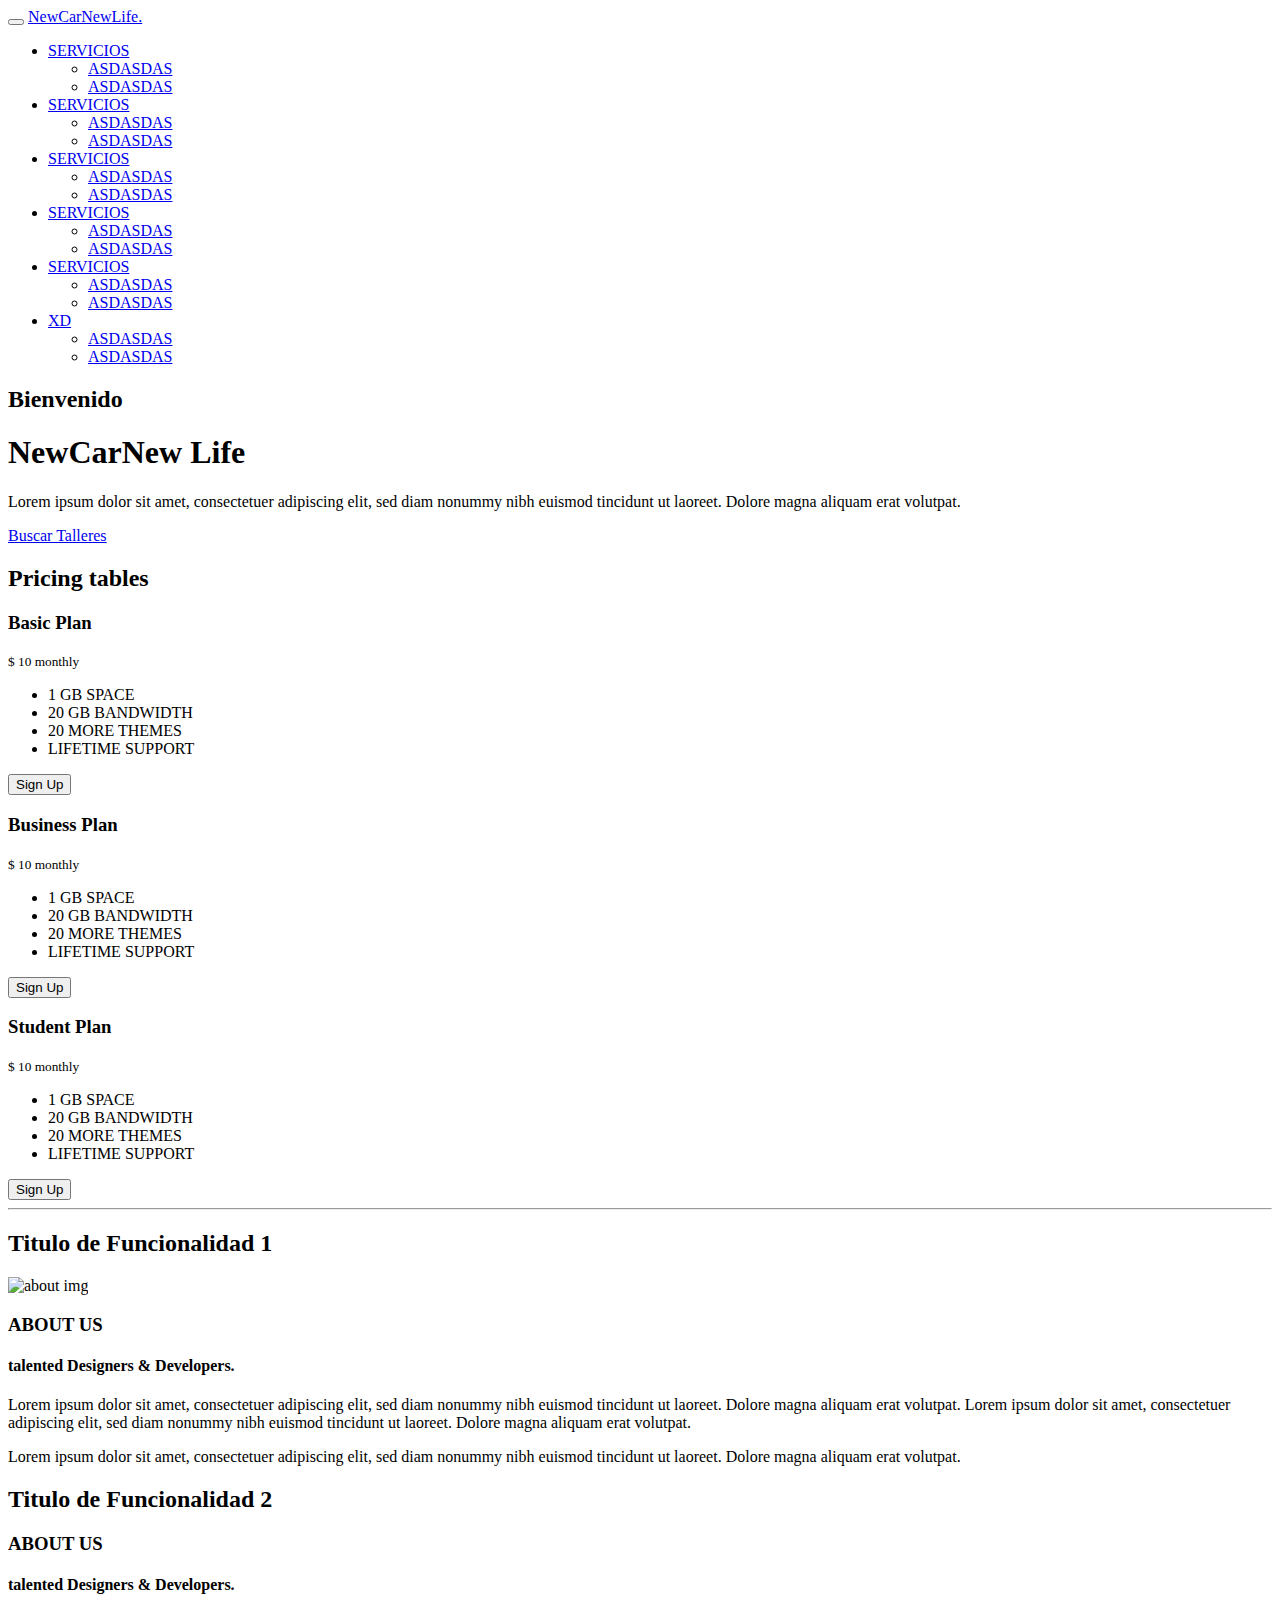
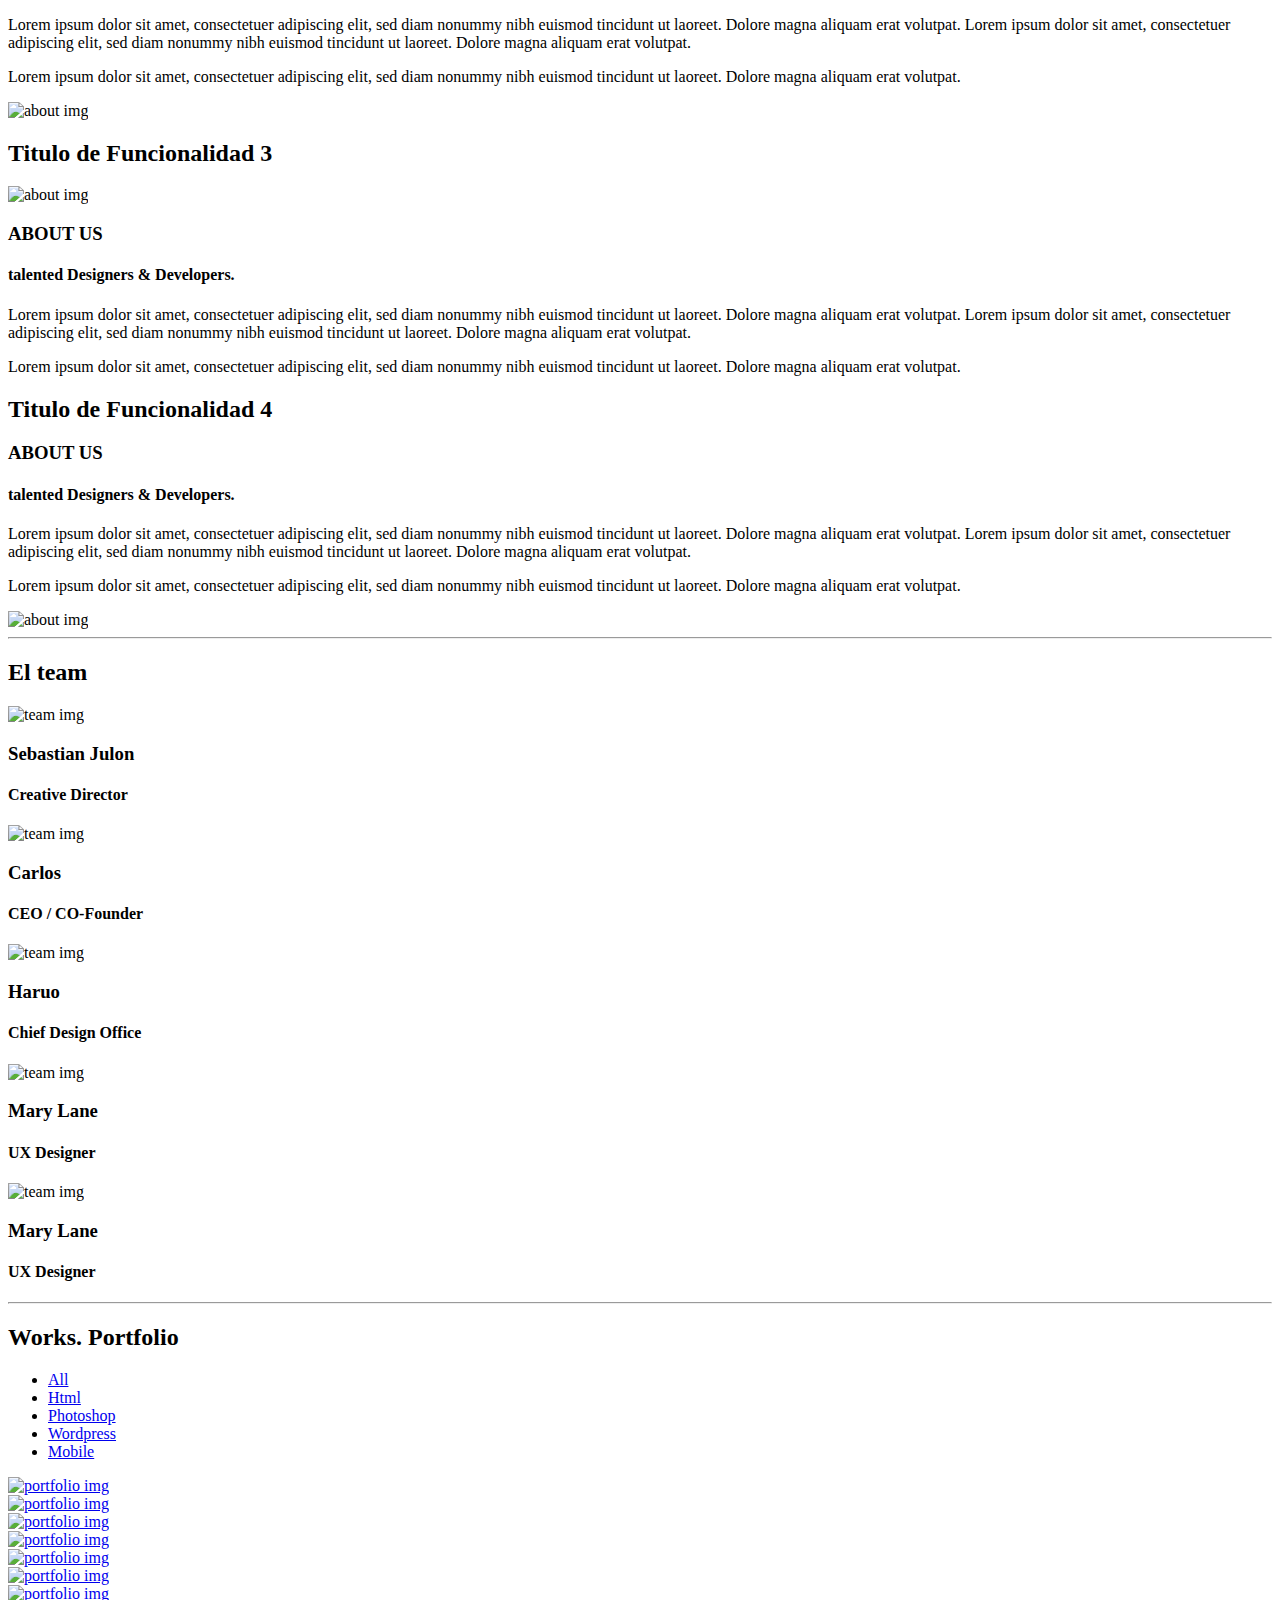
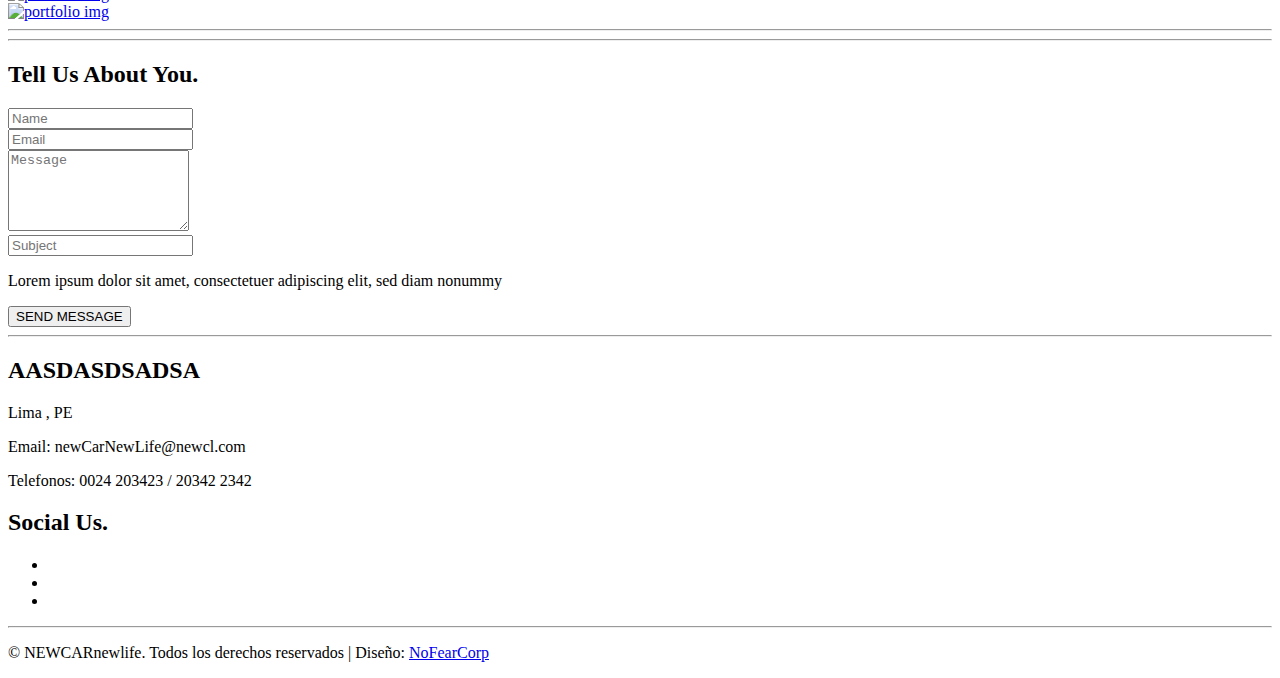
==== index.html @ 1179ea92 "Update index.html" ====
<!DOCTYPE html>
<html lang="en">
<head>
<title>Superfresh Bootstrap Template</title>
<meta charset="utf-8">
<meta http-equiv="X-UA-Compatible" content="IE=Edge">
<meta name="viewport" content="width=device-width, initial-scale=1">
<meta name="keywords" content="">
<meta name="description" content="">
<!-- 
Superfresh Template
http://www.templatemo.com/free-website-templates/
-->
<!-- stylesheet css -->
<link href="layout/styles/layout.css" rel="stylesheet" type="text/css" media="all">
<link rel="stylesheet" href="css/bootstrap.min.css">
<link rel="stylesheet" href="css/font-awesome.min.css">
<link rel="stylesheet" href="css/nivo-lightbox.css">
<link rel="stylesheet" href="css/nivo_themes/default/default.css">
<link rel="stylesheet" href="css/templatemo-style.css">

<!-- google web font css -->
<link href="https://fonts.googleapis.com/css2?family=Roboto:wght@300&display=swap" rel="stylesheet">
<link href='http://fonts.googleapis.com/css?family=Raleway:400,300,600,700' rel='stylesheet' type='text/css'>
</head>
<body data-spy="scroll" data-target=".navbar-collapse" id="top">
<!-- navigation -->
<div class="navbar navbar-default navbar-fixed-top" role="navigation">
  <div class="container">
    <div class="navbar-header">
      <button class="navbar-toggle" data-toggle="collapse" data-target=".navbar-collapse"><span class="icon icon-bar"></span> <span class="icon icon-bar"></span> <span class="icon icon-bar"></span></button>
      <a href="#" class="navbar-brand">NewCarNewLife.</a>
    </div>
    <div class="collapse navbar-collapse">
        <ul class="nav navbar-nav navbar-right">
        <li class="dropdown"><a href="#" class="dropdown-toggle" data-toggle="dropdown">SERVICIOS<span class="caret"></span></a>
                    <ul class="dropdown-menu" role="menu">
                      <li><a href=# >ASDASDAS</a></li>
                      <li><a href=# >ASDASDAS</a></li>
                    </ul> 
       </li>
        <li class="dropdown"><a href="#" class="dropdown-toggle" data-toggle="dropdown">SERVICIOS<span class="caret"></span></a>
                    <ul class="dropdown-menu" role="menu">
                      <li><a href=# >ASDASDAS</a></li>
                      <li><a href=# >ASDASDAS</a></li>
                    </ul> 
       </li>
        <li class="dropdown"><a href="#" class="dropdown-toggle" data-toggle="dropdown">SERVICIOS<span class="caret"></span></a>
                    <ul class="dropdown-menu" role="menu">
                      <li><a href=# >ASDASDAS</a></li>
                      <li><a href=# >ASDASDAS</a></li>
                    </ul> 
       </li>
        <li class="dropdown"><a href="#" class="dropdown-toggle" data-toggle="dropdown">SERVICIOS<span class="caret"></span></a>
                    <ul class="dropdown-menu" role="menu">
                      <li><a href=# >ASDASDAS</a></li>
                      <li><a href=# >ASDASDAS</a></li>
                    </ul> 
       </li>
        <li class="dropdown"><a href="#" class="dropdown-toggle" data-toggle="dropdown">SERVICIOS<span class="caret"></span></a>
                    <ul class="dropdown-menu" role="menu">
                      <li><a href=# >ASDASDAS</a></li>
                      <li><a href=# >ASDASDAS</a></li>
                    </ul> 
       </li>
        <li class="dropdown"><a href="#" class="dropdown-toggle" data-toggle="dropdown">XD<span class="caret"></span></a>
                    <ul class="dropdown-menu" role="menu">
                      <li><a href=# >ASDASDAS</a></li>
                      <li><a href=# >ASDASDAS</a></li>
                    </ul> 
       </li>
      </ul>
    </div>
  </div>
</div>
<!-- home section -->
<div id="home">
  <div class="containerHome">
    <div class="rowHome">
        <h2>Bienvenido</h2>
        <h1>NewCar<strong>New Life</strong></h1>
        <p>Lorem ipsum dolor sit amet, consectetuer adipiscing elit, sed diam nonummy nibh euismod tincidunt ut laoreet. Dolore magna aliquam erat volutpat.</p>
        <a href="#service" class="btn btn-default smoothScroll">Buscar Talleres</a>
    </div>
  </div>
</div>
<!-- pricing section -->
<div id="pricing">
  <div class="container">
    <div class="row">
      <div class="col-md-12 col-sm-12">
        <h2>Pricing tables</h2>
      </div>
      <div class="col-md-4 col-sm-4">
        <div class="plan">
          <div class="plan-title">
            <h3>Basic Plan</h3>
            <small>$ 10 monthly</small></div>
          <ul>
            <li>1 GB SPACE</li>
            <li>20 GB BANDWIDTH</li>
            <li>20 MORE THEMES</li>
            <li>LIFETIME SUPPORT</li>
          </ul>
          <button class="btn btn-warning">Sign Up</button>
        </div>
      </div>
      <div class="col-md-4 col-sm-4">
        <div class="plan">
          <div class="plan-title">
            <h3>Business Plan</h3>
            <small>$ 10 monthly</small></div>
          <ul>
            <li>1 GB SPACE</li>
            <li>20 GB BANDWIDTH</li>
            <li>20 MORE THEMES</li>
            <li>LIFETIME SUPPORT</li>
          </ul>
          <button class="btn btn-warning">Sign Up</button>
        </div>
      </div>
      <div class="col-md-4 col-sm-4">
        <div class="plan">
          <div class="plan-title">
            <h3>Student Plan</h3>
            <small>$ 10 monthly</small></div>
          <ul>
            <li>1 GB SPACE</li>
            <li>20 GB BANDWIDTH</li>
            <li>20 MORE THEMES</li>
            <li>LIFETIME SUPPORT</li>
          </ul>
          <button class="btn btn-warning">Sign Up</button>
        </div>
      </div>
    </div>
  </div>
</div>

<!-- divider section -->
<div class="container">
  <div class="row">
    <div class="col-md-1 col-sm-1"></div>
    <div class="col-md-10 col-sm-10">
      <hr>
    </div>
    <div class="col-md-1 col-sm-1"></div>
  </div>
</div>
<!-- about section -->
<div id="about">
  <div class="container">
    <div class="row">
      <div class="col-md-12 col-sm-12">
        <h2>Titulo de Funcionalidad 1</h2>
      </div>
      <div class="col-md-6 col-sm-6"><img src="images/about-img.jpg" class="img-responsive" alt="about img"></div>
      <div class="col-md-6 col-sm-6">
        <h3>ABOUT US</h3>
        <h4>talented Designers &amp; Developers.</h4>
        <p>Lorem ipsum dolor sit amet, consectetuer adipiscing elit, sed diam nonummy nibh euismod tincidunt ut laoreet. Dolore magna aliquam erat volutpat. Lorem ipsum dolor sit amet, consectetuer adipiscing elit, sed diam nonummy nibh euismod tincidunt ut laoreet. Dolore magna aliquam erat volutpat.</p>
        <p>Lorem ipsum dolor sit amet, consectetuer adipiscing elit, sed diam nonummy nibh euismod tincidunt ut laoreet. Dolore magna aliquam erat volutpat.</p>
      </div>
    </div>
  </div>
</div>
<div id="about">
  <div class="container">
    <div class="row">
      <div class="col-md-12 col-sm-12">
        <h2>Titulo de Funcionalidad 2</h2>
      </div>
      <div class="col-md-6 col-sm-6">
        <h3>ABOUT US</h3>
        <h4>talented Designers &amp; Developers.</h4>
        <p>Lorem ipsum dolor sit amet, consectetuer adipiscing elit, sed diam nonummy nibh euismod tincidunt ut laoreet. Dolore magna aliquam erat volutpat. Lorem ipsum dolor sit amet, consectetuer adipiscing elit, sed diam nonummy nibh euismod tincidunt ut laoreet. Dolore magna aliquam erat volutpat.</p>
        <p>Lorem ipsum dolor sit amet, consectetuer adipiscing elit, sed diam nonummy nibh euismod tincidunt ut laoreet. Dolore magna aliquam erat volutpat.</p>
      </div>
      <div class="col-md-6 col-sm-6"><img src="images/about-img.jpg" class="img-responsive" alt="about img"></div>  
    </div>
  </div>
</div>
<div id="about">
  <div class="container">
    <div class="row">
      <div class="col-md-12 col-sm-12">
        <h2>Titulo de Funcionalidad 3</h2>
      </div>
      <div class="col-md-6 col-sm-6"><img src="images/about-img.jpg" class="img-responsive" alt="about img"></div>
      <div class="col-md-6 col-sm-6">
        <h3>ABOUT US</h3>
        <h4>talented Designers &amp; Developers.</h4>
        <p>Lorem ipsum dolor sit amet, consectetuer adipiscing elit, sed diam nonummy nibh euismod tincidunt ut laoreet. Dolore magna aliquam erat volutpat. Lorem ipsum dolor sit amet, consectetuer adipiscing elit, sed diam nonummy nibh euismod tincidunt ut laoreet. Dolore magna aliquam erat volutpat.</p>
        <p>Lorem ipsum dolor sit amet, consectetuer adipiscing elit, sed diam nonummy nibh euismod tincidunt ut laoreet. Dolore magna aliquam erat volutpat.</p>
      </div>
    </div>
  </div>
</div>
<div id="about">
  <div class="container">
    <div class="row">
      <div class="col-md-12 col-sm-12">
        <h2>Titulo de Funcionalidad 4</h2>
      </div>
      <div class="col-md-6 col-sm-6">
        <h3>ABOUT US</h3>
        <h4>talented Designers &amp; Developers.</h4>
        <p>Lorem ipsum dolor sit amet, consectetuer adipiscing elit, sed diam nonummy nibh euismod tincidunt ut laoreet. Dolore magna aliquam erat volutpat. Lorem ipsum dolor sit amet, consectetuer adipiscing elit, sed diam nonummy nibh euismod tincidunt ut laoreet. Dolore magna aliquam erat volutpat.</p>
        <p>Lorem ipsum dolor sit amet, consectetuer adipiscing elit, sed diam nonummy nibh euismod tincidunt ut laoreet. Dolore magna aliquam erat volutpat.</p>
      </div>
      <div class="col-md-6 col-sm-6"><img src="images/about-img.jpg" class="img-responsive" alt="about img"></div>  
    </div>
  </div>
</div>
<!-- divider section -->
<div class="container">
  <div class="row">
    <div class="col-md-1 col-sm-1"></div>
    <div class="col-md-10 col-sm-10">
      <hr>
    </div>
    <div class="col-md-1 col-sm-1"></div>
  </div>
</div>
<!-- team section -->
<div id="team">
  <div class="container">
    <div class="row">
      <div class="col-md-12 col-sm-12">
        <h2>El team</h2>
      </div>
      <div class="col-md-3 col-sm-3"><img src="images/team1.jpg" class="img-responsive" alt="team img">
        <h3>Sebastian Julon</h3>
        <h4>Creative Director</h4>
      </div>
      <div class="col-md-3 col-sm-3"><img src="images/team2.jpg" class="img-responsive" alt="team img">
        <h3>Carlos</h3>
        <h4>CEO / CO-Founder</h4>
      </div>
      <div class="col-md-3 col-sm-3"><img src="images/team3.jpg" class="img-responsive" alt="team img">
        <h3>Haruo </h3>
        <h4>Chief Design Office</h4>
      </div>
      <div class="col-md-3 col-sm-3"><img src="images/team4.jpg" class="img-responsive" alt="team img">
        <h3>Mary Lane</h3>
        <h4>UX Designer</h4>
      </div>
      <div class="col-md-3 col-sm-3"><img src="images/team4.jpg" class="img-responsive" alt="team img">
        <h3>Mary Lane</h3>
        <h4>UX Designer</h4>
      </div>
    </div>
  </div>
</div>
<!-- divider section -->
<div class="container">
  <div class="row">
    <div class="col-md-1 col-sm-1"></div>
    <div class="col-md-10 col-sm-10">
      <hr>
    </div>
    <div class="col-md-1 col-sm-1"></div>
  </div>
</div>
<!-- portfolio section -->
<div id="portfolio">
  <div class="container">
    <div class="row">
      <div class="col-md-12 col-sm-12">
        <div class="title">
          <h2>Works. Portfolio</h2>
        </div>
        <!-- ISO section -->
        <div class="iso-section">
          <ul class="filter-wrapper clearfix">
            <li><a href="#" data-filter="*" class="selected opc-main-bg">All</a></li>
            <li><a href="#" class="opc-main-bg" data-filter=".html">Html</a></li>
            <li><a href="#" class="opc-main-bg" data-filter=".photoshop">Photoshop</a></li>
            <li><a href="#" class="opc-main-bg" data-filter=".wordpress">Wordpress</a></li>
            <li><a href="#" class="opc-main-bg" data-filter=".mobile">Mobile</a></li>
          </ul>
          <div class="iso-box-section">
            <div class="iso-box-wrapper col4-iso-box">
              <div class="iso-box html photoshop wordpress mobile col-md-4 col-sm-4 col-xs-12"><a href="images/portfolio-img1.jpg" data-lightbox-gallery="portfolio-gallery"><img src="images/portfolio-img1.jpg" alt="portfolio img"></a></div>
              <div class="iso-box html wordpress mobile col-md-4 col-sm-4 col-xs-12"><a href="images/portfolio-img2.jpg" data-lightbox-gallery="portfolio-gallery"><img src="images/portfolio-img2.jpg" alt="portfolio img"></a></div>
              <div class="iso-box wordpress col-md-4 col-sm-4 col-xs-12"><a href="images/portfolio-img3.jpg" data-lightbox-gallery="portfolio-gallery"><img src="images/portfolio-img3.jpg" alt="portfolio img"></a></div>
              <div class="iso-box html mobile col-md-6 col-sm-6 col-xs-12"><a href="images/portfolio-img4.jpg" data-lightbox-gallery="portfolio-gallery"><img src="images/portfolio-img4.jpg" alt="portfolio img"></a></div>
              <div class="iso-box wordpress col-md-6 col-sm-6 col-xs-12"><a href="images/portfolio-img5.jpg" data-lightbox-gallery="portfolio-gallery"><img src="images/portfolio-img5.jpg" alt="portfolio img"></a></div>
              <div class="iso-box html photoshop col-md-4 col-sm-4 col-xs-12"><a href="images/portfolio-img6.jpg" data-lightbox-gallery="portfolio-gallery"><img src="images/portfolio-img6.jpg" alt="portfolio img"></a></div>
              <div class="iso-box photoshop col-md-4 col-sm-4 col-xs-12"><a href="images/portfolio-img7.jpg" data-lightbox-gallery="portfolio-gallery"><img src="images/portfolio-img7.jpg" alt="portfolio img"></a></div>
              <div class="iso-box wordpress col-md-4 col-sm-4 col-xs-12"><a href="images/portfolio-img8.jpg" data-lightbox-gallery="portfolio-gallery"><img src="images/portfolio-img8.jpg" alt="portfolio img"></a></div>
            </div>
          </div>
        </div>
      </div>
    </div>
  </div>
</div>
<!-- divider section -->
<div class="container">
  <div class="row">
    <div class="col-md-1 col-sm-1"></div>
    <div class="col-md-10 col-sm-10">
      <hr>
    </div>
    <div class="col-md-1 col-sm-1"></div>
  </div>
</div>

<!-- divider section -->
<div class="container">
  <div class="row">
    <div class="col-md-1 col-sm-1"></div>
    <div class="col-md-10 col-sm-10">
      <hr>
    </div>
    <div class="col-md-1 col-sm-1"></div>
  </div>
</div>
<!-- contact section -->
<div id="contact">
  <div class="container">
    <div class="row">
      <div class="col-md-12 col-sm-12">
        <h2>Tell Us About You.</h2>
      </div>
      <form action="#" method="post">
        <div class="col-md-1 col-sm-1"></div>
        <div class="col-md-10 col-sm-10">
          <div class="col-md-6 col-sm-6">
            <input type="text" placeholder="Name" class="form-control">
          </div>
          <div class="col-md-6 col-sm-6">
            <input type="email" placeholder="Email" class="form-control">
          </div>
          <div class="col-md-12 col-sm-12">
            <textarea placeholder="Message" class="form-control" rows="5"></textarea>
          </div>
          <div class="col-md-12 col-sm-12">
            <input type="text" placeholder="Subject" class="form-control">
          </div>
          <div class="col-md-8 col-sm-8">
            <p>Lorem ipsum dolor sit amet, consectetuer adipiscing elit, sed diam nonummy</p>
          </div>
          <div class="col-md-4 col-sm-4">
            <input type="submit" value="SEND MESSAGE" class="form-control">
          </div>
        </div>
        <div class="col-md-1 col-sm-1"></div>
      </form>
    </div>
  </div>
</div>
<!-- divider section -->
<div class="container">
  <div class="row">
    <div class="col-md-1 col-sm-1"></div>
    <div class="col-md-10 col-sm-10">
      <hr>
    </div>
    <div class="col-md-1 col-sm-1"></div>
  </div>
</div>
<!-- footer section -->
<footer>
  <div class="container">
    <div class="row">
      <div class="col-md-6 col-sm-6">
        <h2>AASDASDSADSA</h2>
        <p>Lima , PE</p>
        <p>Email: <span>newCarNewLife@newcl.com</span></p>
        <p>Telefonos: <span>0024 203423 / 20342 2342</span></p>
      </div>
      <div class="col-md-6 col-sm-6">
        <h2>Social Us.</h2>
        <ul class="social-icons">
          <li><a href="#" class="fa fa-facebook"></a></li>
          <li><a href="#" class="fa fa-twitter"></a></li>
          <li><a href="#" class="fa fa-dribbble"></a></li>
        </ul>
      </div>
    </div>
  </div>
</footer>
<!-- divider section -->
<div class="container">
  <div class="row">
    <div class="col-md-1 col-sm-1"></div>
    <div class="col-md-10 col-sm-10">
      <hr>
    </div>
    <div class="col-md-1 col-sm-1"></div>
  </div>
</div>
<!-- copyright section -->
<div class="copyright">
  <div class="container">
    <div class="row">
      <div class="col-md-12 col-sm-12">
        <p>&copy; NEWCARnewlife. Todos los derechos reservados | Diseño: <a target="_blank" rel="nofollow" href="http://www.Nofear.com">NoFearCorp</a></p>
      </div>
    </div>
  </div>
</div>
<!-- scrolltop section --> 
<a href="#top" class="go-top"><i class="fa fa-angle-up"></i></a> 
<!-- javascript js --> 
<script src="js/jquery.js"></script> 
<script src="js/bootstrap.min.js"></script> 
<script src="js/nivo-lightbox.min.js"></script> 
<script src="js/smoothscroll.js"></script> 
<script src="js/jquery.nav.js"></script> 
<script src="js/isotope.js"></script> 
<script src="js/imagesloaded.min.js"></script> 
<script src="js/custom.js"></script>
</body>
</html>
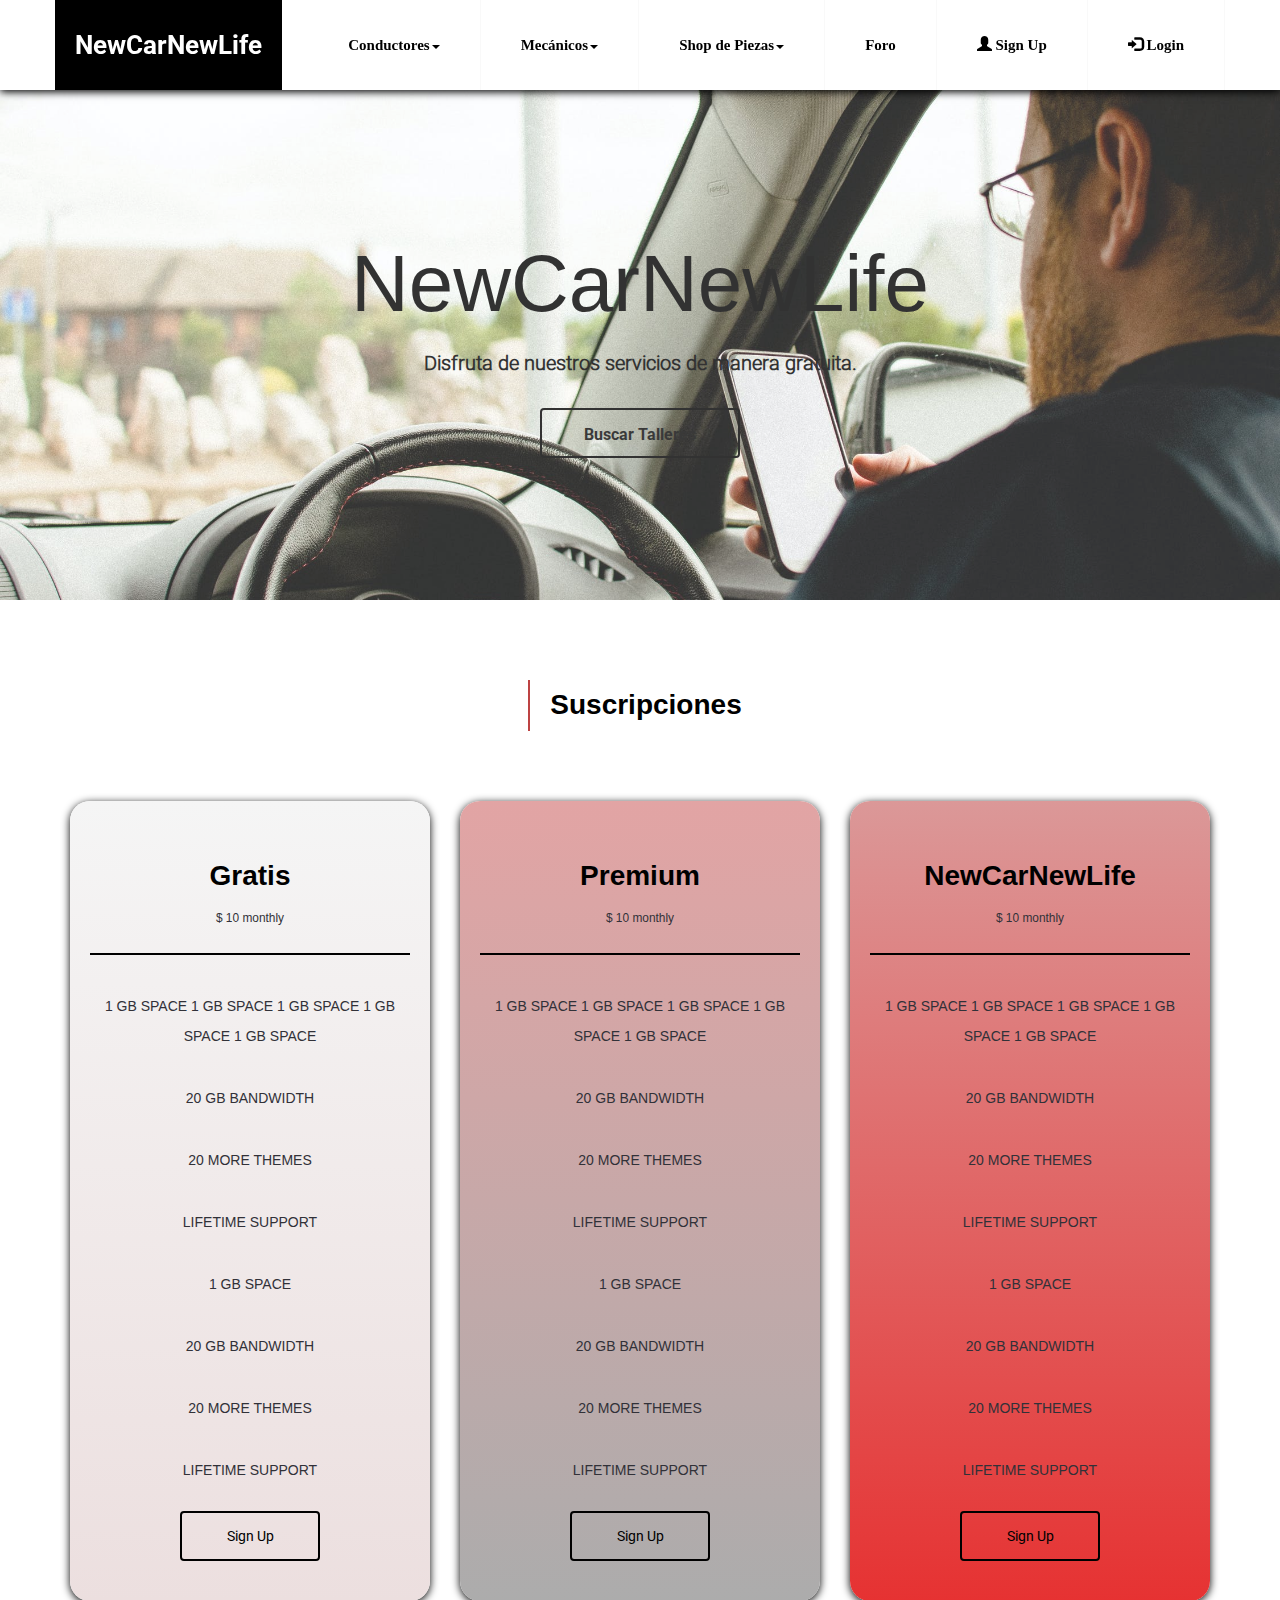
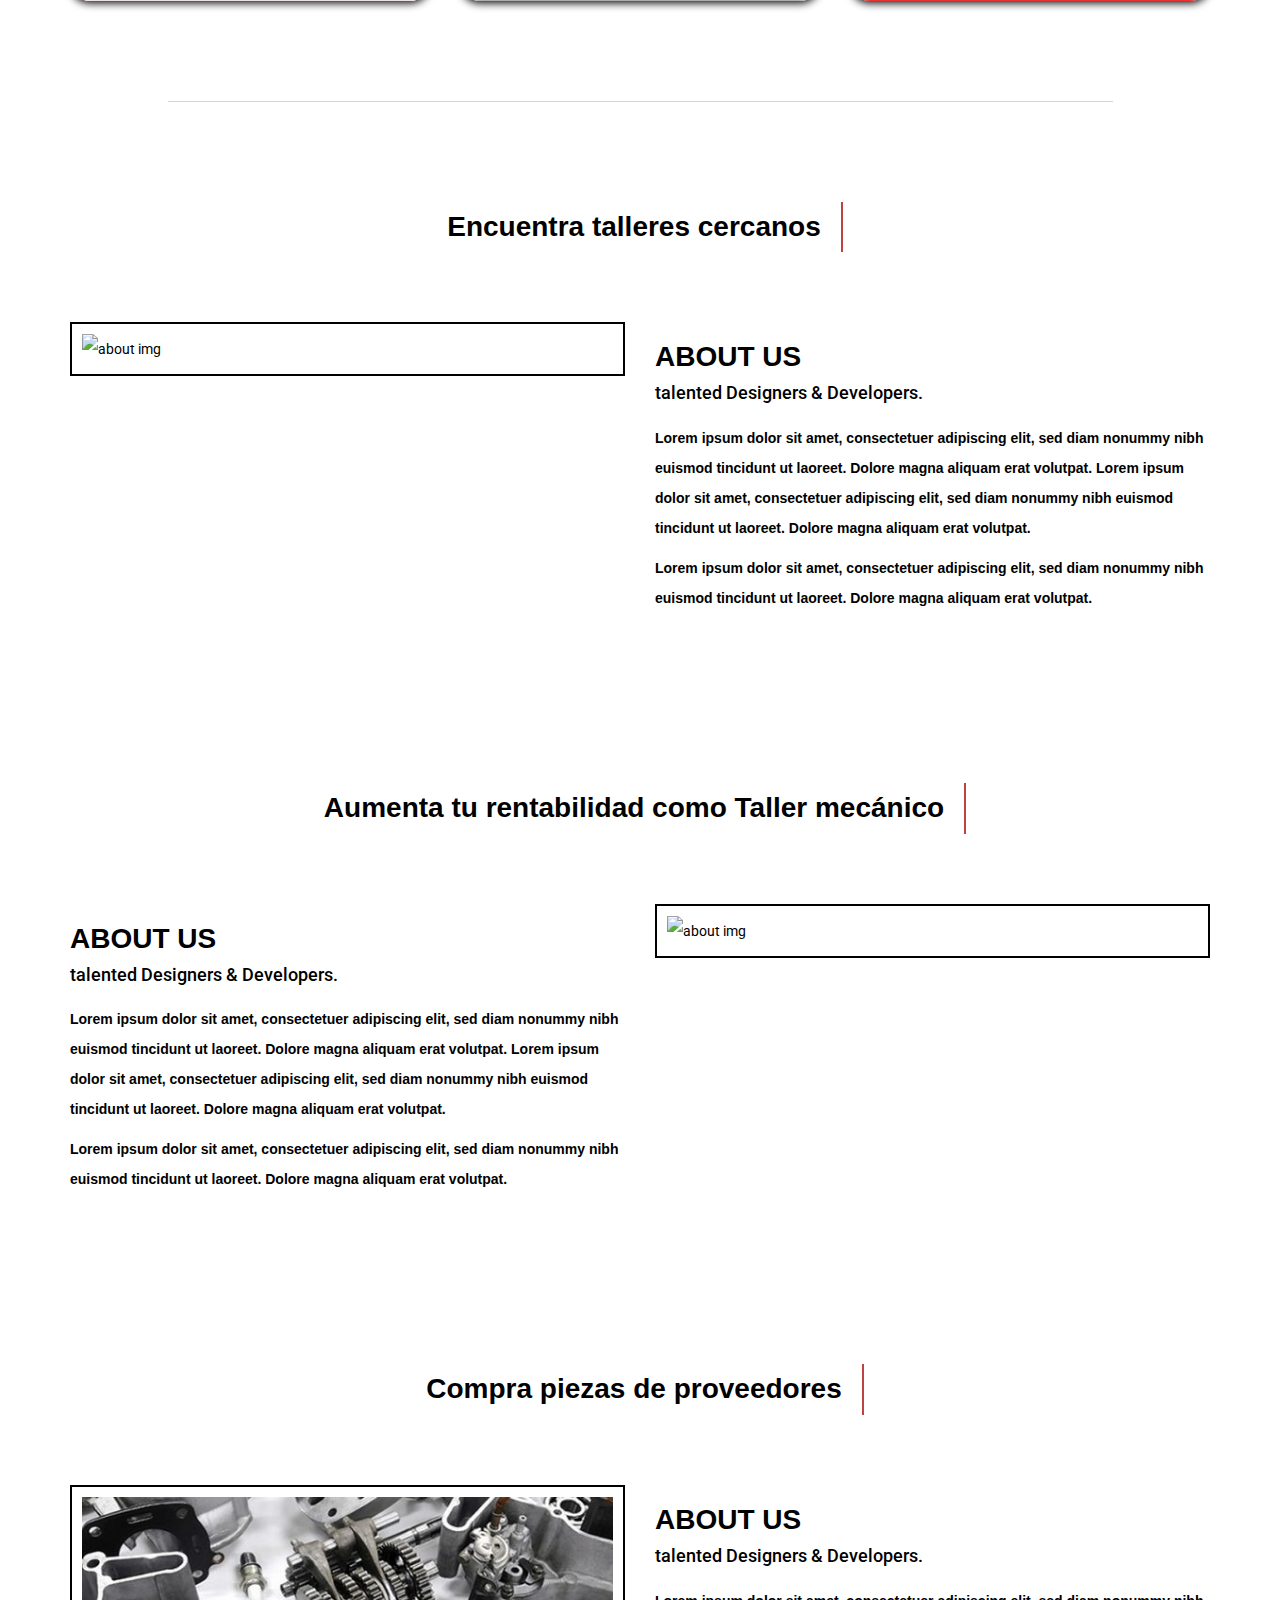
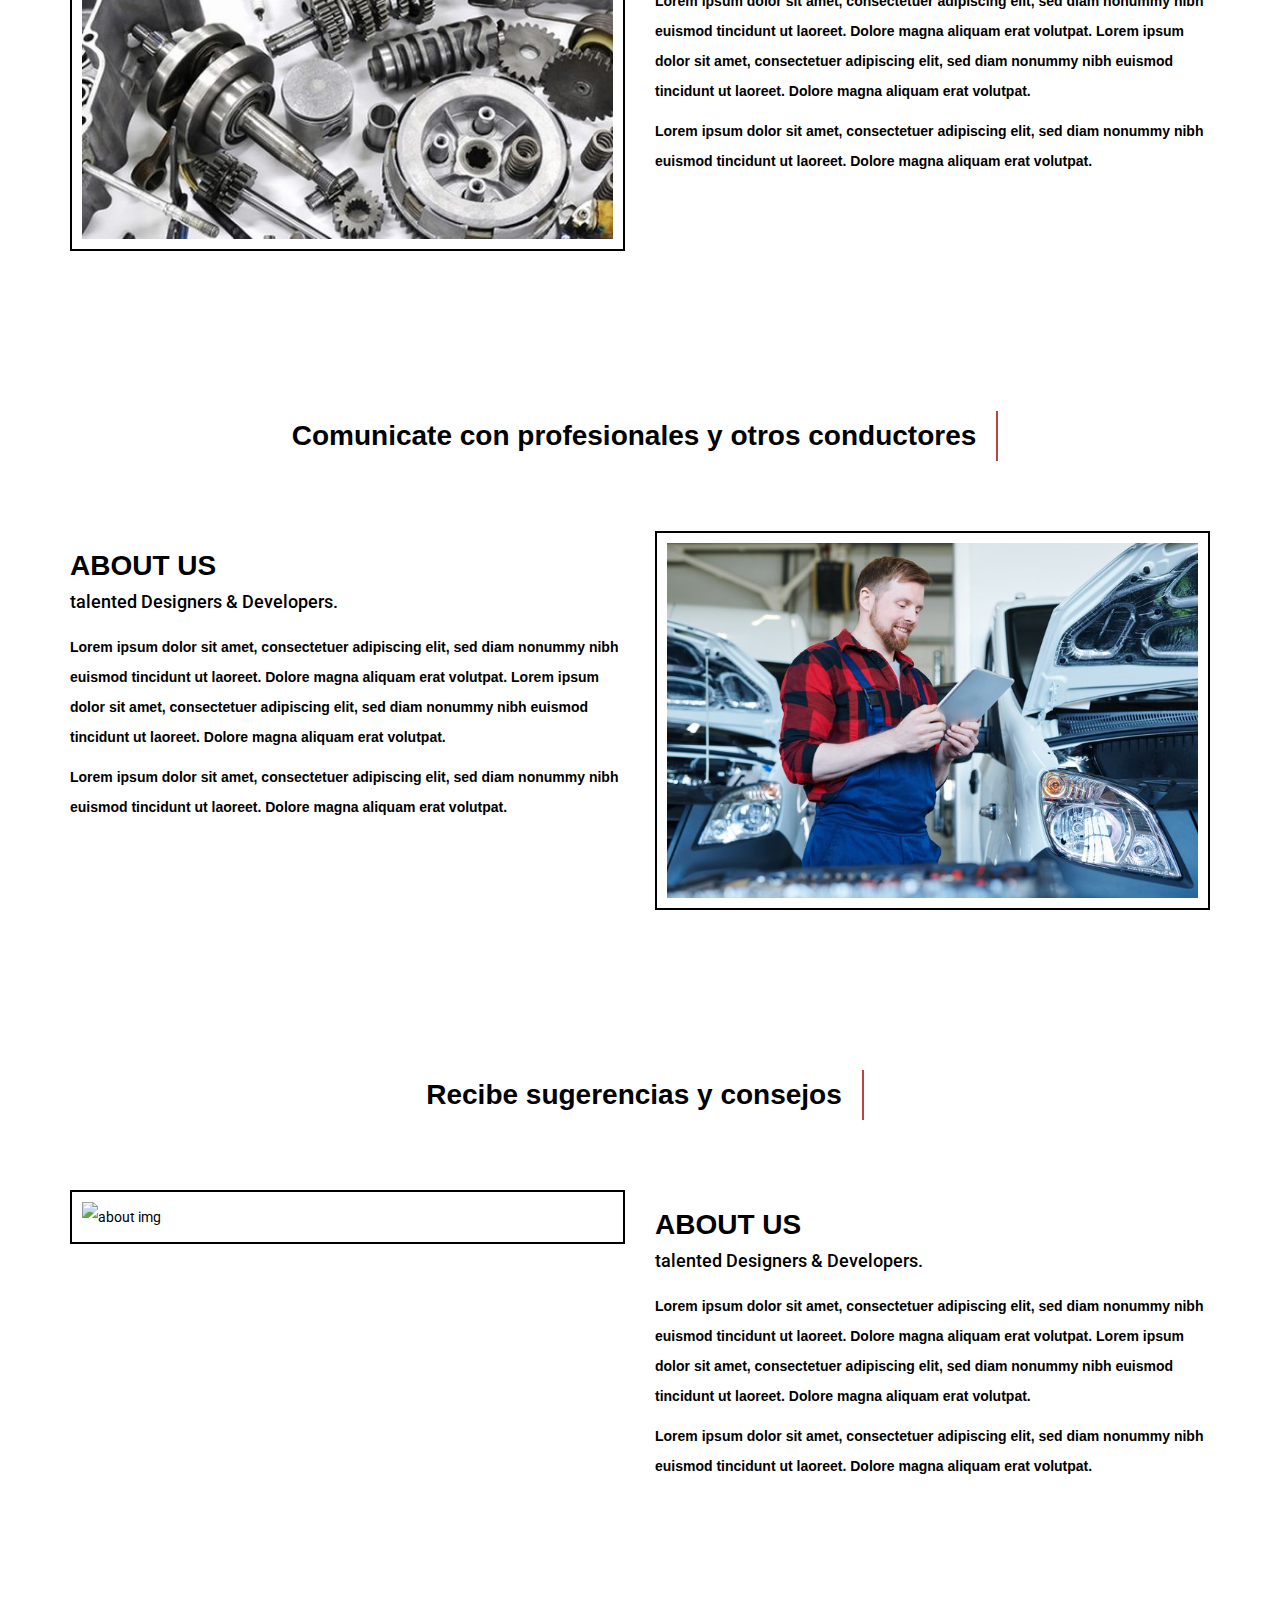
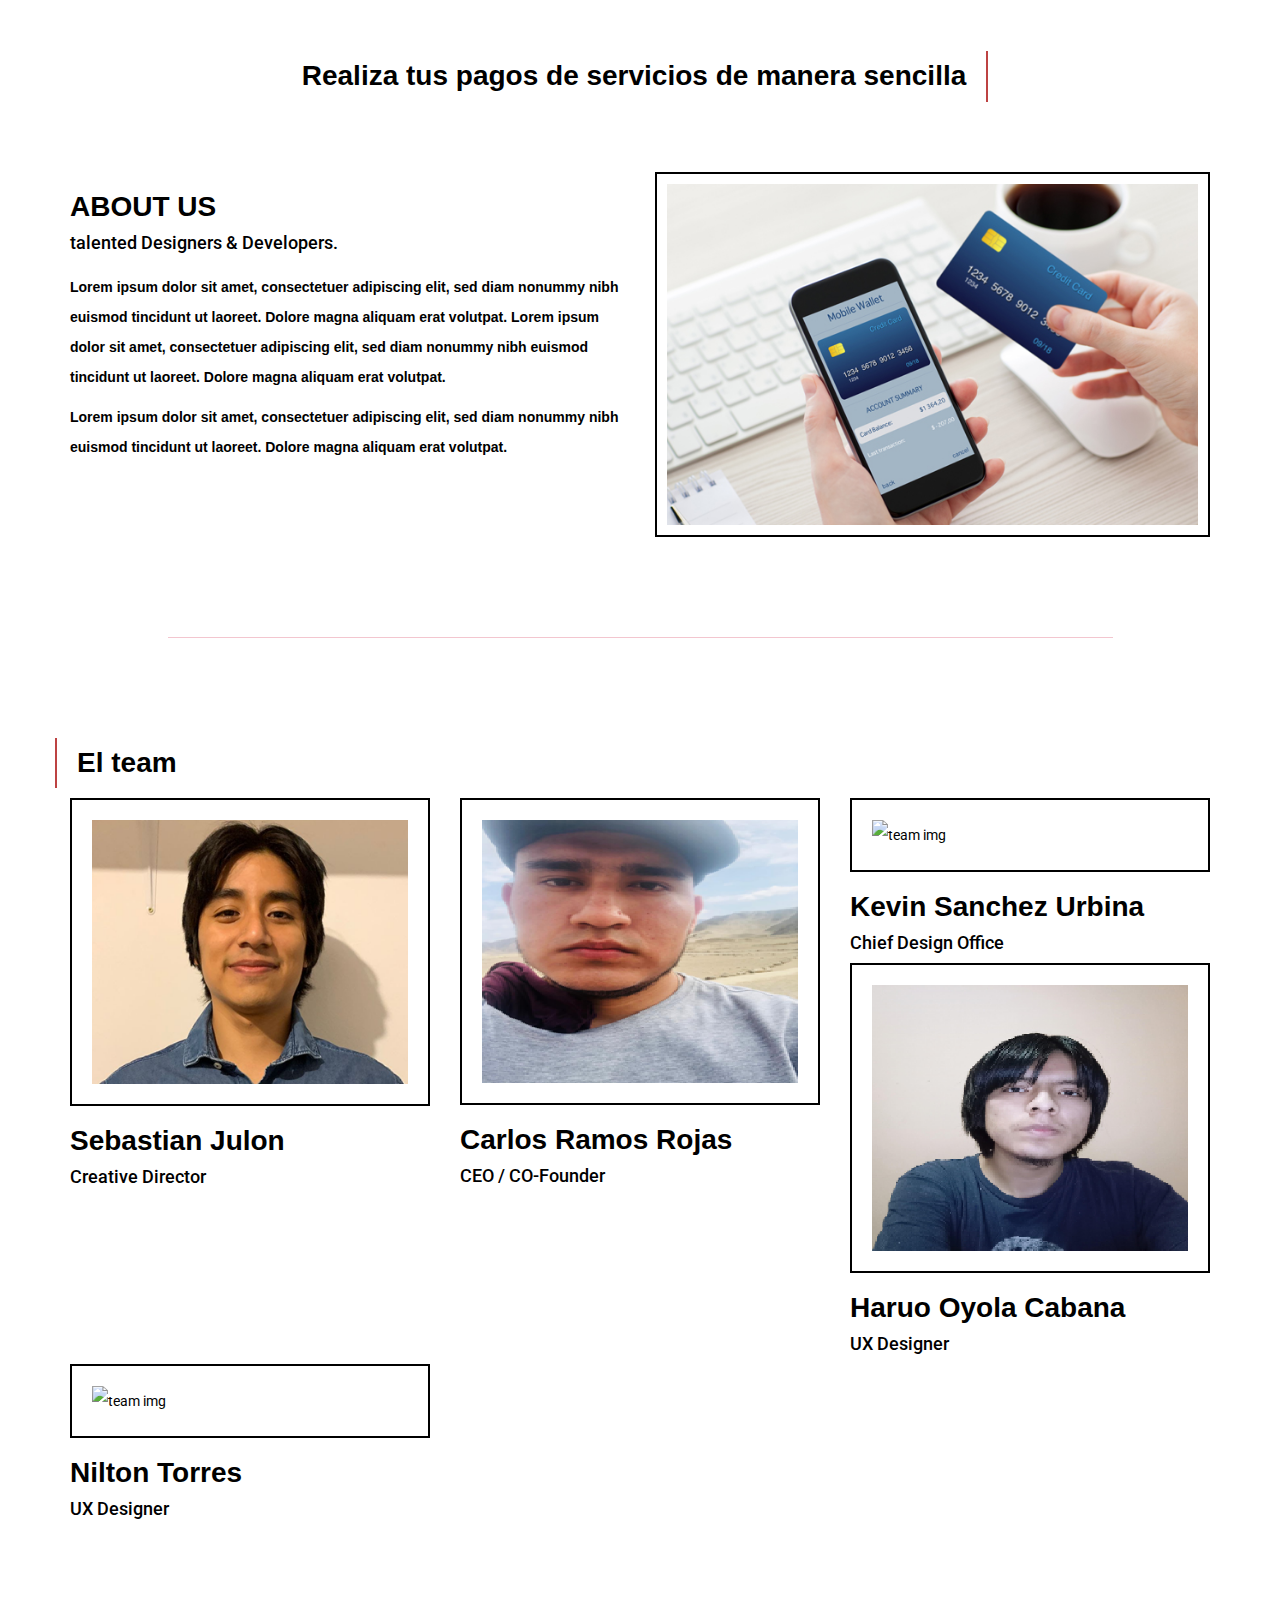
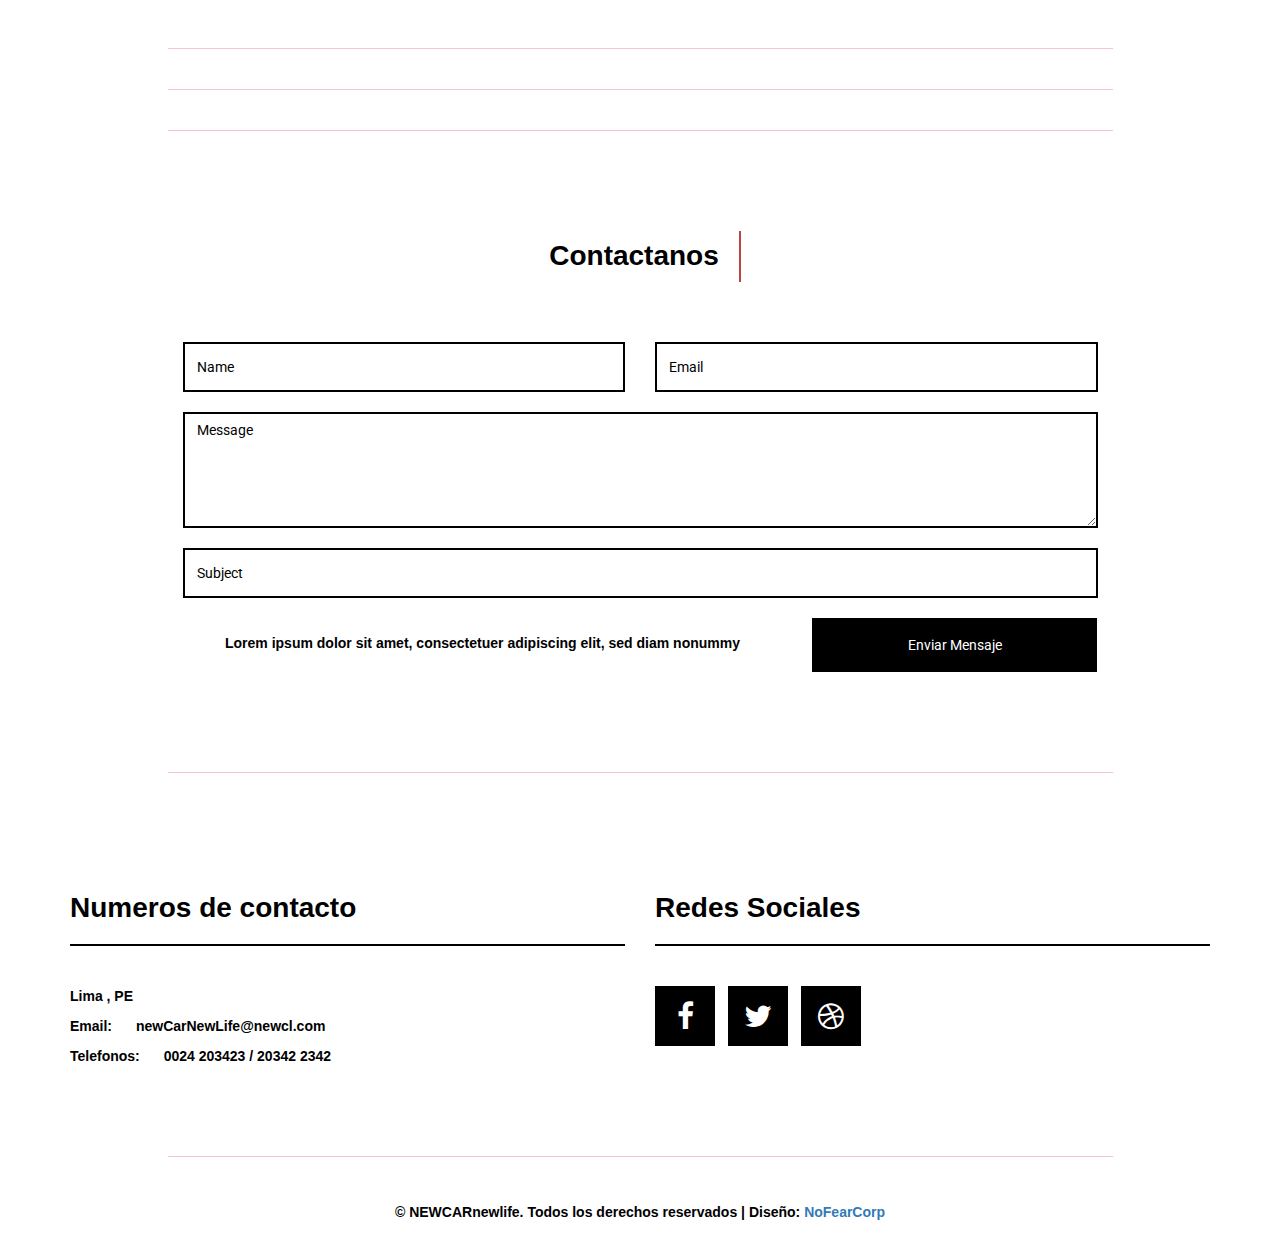
==== commit f5fcf937: "Update index.html" ====
--- a/index.html
+++ b/index.html
@@ -1,7 +1,7 @@
 <!DOCTYPE html>
 <html lang="en">
 <head>
-<title>Superfresh Bootstrap Template</title>
+<title>NewCarNewLife</title>
 <meta charset="utf-8">
 <meta http-equiv="X-UA-Compatible" content="IE=Edge">
 <meta name="viewport" content="width=device-width, initial-scale=1">
@@ -29,57 +29,47 @@
   <div class="container">
     <div class="navbar-header">
       <button class="navbar-toggle" data-toggle="collapse" data-target=".navbar-collapse"><span class="icon icon-bar"></span> <span class="icon icon-bar"></span> <span class="icon icon-bar"></span></button>
-      <a href="#" class="navbar-brand">NewCarNewLife.</a>
+      <a href="#" class="navbar-brand">NewCarNewLife</a>
     </div>
     <div class="collapse navbar-collapse">
         <ul class="nav navbar-nav navbar-right">
-        <li class="dropdown"><a href="#" class="dropdown-toggle" data-toggle="dropdown">SERVICIOS<span class="caret"></span></a>
+        <li class="dropdown"><a href="#" class="dropdown-toggle" data-toggle="dropdown">Conductores<span class="caret"></span></a>
                     <ul class="dropdown-menu" role="menu">
-                      <li><a href=# >ASDASDAS</a></li>
-                      <li><a href=# >ASDASDAS</a></li>
+                      <li><a href=# >Buscar Talleres mecánicos</a></li>
+                      <li><a href=# >Servicio de Grúa</a></li>
+                      <li><a href=# >Visualizar acabado de vehículos</a></li>
+                      <li><a href=# >Comunicate rapidamente con profesionales</a></li>
+                      <li><a href=# >Haz una reserva para un taller</a></li>
                     </ul> 
        </li>
-        <li class="dropdown"><a href="#" class="dropdown-toggle" data-toggle="dropdown">SERVICIOS<span class="caret"></span></a>
+        <li class="dropdown"><a href="#" class="dropdown-toggle" data-toggle="dropdown">Mecánicos<span class="caret"></span></a>
                     <ul class="dropdown-menu" role="menu">
-                      <li><a href=# >ASDASDAS</a></li>
-                      <li><a href=# >ASDASDAS</a></li>
+                      <li><a href=# >Registra tu Taller mecánico(es gratis!)</a></li>
+                      <li><a href=# >Aumenta tu rentabilidad</a></li>
+                      <li><a href=# ></a></li>
                     </ul> 
        </li>
-        <li class="dropdown"><a href="#" class="dropdown-toggle" data-toggle="dropdown">SERVICIOS<span class="caret"></span></a>
+        <li class="dropdown"><a href="#" class="dropdown-toggle" data-toggle="dropdown">Shop de Piezas<span class="caret"></span></a>
                     <ul class="dropdown-menu" role="menu">
-                      <li><a href=# >ASDASDAS</a></li>
-                      <li><a href=# >ASDASDAS</a></li>
+                      <li><a href=# >Acceder a Base de Datos</a></li>
+                      <li><a href=# >Comprar piezas en Shop</a></li>
                     </ul> 
        </li>
-        <li class="dropdown"><a href="#" class="dropdown-toggle" data-toggle="dropdown">SERVICIOS<span class="caret"></span></a>
-                    <ul class="dropdown-menu" role="menu">
-                      <li><a href=# >ASDASDAS</a></li>
-                      <li><a href=# >ASDASDAS</a></li>
-                    </ul> 
-       </li>
-        <li class="dropdown"><a href="#" class="dropdown-toggle" data-toggle="dropdown">SERVICIOS<span class="caret"></span></a>
-                    <ul class="dropdown-menu" role="menu">
-                      <li><a href=# >ASDASDAS</a></li>
-                      <li><a href=# >ASDASDAS</a></li>
-                    </ul> 
-       </li>
-        <li class="dropdown"><a href="#" class="dropdown-toggle" data-toggle="dropdown">XD<span class="caret"></span></a>
-                    <ul class="dropdown-menu" role="menu">
-                      <li><a href=# >ASDASDAS</a></li>
-                      <li><a href=# >ASDASDAS</a></li>
-                    </ul> 
-       </li>
+       <li><a href="#portfolio" class="smoothScroll">Foro</a></li>
+       <li><a href="#"><span class="glyphicon glyphicon-user"></span> Sign Up</a></li>
+        <li><a href="#"><span class="glyphicon glyphicon-log-in"></span> Login</a></li>
       </ul>
     </div>
   </div>
+  
+  
 </div>
 <!-- home section -->
-<div id="home">
+<div id="home" >
   <div class="containerHome">
     <div class="rowHome">
-        <h2>Bienvenido</h2>
-        <h1>NewCar<strong>New Life</strong></h1>
-        <p>Lorem ipsum dolor sit amet, consectetuer adipiscing elit, sed diam nonummy nibh euismod tincidunt ut laoreet. Dolore magna aliquam erat volutpat.</p>
+        <h1>NewCarNewLife</h1>
+        <p>Disfruta de nuestros servicios de manera gratuita. </p>
         <a href="#service" class="btn btn-default smoothScroll">Buscar Talleres</a>
     </div>
   </div>
@@ -89,14 +79,18 @@
   <div class="container">
     <div class="row">
       <div class="col-md-12 col-sm-12">
-        <h2>Pricing tables</h2>
+        <h2>Suscripciones</h2>
       </div>
       <div class="col-md-4 col-sm-4">
-        <div class="plan">
+        <div class="plan Gratis">
           <div class="plan-title">
-            <h3>Basic Plan</h3>
+            <h3>Gratis</h3>
             <small>$ 10 monthly</small></div>
           <ul>
+            <li>1 GB SPACE 1 GB SPACE 1 GB SPACE 1 GB SPACE 1 GB SPACE</li>
+            <li>20 GB BANDWIDTH</li>
+            <li>20 MORE THEMES</li>
+            <li>LIFETIME SUPPORT</li>
             <li>1 GB SPACE</li>
             <li>20 GB BANDWIDTH</li>
             <li>20 MORE THEMES</li>
@@ -106,11 +100,15 @@
         </div>
       </div>
       <div class="col-md-4 col-sm-4">
-        <div class="plan">
+        <div class="plan Premium">
           <div class="plan-title">
-            <h3>Business Plan</h3>
+            <h3>Premium</h3>
             <small>$ 10 monthly</small></div>
           <ul>
+            <li>1 GB SPACE 1 GB SPACE 1 GB SPACE 1 GB SPACE 1 GB SPACE</li>
+            <li>20 GB BANDWIDTH</li>
+            <li>20 MORE THEMES</li>
+            <li>LIFETIME SUPPORT</li>
             <li>1 GB SPACE</li>
             <li>20 GB BANDWIDTH</li>
             <li>20 MORE THEMES</li>
@@ -120,11 +118,15 @@
         </div>
       </div>
       <div class="col-md-4 col-sm-4">
-        <div class="plan">
+        <div class="plan NCNL">
           <div class="plan-title">
-            <h3>Student Plan</h3>
+            <h3>NewCarNewLife</h3>
             <small>$ 10 monthly</small></div>
           <ul>
+            <li>1 GB SPACE 1 GB SPACE 1 GB SPACE 1 GB SPACE 1 GB SPACE</li>
+            <li>20 GB BANDWIDTH</li>
+            <li>20 MORE THEMES</li>
+            <li>LIFETIME SUPPORT</li>
             <li>1 GB SPACE</li>
             <li>20 GB BANDWIDTH</li>
             <li>20 MORE THEMES</li>
@@ -152,63 +154,95 @@
   <div class="container">
     <div class="row">
       <div class="col-md-12 col-sm-12">
-        <h2>Titulo de Funcionalidad 1</h2>
-      </div>
-      <div class="col-md-6 col-sm-6"><img src="images/about-img.jpg" class="img-responsive" alt="about img"></div>
-      <div class="col-md-6 col-sm-6">
-        <h3>ABOUT US</h3>
-        <h4>talented Designers &amp; Developers.</h4>
-        <p>Lorem ipsum dolor sit amet, consectetuer adipiscing elit, sed diam nonummy nibh euismod tincidunt ut laoreet. Dolore magna aliquam erat volutpat. Lorem ipsum dolor sit amet, consectetuer adipiscing elit, sed diam nonummy nibh euismod tincidunt ut laoreet. Dolore magna aliquam erat volutpat.</p>
-        <p>Lorem ipsum dolor sit amet, consectetuer adipiscing elit, sed diam nonummy nibh euismod tincidunt ut laoreet. Dolore magna aliquam erat volutpat.</p>
-      </div>
-    </div>
-  </div>
-</div>
-<div id="about">
-  <div class="container">
-    <div class="row">
-      <div class="col-md-12 col-sm-12">
-        <h2>Titulo de Funcionalidad 2</h2>
-      </div>
-      <div class="col-md-6 col-sm-6">
-        <h3>ABOUT US</h3>
-        <h4>talented Designers &amp; Developers.</h4>
-        <p>Lorem ipsum dolor sit amet, consectetuer adipiscing elit, sed diam nonummy nibh euismod tincidunt ut laoreet. Dolore magna aliquam erat volutpat. Lorem ipsum dolor sit amet, consectetuer adipiscing elit, sed diam nonummy nibh euismod tincidunt ut laoreet. Dolore magna aliquam erat volutpat.</p>
-        <p>Lorem ipsum dolor sit amet, consectetuer adipiscing elit, sed diam nonummy nibh euismod tincidunt ut laoreet. Dolore magna aliquam erat volutpat.</p>
-      </div>
-      <div class="col-md-6 col-sm-6"><img src="images/about-img.jpg" class="img-responsive" alt="about img"></div>  
-    </div>
-  </div>
-</div>
-<div id="about">
-  <div class="container">
-    <div class="row">
-      <div class="col-md-12 col-sm-12">
-        <h2>Titulo de Funcionalidad 3</h2>
-      </div>
-      <div class="col-md-6 col-sm-6"><img src="images/about-img.jpg" class="img-responsive" alt="about img"></div>
-      <div class="col-md-6 col-sm-6">
-        <h3>ABOUT US</h3>
-        <h4>talented Designers &amp; Developers.</h4>
-        <p>Lorem ipsum dolor sit amet, consectetuer adipiscing elit, sed diam nonummy nibh euismod tincidunt ut laoreet. Dolore magna aliquam erat volutpat. Lorem ipsum dolor sit amet, consectetuer adipiscing elit, sed diam nonummy nibh euismod tincidunt ut laoreet. Dolore magna aliquam erat volutpat.</p>
-        <p>Lorem ipsum dolor sit amet, consectetuer adipiscing elit, sed diam nonummy nibh euismod tincidunt ut laoreet. Dolore magna aliquam erat volutpat.</p>
-      </div>
-    </div>
-  </div>
-</div>
-<div id="about">
-  <div class="container">
-    <div class="row">
-      <div class="col-md-12 col-sm-12">
-        <h2>Titulo de Funcionalidad 4</h2>
-      </div>
-      <div class="col-md-6 col-sm-6">
-        <h3>ABOUT US</h3>
-        <h4>talented Designers &amp; Developers.</h4>
-        <p>Lorem ipsum dolor sit amet, consectetuer adipiscing elit, sed diam nonummy nibh euismod tincidunt ut laoreet. Dolore magna aliquam erat volutpat. Lorem ipsum dolor sit amet, consectetuer adipiscing elit, sed diam nonummy nibh euismod tincidunt ut laoreet. Dolore magna aliquam erat volutpat.</p>
-        <p>Lorem ipsum dolor sit amet, consectetuer adipiscing elit, sed diam nonummy nibh euismod tincidunt ut laoreet. Dolore magna aliquam erat volutpat.</p>
-      </div>
-      <div class="col-md-6 col-sm-6"><img src="images/about-img.jpg" class="img-responsive" alt="about img"></div>  
+        <h2>Encuentra talleres cercanos</h2>
+      </div>
+      <div class="col-md-6 col-sm-6"><img src="images/gps.jpg" class="img-responsive" alt="about img"></div>
+      <div class="col-md-6 col-sm-6">
+        <h3>ABOUT US</h3>
+        <h4>talented Designers &amp; Developers.</h4>
+        <p>Lorem ipsum dolor sit amet, consectetuer adipiscing elit, sed diam nonummy nibh euismod tincidunt ut laoreet. Dolore magna aliquam erat volutpat. Lorem ipsum dolor sit amet, consectetuer adipiscing elit, sed diam nonummy nibh euismod tincidunt ut laoreet. Dolore magna aliquam erat volutpat.</p>
+        <p>Lorem ipsum dolor sit amet, consectetuer adipiscing elit, sed diam nonummy nibh euismod tincidunt ut laoreet. Dolore magna aliquam erat volutpat.</p>
+      </div>
+    </div>
+  </div>
+</div>
+<div id="about">
+  <div class="container">
+    <div class="row">
+      <div class="col-md-12 col-sm-12">
+        <h2>Aumenta tu rentabilidad como Taller mecánico</h2>
+      </div>
+      <div class="col-md-6 col-sm-6">
+        <h3>ABOUT US</h3>
+        <h4>talented Designers &amp; Developers.</h4>
+        <p>Lorem ipsum dolor sit amet, consectetuer adipiscing elit, sed diam nonummy nibh euismod tincidunt ut laoreet. Dolore magna aliquam erat volutpat. Lorem ipsum dolor sit amet, consectetuer adipiscing elit, sed diam nonummy nibh euismod tincidunt ut laoreet. Dolore magna aliquam erat volutpat.</p>
+        <p>Lorem ipsum dolor sit amet, consectetuer adipiscing elit, sed diam nonummy nibh euismod tincidunt ut laoreet. Dolore magna aliquam erat volutpat.</p>
+      </div>
+      <div class="col-md-6 col-sm-6"><img src="images/webonsonriendo.jpg" class="img-responsive" alt="about img"></div>  
+    </div>
+  </div>
+</div>
+<div id="about">
+  <div class="container">
+    <div class="row">
+      <div class="col-md-12 col-sm-12">
+        <h2>Compra piezas de proveedores</h2>
+      </div>
+      <div class="col-md-6 col-sm-6"><img src="images/autopartes2.jpg" class="img-responsive" alt="about img"></div>
+      <div class="col-md-6 col-sm-6">
+        <h3>ABOUT US</h3>
+        <h4>talented Designers &amp; Developers.</h4>
+        <p>Lorem ipsum dolor sit amet, consectetuer adipiscing elit, sed diam nonummy nibh euismod tincidunt ut laoreet. Dolore magna aliquam erat volutpat. Lorem ipsum dolor sit amet, consectetuer adipiscing elit, sed diam nonummy nibh euismod tincidunt ut laoreet. Dolore magna aliquam erat volutpat.</p>
+        <p>Lorem ipsum dolor sit amet, consectetuer adipiscing elit, sed diam nonummy nibh euismod tincidunt ut laoreet. Dolore magna aliquam erat volutpat.</p>
+      </div>
+    </div>
+  </div>
+</div>
+<div id="about">
+  <div class="container">
+    <div class="row">
+      <div class="col-md-12 col-sm-12">
+        <h2>Comunicate con profesionales y otros conductores</h2>
+      </div>
+      <div class="col-md-6 col-sm-6">
+        <h3>ABOUT US</h3>
+        <h4>talented Designers &amp; Developers.</h4>
+        <p>Lorem ipsum dolor sit amet, consectetuer adipiscing elit, sed diam nonummy nibh euismod tincidunt ut laoreet. Dolore magna aliquam erat volutpat. Lorem ipsum dolor sit amet, consectetuer adipiscing elit, sed diam nonummy nibh euismod tincidunt ut laoreet. Dolore magna aliquam erat volutpat.</p>
+        <p>Lorem ipsum dolor sit amet, consectetuer adipiscing elit, sed diam nonummy nibh euismod tincidunt ut laoreet. Dolore magna aliquam erat volutpat.</p>
+      </div>
+      <div class="col-md-6 col-sm-6"><img src="images/comunicateconmecanicos.jpg" class="img-responsive" alt="about img"></div>  
+    </div>
+  </div>
+</div>
+<div id="about">
+  <div class="container">
+    <div class="row">
+      <div class="col-md-12 col-sm-12">
+        <h2>Recibe sugerencias y consejos</h2>
+      </div>
+      <div class="col-md-6 col-sm-6"><img src="images/funcion2.jpg" class="img-responsive" alt="about img"></div>
+      <div class="col-md-6 col-sm-6">
+        <h3>ABOUT US</h3>
+        <h4>talented Designers &amp; Developers.</h4>
+        <p>Lorem ipsum dolor sit amet, consectetuer adipiscing elit, sed diam nonummy nibh euismod tincidunt ut laoreet. Dolore magna aliquam erat volutpat. Lorem ipsum dolor sit amet, consectetuer adipiscing elit, sed diam nonummy nibh euismod tincidunt ut laoreet. Dolore magna aliquam erat volutpat.</p>
+        <p>Lorem ipsum dolor sit amet, consectetuer adipiscing elit, sed diam nonummy nibh euismod tincidunt ut laoreet. Dolore magna aliquam erat volutpat.</p>
+      </div>
+    </div>
+  </div>
+</div>
+<div id="about">
+  <div class="container">
+    <div class="row">
+      <div class="col-md-12 col-sm-12">
+        <h2>Realiza tus pagos de servicios de manera sencilla</h2>
+      </div>
+      <div class="col-md-6 col-sm-6">
+        <h3>ABOUT US</h3>
+        <h4>talented Designers &amp; Developers.</h4>
+        <p>Lorem ipsum dolor sit amet, consectetuer adipiscing elit, sed diam nonummy nibh euismod tincidunt ut laoreet. Dolore magna aliquam erat volutpat. Lorem ipsum dolor sit amet, consectetuer adipiscing elit, sed diam nonummy nibh euismod tincidunt ut laoreet. Dolore magna aliquam erat volutpat.</p>
+        <p>Lorem ipsum dolor sit amet, consectetuer adipiscing elit, sed diam nonummy nibh euismod tincidunt ut laoreet. Dolore magna aliquam erat volutpat.</p>
+      </div>
+      <div class="col-md-6 col-sm-6"><img src="images/payment3.jpg" class="img-responsive" alt="about img"></div>  
     </div>
   </div>
 </div>
@@ -226,27 +260,27 @@
 <div id="team">
   <div class="container">
     <div class="row">
-      <div class="col-md-12 col-sm-12">
+      <div class="col-md-20 col-sm-20">
         <h2>El team</h2>
       </div>
-      <div class="col-md-3 col-sm-3"><img src="images/team1.jpg" class="img-responsive" alt="team img">
+      <div class="col-md-4 col-sm-4"><img src="images/sebastian.png" class="img-responsive" alt="team img">
         <h3>Sebastian Julon</h3>
         <h4>Creative Director</h4>
       </div>
-      <div class="col-md-3 col-sm-3"><img src="images/team2.jpg" class="img-responsive" alt="team img">
-        <h3>Carlos</h3>
+      <div class="col-md-4 col-sm-4"><img src="images/carlos.png" class="img-responsive" alt="team img">
+        <h3>Carlos Ramos Rojas</h3>
         <h4>CEO / CO-Founder</h4>
       </div>
-      <div class="col-md-3 col-sm-3"><img src="images/team3.jpg" class="img-responsive" alt="team img">
-        <h3>Haruo </h3>
+      <div class="col-md-4 col-sm-4"><img src="images/kevin.png" class="img-responsive" alt="team img">
+        <h3>Kevin Sanchez Urbina</h3>
         <h4>Chief Design Office</h4>
       </div>
-      <div class="col-md-3 col-sm-3"><img src="images/team4.jpg" class="img-responsive" alt="team img">
-        <h3>Mary Lane</h3>
+      <div class="col-md-4 col-sm-4"><img src="images/haruo.png" class="img-responsive" alt="team img">
+        <h3>Haruo Oyola Cabana</h3>
         <h4>UX Designer</h4>
       </div>
-      <div class="col-md-3 col-sm-3"><img src="images/team4.jpg" class="img-responsive" alt="team img">
-        <h3>Mary Lane</h3>
+      <div class="col-md-4 col-sm-4"><img src="images/nilton.png" class="img-responsive" alt="team img">
+        <h3>Nilton Torres</h3>
         <h4>UX Designer</h4>
       </div>
     </div>
@@ -263,39 +297,7 @@
   </div>
 </div>
 <!-- portfolio section -->
-<div id="portfolio">
-  <div class="container">
-    <div class="row">
-      <div class="col-md-12 col-sm-12">
-        <div class="title">
-          <h2>Works. Portfolio</h2>
-        </div>
-        <!-- ISO section -->
-        <div class="iso-section">
-          <ul class="filter-wrapper clearfix">
-            <li><a href="#" data-filter="*" class="selected opc-main-bg">All</a></li>
-            <li><a href="#" class="opc-main-bg" data-filter=".html">Html</a></li>
-            <li><a href="#" class="opc-main-bg" data-filter=".photoshop">Photoshop</a></li>
-            <li><a href="#" class="opc-main-bg" data-filter=".wordpress">Wordpress</a></li>
-            <li><a href="#" class="opc-main-bg" data-filter=".mobile">Mobile</a></li>
-          </ul>
-          <div class="iso-box-section">
-            <div class="iso-box-wrapper col4-iso-box">
-              <div class="iso-box html photoshop wordpress mobile col-md-4 col-sm-4 col-xs-12"><a href="images/portfolio-img1.jpg" data-lightbox-gallery="portfolio-gallery"><img src="images/portfolio-img1.jpg" alt="portfolio img"></a></div>
-              <div class="iso-box html wordpress mobile col-md-4 col-sm-4 col-xs-12"><a href="images/portfolio-img2.jpg" data-lightbox-gallery="portfolio-gallery"><img src="images/portfolio-img2.jpg" alt="portfolio img"></a></div>
-              <div class="iso-box wordpress col-md-4 col-sm-4 col-xs-12"><a href="images/portfolio-img3.jpg" data-lightbox-gallery="portfolio-gallery"><img src="images/portfolio-img3.jpg" alt="portfolio img"></a></div>
-              <div class="iso-box html mobile col-md-6 col-sm-6 col-xs-12"><a href="images/portfolio-img4.jpg" data-lightbox-gallery="portfolio-gallery"><img src="images/portfolio-img4.jpg" alt="portfolio img"></a></div>
-              <div class="iso-box wordpress col-md-6 col-sm-6 col-xs-12"><a href="images/portfolio-img5.jpg" data-lightbox-gallery="portfolio-gallery"><img src="images/portfolio-img5.jpg" alt="portfolio img"></a></div>
-              <div class="iso-box html photoshop col-md-4 col-sm-4 col-xs-12"><a href="images/portfolio-img6.jpg" data-lightbox-gallery="portfolio-gallery"><img src="images/portfolio-img6.jpg" alt="portfolio img"></a></div>
-              <div class="iso-box photoshop col-md-4 col-sm-4 col-xs-12"><a href="images/portfolio-img7.jpg" data-lightbox-gallery="portfolio-gallery"><img src="images/portfolio-img7.jpg" alt="portfolio img"></a></div>
-              <div class="iso-box wordpress col-md-4 col-sm-4 col-xs-12"><a href="images/portfolio-img8.jpg" data-lightbox-gallery="portfolio-gallery"><img src="images/portfolio-img8.jpg" alt="portfolio img"></a></div>
-            </div>
-          </div>
-        </div>
-      </div>
-    </div>
-  </div>
-</div>
+
 <!-- divider section -->
 <div class="container">
   <div class="row">
@@ -322,7 +324,7 @@
   <div class="container">
     <div class="row">
       <div class="col-md-12 col-sm-12">
-        <h2>Tell Us About You.</h2>
+        <h2>Contactanos</h2>
       </div>
       <form action="#" method="post">
         <div class="col-md-1 col-sm-1"></div>
@@ -343,7 +345,7 @@
             <p>Lorem ipsum dolor sit amet, consectetuer adipiscing elit, sed diam nonummy</p>
           </div>
           <div class="col-md-4 col-sm-4">
-            <input type="submit" value="SEND MESSAGE" class="form-control">
+            <input type="submit" value="Enviar Mensaje" class="form-control">
           </div>
         </div>
         <div class="col-md-1 col-sm-1"></div>
@@ -366,13 +368,13 @@
   <div class="container">
     <div class="row">
       <div class="col-md-6 col-sm-6">
-        <h2>AASDASDSADSA</h2>
+        <h2>Numeros de contacto</h2>
         <p>Lima , PE</p>
         <p>Email: <span>newCarNewLife@newcl.com</span></p>
         <p>Telefonos: <span>0024 203423 / 20342 2342</span></p>
       </div>
       <div class="col-md-6 col-sm-6">
-        <h2>Social Us.</h2>
+        <h2>Redes Sociales</h2>
         <ul class="social-icons">
           <li><a href="#" class="fa fa-facebook"></a></li>
           <li><a href="#" class="fa fa-twitter"></a></li>
--- a/css/templatemo-style.css
+++ b/css/templatemo-style.css
@@ -0,0 +1,477 @@
+/*
+Superfresh Template
+http://www.templatemo.com/free-website-templates/
+*/
+
+body {
+	background: rgb(255, 255, 255);
+	/* background-image: linear-gradient(rgb(65, 103, 153),rgb(255, 255, 255)); */
+	font-family: 'Roboto', sans-serif;
+	line-height: 30px;
+	color: #000000;
+}
+
+@font-face {
+	font-family: 'RobotoM';
+	src: url('../fonts/Roboto-Bold.ttf');
+	font-weight: normal;
+	font-style: normal;
+}
+@font-face {
+	font-family: 'RobotoL';
+	src: url('../fonts/Roboto-Light.ttf');
+	font-weight: normal;
+	font-style: normal;
+}
+h1, p {
+	font-family: 'RobotoM', sans-serif;
+	font-weight: 700;
+}
+h2, h3 {
+	font-weight: bold;
+	font-family: 'RobotoM', sans-serif;
+	font-size: 2em
+}
+hr {
+	border-color: #d64161;
+	opacity: 0.3;
+}
+img {
+	max-width: 100%;
+	height: auto;
+	transition: all 0.3s ease-in;
+}
+img:hover {
+	cursor: pointer;
+	opacity: 0.5;
+}
+/* navigation */
+
+.navbar-default {
+	background: #fff;
+	border: none;
+	box-shadow: 0 2px 8px 0 rgb(0, 0, 0);
+	margin: 0 !important;
+}
+.navbar-default .navbar-brand {
+	background: #000000;
+	color: #fff;
+	font-weight: bold;
+	font-size: 26px;
+	line-height: 50px;
+	height: 90px;
+	margin: 0;
+	padding: 20px 20px 40px 20px;
+}
+.navbar-default .navbar-brand:hover {
+	background: #fafafa;
+}
+.navbar-default .navbar-nav li a {
+	border-right: 1px solid #f9f9f9;
+	color: #000000;
+	font-weight: bold;
+	padding-right: 40px;
+	padding-left: 40px;
+	line-height: 60px;
+	font-size: 15px;
+	font-family: 'RobotoM';
+}
+.navbar-default .navbar-nav > li > a:hover, .navbar-default .navbar-nav > li > a:focus {
+	color: #d64161;
+	/* color:#b66a81; */
+}
+.navbar-default .navbar-nav > .active > a, .navbar-default .navbar-nav > .active > a:hover, .navbar-default .navbar-nav > .active > a:focus {
+	color: #d64161;
+	/* color:#b66a81; */
+	background-color: transparent;
+}
+.navbar-default .navbar-toggle {
+	border: none;
+	padding-top: 30px;
+}
+.navbar-default .navbar-toggle .icon-bar {
+	background: #dc5034;
+	border-color: transparent;
+}
+.navbar-default .navbar-toggle:hover, .navbar-default .navbar-toggle:focus {
+	background-color: transparent
+}
+/* home section */
+#home {
+	background: url('../images/SeñorBuscandoTaller2.jpeg')no-repeat;
+	background-size: cover;
+	background-position: center;
+	opacity:0.8;
+	min-height: 600px;
+	padding-top: 220px;
+	padding-bottom: 100px;
+	
+}
+#home h1 {
+	color: #000000;
+	font-weight: 300;
+	padding-bottom: 10px;
+	font-size: 80px
+}
+#home h2 {
+	line-height: 10px;
+	font-size: 50px;
+}
+#home p{
+	color:#000000;
+	font-size: 20px;
+	font-family:'RobotoL', sans-serif;
+}
+#home .btn {
+	background: transparent;
+	border: 2px solid #000000;
+	border-radius: 3;
+	color: #080808;
+	font-size: 16px;
+	font-family: 'Roboto', sans-serif;
+	font-weight: bold;
+	padding-top: 14px;	
+	width: 200px;
+	height: 50px;
+	margin-top: 20px;
+}
+#home .btn:hover {
+	background: #bd4343;
+	border-color: transparent;
+	color: #fff;
+}
+.containerHome{
+	
+	width: 100%;
+	justify-content:center;
+	align-items:center;
+	text-align: center;
+}
+/* service section */
+#service {
+	padding-top: 100px;
+	padding-bottom: 80px;
+}
+#service h2 {
+	border-left: 2px solid #bd4343;
+
+	display: inline-block;
+	padding: 20px;
+}
+#service .fa {
+	border-top: 4px solid #bd4343;
+	border-bottom: 4px solid #bd4343;
+	border-radius: 50%;
+	font-size: 26px;
+	width: 90px;
+	height: 90px;
+	line-height: 90px;
+	text-align: center;
+	vertical-align: middle;
+	margin-top: 60px;
+	margin-bottom: 10px;
+}
+/* about section */
+#about {
+	padding-top: 60px;
+	padding-bottom: 80px;
+}
+#about h2 {
+	border-right: 2px solid #bd4343;
+	display: inline-block;
+	padding: 10px 20px 10px 10px;
+}
+#about .col-md-12 {
+	text-align: center;
+	padding-bottom: 60px;
+}
+#about img {
+	border: 2px solid #000000;
+	padding: 10px;
+}
+#about h4 {
+	padding-bottom: 10px;
+}
+/* team section */
+#team {
+	padding-top: 60px;
+	padding-bottom: 100px;
+}
+#team h2 {
+	border-left: 2px solid #bd4343;
+	display: inline-block;
+	padding: 10px 10px 10px 20px;
+}
+#team .col-md-12 {
+	text-align: center;
+	padding-bottom: 60px;
+}
+#team img {
+	border: 2px solid #000000;
+	padding: 20px;
+}
+/* portfolio section */
+#portfolio {
+	text-align: center;
+	padding-top: 80px;
+	padding-bottom: 60px;
+}
+#portfolio h2 {
+	border-right: 2px solid #bd4343;
+	display: inline-block;
+	padding: 10px 20px 10px 10px;
+}
+/* FILTER CSS */
+.filter-wrapper {
+	width: 100%;
+	margin: 0 0 24px 0;
+	overflow: hidden;
+	text-align: center;
+}
+.filter-wrapper li {
+	display: inline-block;
+	margin: 4px;
+}
+.filter-wrapper li a {
+	color: #000000;
+	font-size: 16px;
+	font-family: 'Roboto', sans-serif;
+	font-weight: bold;
+	padding: 8px 17px;
+	display: block;
+	text-decoration: none;
+	transition: all 0.4s ease-in-out;
+	-webkit-transition: all 0.4s ease-in-out;
+	-moz-transition: all 0.4s ease-in-out;
+	-ms-transition: all 0.4s ease-in-out;
+}
+.filter-wrapper li a.selected, .filter-wrapper li a:focus, .filter-wrapper li a:hover {
+	background: #bd4343;
+	border-color: transparent;
+	color: #ffffff;
+}
+/* ISOTOPE BOX CSS */
+.iso-box-section {
+	width: 100%;
+}
+.iso-box-wrapper {
+	width: 100%;
+	padding: 0;
+	clear: both;
+	position: relative;
+}
+.iso-box {
+	position: relative;
+	min-height: 50px;
+	float: left;
+	overflow: hidden;
+	margin-bottom: 20px;
+}
+.iso-box > a {
+	display: block;
+	width: 100%;
+	height: 100%;
+	overflow: hidden;
+}
+.fluid-img {
+	width: 100%;
+	display: block;
+}
+/* pricing section */
+#pricing {
+	padding-top: 60px;
+	padding-bottom: 80px;
+	text-align: center;
+}
+#pricing h2 {
+	border-left: 2px solid #bd4343;
+	display: inline-block;
+	padding: 10px 10px 10px 20px;
+}
+#pricing .plan.Gratis {
+	border-radius: 20px;
+	box-shadow:0 2px 8px 0 rgb(0 0 0);
+	padding: 20px 20px 40px 20px;
+	margin-top: 60px;
+	background-image: linear-gradient(#f5f5f5,#ecdfdf);
+	/* background-image: linear-gradient(#e1e2dd,#b87b7b);
+	background-image: linear-gradient(#e1e2dd,#b87b7b); */
+}
+#pricing .plan.Premium {
+	border-radius: 20px;
+	box-shadow:0 2px 8px 0 rgb(0 0 0);
+	padding: 20px 20px 40px 20px;
+	margin-top: 60px;
+	background-image: linear-gradient(#e2a4a4,#acacac);
+	/* background-image: linear-gradient(#e1e2dd,#b87b7b);
+	background-image: linear-gradient(#e1e2dd,#b87b7b); */
+}
+#pricing .plan.NCNL {
+	border-radius: 20px;
+	box-shadow:0 2px 8px 0 rgb(0 0 0);
+	padding: 20px 20px 40px 20px;
+	margin-top: 60px;
+	background-image: linear-gradient(#db9898,#e63232);
+	/* background-image: linear-gradient(#e1e2dd,#b87b7b);
+	background-image: linear-gradient(#e1e2dd,#b87b7b); */
+}
+#pricing .plan .plan-title {
+	border-bottom: 2px solid #000000;
+	padding: 20px 10px;
+	margin-bottom: 20px;
+}
+#pricing .plan small, #pricing .plan ul li {
+	font-family: 'RobotoM', sans-serif;
+	color: #313138;
+}
+#pricing .plan ul {
+	padding: 0;
+}
+#pricing .plan ul li {
+	display: block;
+	padding: 16px 0;
+}
+#pricing .plan .btn {
+	background: transparent;
+	border: 2px solid #000000;
+	border-radius: 4px;
+	color: #000000;
+	width: 140px;
+	height: 50px;
+}
+#pricing .plan .btn:hover {
+	background: #000000;
+	border-color: transparent;
+	color: #FFF;
+}
+
+/* contact section */
+#contact {
+	padding-top: 60px;
+	padding-bottom: 60px;
+	text-align: center;
+}
+#contact h2 {
+	border-right: 2px solid #bd4343;
+	display: inline-block;
+	padding: 10px 20px 10px 10px;
+	margin-bottom: 60px;
+}
+#contact .form-control {
+	border: 2px solid #000000;
+	border-radius: 0;
+	box-shadow: none;
+	font-family: 'Roboto', sans-serif;
+	margin-bottom: 20px;
+}
+#contact .form-control:focus {
+	opacity: 0.8;
+	position: relative;
+	bottom: 10px;
+}
+#contact input {
+	height: 50px;
+}
+#contact input[type="submit"] {
+	background: #000000;
+	color: #ffffff;
+	height: 54px;
+}
+#contact input[type="submit"]:hover {
+	background: #bd4343;
+	border-color: transparent;
+}
+#contact p {
+	padding-top: 10px;
+}
+.form-control::-moz-placeholder {
+	color: #000000;
+	opacity: 1;
+}
+.form-control:-ms-input-placeholder {
+	color: #000000;
+}
+.form-control::-webkit-input-placeholder {
+	color: #000000;
+}
+/* footer section */
+footer {
+	padding-top: 60px;
+	padding-bottom: 60px;
+}
+footer h2 {
+	border-bottom: 2px solid #000000;
+	padding-top: 20px;
+	padding-bottom: 20px;
+	margin-bottom: 40px;
+}
+footer p {
+	line-height: 20px;
+}
+footer span {
+	font-weight: bold;
+	padding-left: 20px;
+}
+.social-icons {
+	padding: 0;
+	margin: 0;
+}
+.social-icons li {
+	display: inline-block;
+	list-style: none;
+}
+.social-icons li a {
+	background: #000000;
+	color: #ffffff;
+	text-decoration: none;
+	font-size: 30px;
+	width: 60px;
+	height: 60px;
+	line-height: 60px;
+	text-align: center;
+	vertical-align: middle;
+	margin-right: 10px;
+}
+.social-icons li a:hover {
+	background: #bd4343;
+}
+/* copyright section */
+.copyright {
+	padding-top: 20px;
+	padding-bottom: 20px;
+	text-align: center;
+}
+/* scrolltop section */
+.go-top {
+	background-color: #bd4343;
+	font-size: 26px;
+	bottom: 2em;
+	right: 2em;
+	color: #FFF;
+	display: none;
+	position: fixed;
+	text-decoration: none;
+	width: 60px;
+	height: 60px;
+	line-height: 58px;
+	text-align: center;
+}
+.go-top:hover {
+	color: #ffffff;
+}
+
+/* media 960 */
+@media only screen and ( max-width: 980px ) {
+.navbar-default .navbar-nav li a {
+	padding-right: 20px;
+	padding-left: 20px;
+	line-height: 60px;
+}
+}
+
+/* media 360 */
+@media only screen and ( max-width: 360px ) {
+#team h4 {
+	padding-bottom: 30px;
+}
+}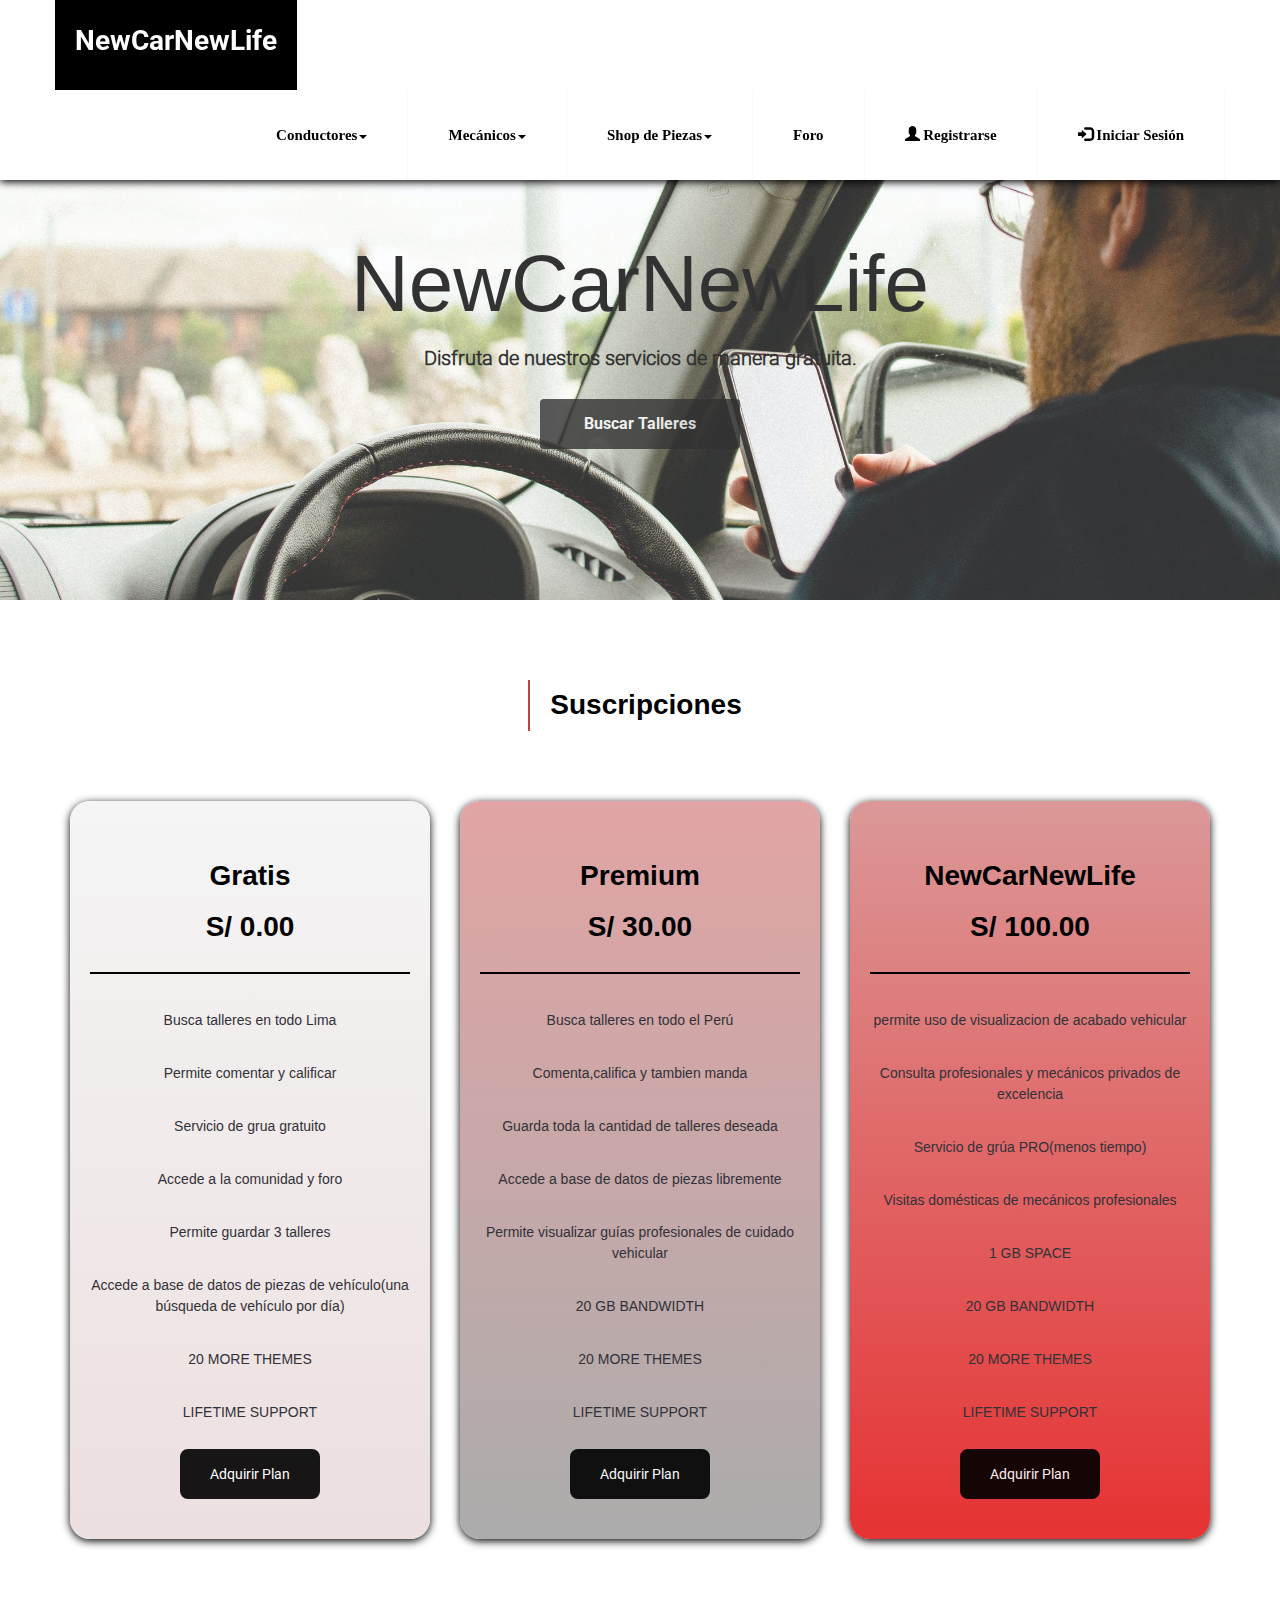
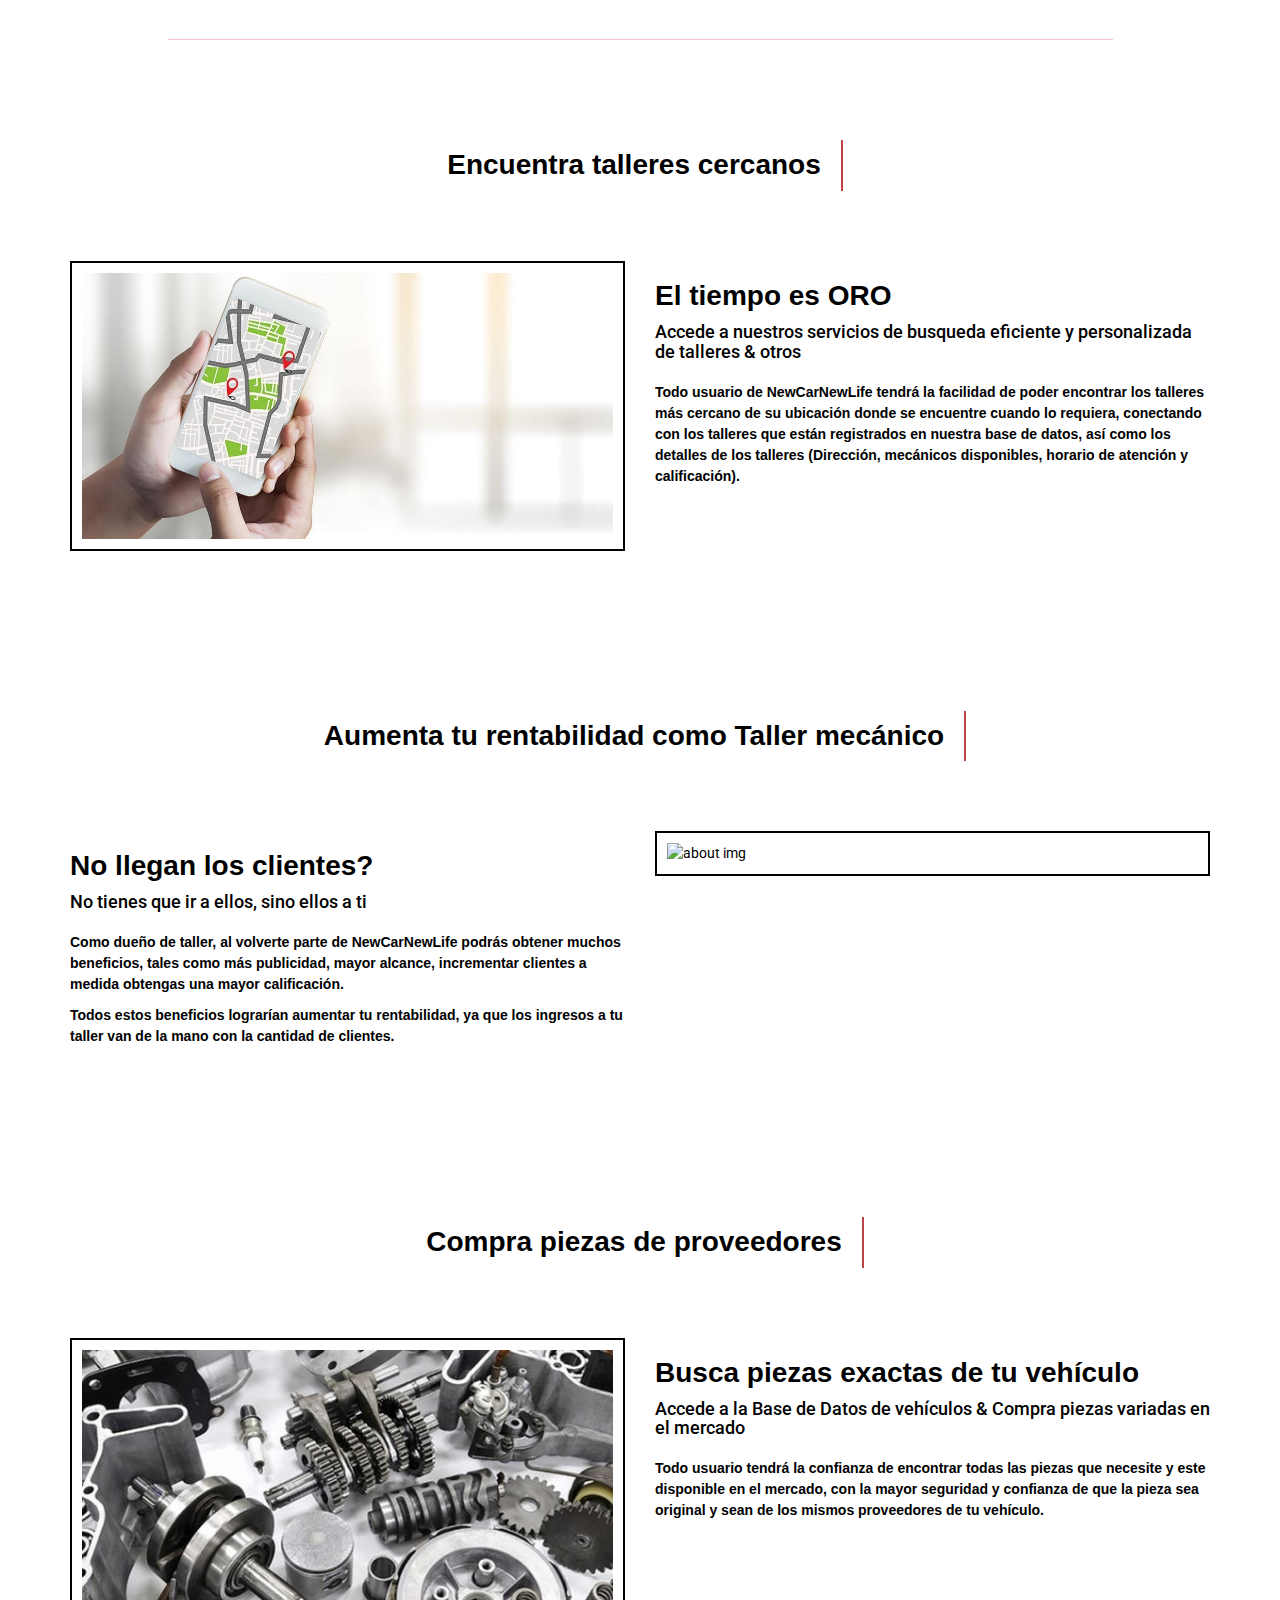
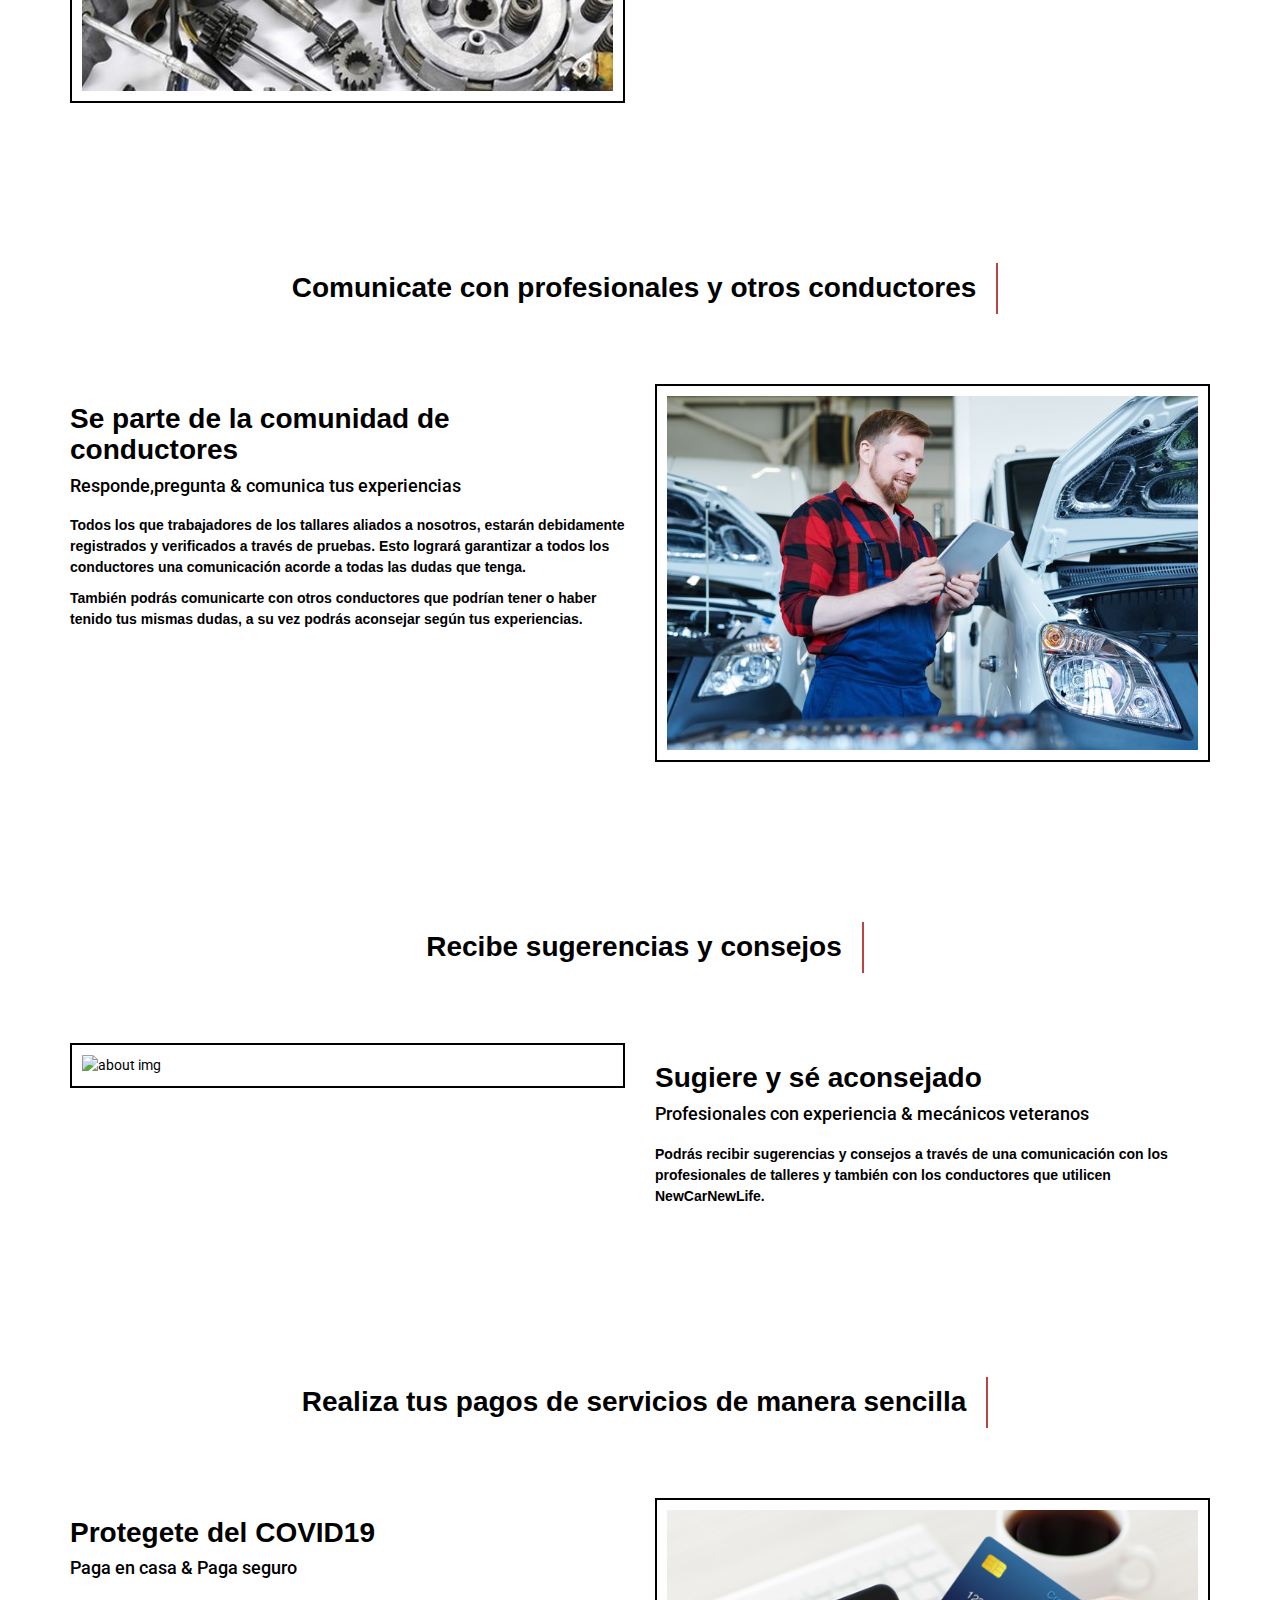
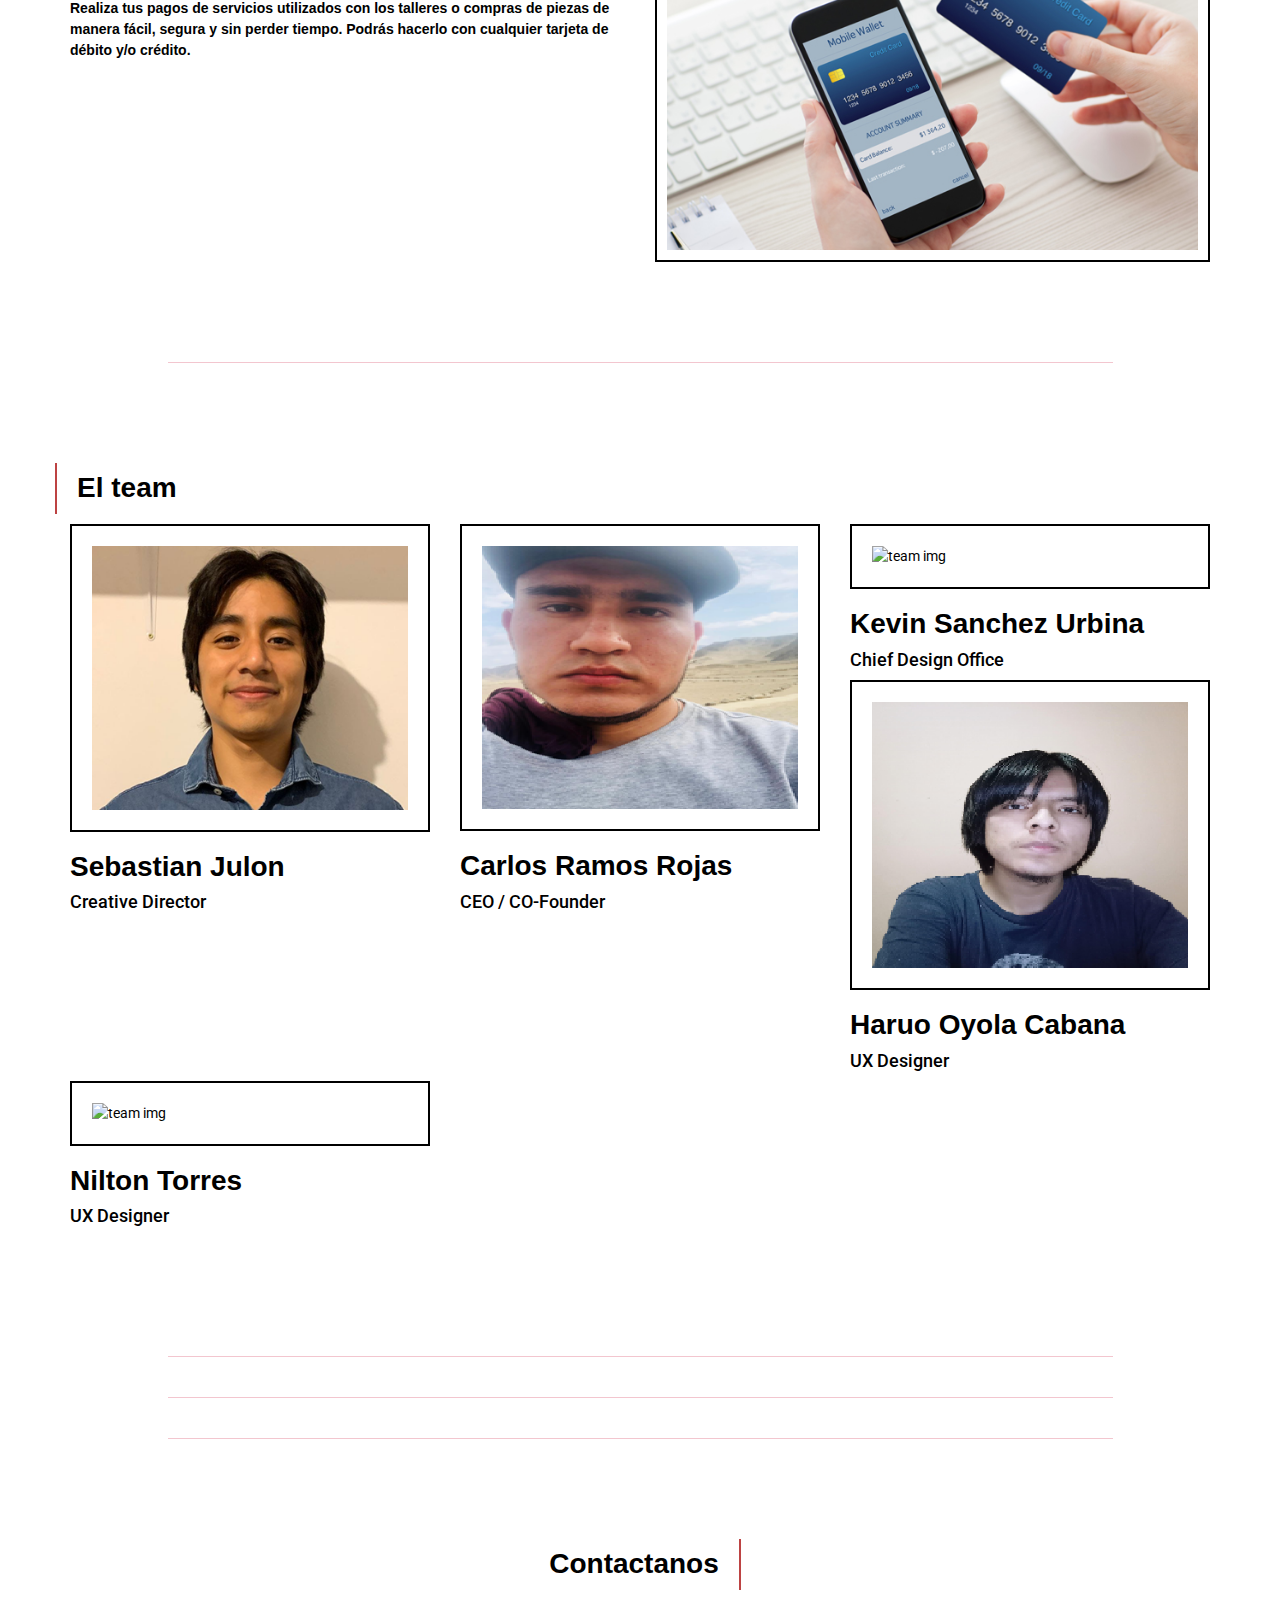
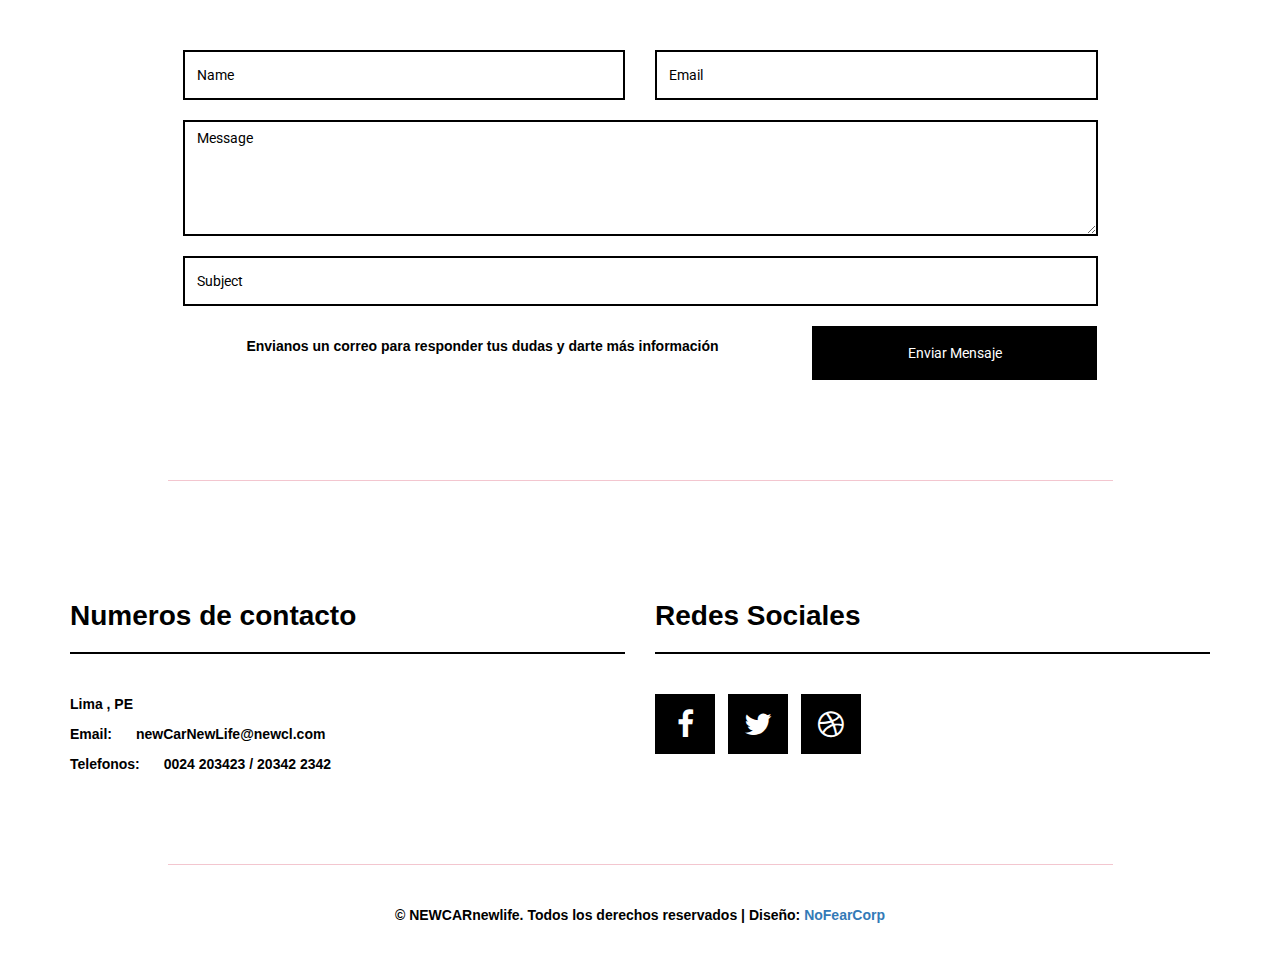
==== commit 89e0abd9: "Update index.html" ====
--- a/index.html
+++ b/index.html
@@ -56,8 +56,8 @@
                     </ul> 
        </li>
        <li><a href="#portfolio" class="smoothScroll">Foro</a></li>
-       <li><a href="#"><span class="glyphicon glyphicon-user"></span> Sign Up</a></li>
-        <li><a href="#"><span class="glyphicon glyphicon-log-in"></span> Login</a></li>
+       <li><a href="#"><span class="glyphicon glyphicon-user"></span> Registrarse</a></li>
+        <li><a href="#"><span class="glyphicon glyphicon-log-in"></span> Iniciar Sesión</a></li>
       </ul>
     </div>
   </div>
@@ -85,56 +85,56 @@
         <div class="plan Gratis">
           <div class="plan-title">
             <h3>Gratis</h3>
-            <small>$ 10 monthly</small></div>
+            <h3>S/ 0.00</h3></div>
           <ul>
-            <li>1 GB SPACE 1 GB SPACE 1 GB SPACE 1 GB SPACE 1 GB SPACE</li>
+            <li>Busca talleres en todo Lima</li>
+            <li>Permite comentar y calificar</li>
+            <li>Servicio de grua gratuito</li>
+            <li>Accede a la comunidad y foro</li>
+            <li>Permite guardar 3 talleres</li>
+            <li>Accede a base de datos de piezas de vehículo(una búsqueda de vehículo por día)</li>
+            <li>20 MORE THEMES</li>
+            <li>LIFETIME SUPPORT</li>
+          </ul>
+          <button class="btn btn-warning">Adquirir Plan</button>
+        </div>
+      </div>
+      <div class="col-md-4 col-sm-4">
+        <div class="plan Premium">
+          <div class="plan-title">
+            <h3>Premium</h3>
+            <h3>S/ 30.00</h3></div>
+          <ul>
+            <li>Busca talleres en todo el Perú</li>
+            <li>Comenta,califica y tambien manda </li>
+            <li>Guarda toda la cantidad de talleres deseada</li>
+            <li>Accede a base de datos de piezas libremente</li>
+            <li>Permite visualizar guías profesionales de cuidado vehicular</li>
             <li>20 GB BANDWIDTH</li>
             <li>20 MORE THEMES</li>
             <li>LIFETIME SUPPORT</li>
+          </ul>
+          <button class="btn btn-warning">Adquirir Plan</button>
+        </div>
+      </div>
+      <div class="col-md-4 col-sm-4">
+        <div class="plan NCNL">
+          <div class="plan-title">
+            <h3>NewCarNewLife</h3>
+            <h3>S/ 100.00</h3></div>
+          <ul>
+            <li>permite uso de visualizacion de acabado  vehicular</li>
+            <li> Consulta profesionales y mecánicos privados de excelencia</li>
+            <li>Servicio de grúa PRO(menos tiempo)</li>
+            <li>Visitas domésticas de mecánicos profesionales</li>
             <li>1 GB SPACE</li>
             <li>20 GB BANDWIDTH</li>
             <li>20 MORE THEMES</li>
             <li>LIFETIME SUPPORT</li>
           </ul>
-          <button class="btn btn-warning">Sign Up</button>
+          <button class="btn btn-warning">Adquirir Plan</button>
         </div>
       </div>
-      <div class="col-md-4 col-sm-4">
-        <div class="plan Premium">
-          <div class="plan-title">
-            <h3>Premium</h3>
-            <small>$ 10 monthly</small></div>
-          <ul>
-            <li>1 GB SPACE 1 GB SPACE 1 GB SPACE 1 GB SPACE 1 GB SPACE</li>
-            <li>20 GB BANDWIDTH</li>
-            <li>20 MORE THEMES</li>
-            <li>LIFETIME SUPPORT</li>
-            <li>1 GB SPACE</li>
-            <li>20 GB BANDWIDTH</li>
-            <li>20 MORE THEMES</li>
-            <li>LIFETIME SUPPORT</li>
-          </ul>
-          <button class="btn btn-warning">Sign Up</button>
-        </div>
-      </div>
-      <div class="col-md-4 col-sm-4">
-        <div class="plan NCNL">
-          <div class="plan-title">
-            <h3>NewCarNewLife</h3>
-            <small>$ 10 monthly</small></div>
-          <ul>
-            <li>1 GB SPACE 1 GB SPACE 1 GB SPACE 1 GB SPACE 1 GB SPACE</li>
-            <li>20 GB BANDWIDTH</li>
-            <li>20 MORE THEMES</li>
-            <li>LIFETIME SUPPORT</li>
-            <li>1 GB SPACE</li>
-            <li>20 GB BANDWIDTH</li>
-            <li>20 MORE THEMES</li>
-            <li>LIFETIME SUPPORT</li>
-          </ul>
-          <button class="btn btn-warning">Sign Up</button>
-        </div>
-      </div>
     </div>
   </div>
 </div>
@@ -158,10 +158,9 @@
       </div>
       <div class="col-md-6 col-sm-6"><img src="images/gps.jpg" class="img-responsive" alt="about img"></div>
       <div class="col-md-6 col-sm-6">
-        <h3>ABOUT US</h3>
-        <h4>talented Designers &amp; Developers.</h4>
-        <p>Lorem ipsum dolor sit amet, consectetuer adipiscing elit, sed diam nonummy nibh euismod tincidunt ut laoreet. Dolore magna aliquam erat volutpat. Lorem ipsum dolor sit amet, consectetuer adipiscing elit, sed diam nonummy nibh euismod tincidunt ut laoreet. Dolore magna aliquam erat volutpat.</p>
-        <p>Lorem ipsum dolor sit amet, consectetuer adipiscing elit, sed diam nonummy nibh euismod tincidunt ut laoreet. Dolore magna aliquam erat volutpat.</p>
+        <h3>El tiempo es ORO</h3>
+        <h4>Accede a nuestros servicios de busqueda eficiente y personalizada de talleres &amp; otros</h4>
+        <p>Todo usuario de NewCarNewLife tendrá la facilidad de poder encontrar los talleres más cercano de su ubicación donde se encuentre cuando lo requiera, conectando con los talleres que están registrados en nuestra base de datos, así como los detalles de los talleres (Dirección, mecánicos disponibles, horario de atención y calificación).</p>
       </div>
     </div>
   </div>
@@ -173,10 +172,10 @@
         <h2>Aumenta tu rentabilidad como Taller mecánico</h2>
       </div>
       <div class="col-md-6 col-sm-6">
-        <h3>ABOUT US</h3>
-        <h4>talented Designers &amp; Developers.</h4>
-        <p>Lorem ipsum dolor sit amet, consectetuer adipiscing elit, sed diam nonummy nibh euismod tincidunt ut laoreet. Dolore magna aliquam erat volutpat. Lorem ipsum dolor sit amet, consectetuer adipiscing elit, sed diam nonummy nibh euismod tincidunt ut laoreet. Dolore magna aliquam erat volutpat.</p>
-        <p>Lorem ipsum dolor sit amet, consectetuer adipiscing elit, sed diam nonummy nibh euismod tincidunt ut laoreet. Dolore magna aliquam erat volutpat.</p>
+        <h3>No llegan los clientes?</h3>
+        <h4>No tienes que ir a ellos, sino ellos a ti</h4>
+        <p>Como dueño de taller, al volverte parte de NewCarNewLife podrás obtener muchos beneficios, tales como más publicidad, mayor alcance, incrementar clientes a medida obtengas una mayor calificación.</p>
+        <p>Todos estos beneficios lograrían aumentar tu rentabilidad, ya que los ingresos a tu taller van de la mano con la cantidad de clientes.</p>
       </div>
       <div class="col-md-6 col-sm-6"><img src="images/webonsonriendo.jpg" class="img-responsive" alt="about img"></div>  
     </div>
@@ -190,10 +189,9 @@
       </div>
       <div class="col-md-6 col-sm-6"><img src="images/autopartes2.jpg" class="img-responsive" alt="about img"></div>
       <div class="col-md-6 col-sm-6">
-        <h3>ABOUT US</h3>
-        <h4>talented Designers &amp; Developers.</h4>
-        <p>Lorem ipsum dolor sit amet, consectetuer adipiscing elit, sed diam nonummy nibh euismod tincidunt ut laoreet. Dolore magna aliquam erat volutpat. Lorem ipsum dolor sit amet, consectetuer adipiscing elit, sed diam nonummy nibh euismod tincidunt ut laoreet. Dolore magna aliquam erat volutpat.</p>
-        <p>Lorem ipsum dolor sit amet, consectetuer adipiscing elit, sed diam nonummy nibh euismod tincidunt ut laoreet. Dolore magna aliquam erat volutpat.</p>
+        <h3>Busca piezas exactas de tu vehículo </h3>
+        <h4>Accede a la Base de Datos de vehículos &amp; Compra piezas variadas en el mercado</h4>
+        <p>Todo usuario tendrá la confianza de encontrar todas las piezas que necesite y este disponible en el mercado, con la mayor seguridad y confianza de que la pieza sea original y sean de los mismos proveedores de tu vehículo.</p>
       </div>
     </div>
   </div>
@@ -205,10 +203,10 @@
         <h2>Comunicate con profesionales y otros conductores</h2>
       </div>
       <div class="col-md-6 col-sm-6">
-        <h3>ABOUT US</h3>
-        <h4>talented Designers &amp; Developers.</h4>
-        <p>Lorem ipsum dolor sit amet, consectetuer adipiscing elit, sed diam nonummy nibh euismod tincidunt ut laoreet. Dolore magna aliquam erat volutpat. Lorem ipsum dolor sit amet, consectetuer adipiscing elit, sed diam nonummy nibh euismod tincidunt ut laoreet. Dolore magna aliquam erat volutpat.</p>
-        <p>Lorem ipsum dolor sit amet, consectetuer adipiscing elit, sed diam nonummy nibh euismod tincidunt ut laoreet. Dolore magna aliquam erat volutpat.</p>
+        <h3>Se parte de la comunidad de conductores</h3>
+        <h4>Responde,pregunta &amp; comunica tus experiencias</h4>
+        <p>Todos los que trabajadores de los tallares aliados a nosotros, estarán debidamente registrados y verificados a través de pruebas. Esto logrará garantizar a todos los conductores una comunicación acorde a todas las dudas que tenga.</p>
+        <p>También podrás comunicarte con otros conductores que podrían tener o haber tenido tus mismas dudas, a su vez podrás aconsejar según tus experiencias.</p>
       </div>
       <div class="col-md-6 col-sm-6"><img src="images/comunicateconmecanicos.jpg" class="img-responsive" alt="about img"></div>  
     </div>
@@ -222,10 +220,9 @@
       </div>
       <div class="col-md-6 col-sm-6"><img src="images/funcion2.jpg" class="img-responsive" alt="about img"></div>
       <div class="col-md-6 col-sm-6">
-        <h3>ABOUT US</h3>
-        <h4>talented Designers &amp; Developers.</h4>
-        <p>Lorem ipsum dolor sit amet, consectetuer adipiscing elit, sed diam nonummy nibh euismod tincidunt ut laoreet. Dolore magna aliquam erat volutpat. Lorem ipsum dolor sit amet, consectetuer adipiscing elit, sed diam nonummy nibh euismod tincidunt ut laoreet. Dolore magna aliquam erat volutpat.</p>
-        <p>Lorem ipsum dolor sit amet, consectetuer adipiscing elit, sed diam nonummy nibh euismod tincidunt ut laoreet. Dolore magna aliquam erat volutpat.</p>
+        <h3>Sugiere y sé aconsejado</h3>
+        <h4>Profesionales con experiencia &amp; mecánicos veteranos</h4>
+        <p>Podrás recibir sugerencias y consejos a través de una comunicación con los profesionales de talleres y también con los conductores que utilicen NewCarNewLife.</p>
       </div>
     </div>
   </div>
@@ -237,10 +234,9 @@
         <h2>Realiza tus pagos de servicios de manera sencilla</h2>
       </div>
       <div class="col-md-6 col-sm-6">
-        <h3>ABOUT US</h3>
-        <h4>talented Designers &amp; Developers.</h4>
-        <p>Lorem ipsum dolor sit amet, consectetuer adipiscing elit, sed diam nonummy nibh euismod tincidunt ut laoreet. Dolore magna aliquam erat volutpat. Lorem ipsum dolor sit amet, consectetuer adipiscing elit, sed diam nonummy nibh euismod tincidunt ut laoreet. Dolore magna aliquam erat volutpat.</p>
-        <p>Lorem ipsum dolor sit amet, consectetuer adipiscing elit, sed diam nonummy nibh euismod tincidunt ut laoreet. Dolore magna aliquam erat volutpat.</p>
+        <h3>Protegete del COVID19</h3>
+        <h4>Paga en casa &amp; Paga seguro</h4>
+        <p>Realiza tus pagos de servicios utilizados con los talleres o compras de piezas de manera fácil, segura y sin perder tiempo. Podrás hacerlo con cualquier tarjeta de débito y/o crédito.</p>
       </div>
       <div class="col-md-6 col-sm-6"><img src="images/payment3.jpg" class="img-responsive" alt="about img"></div>  
     </div>
@@ -342,7 +338,7 @@
             <input type="text" placeholder="Subject" class="form-control">
           </div>
           <div class="col-md-8 col-sm-8">
-            <p>Lorem ipsum dolor sit amet, consectetuer adipiscing elit, sed diam nonummy</p>
+            <p>Envianos un correo para responder tus dudas y darte más información</p>
           </div>
           <div class="col-md-4 col-sm-4">
             <input type="submit" value="Enviar Mensaje" class="form-control">
--- a/css/templatemo-style.css
+++ b/css/templatemo-style.css
@@ -7,7 +7,7 @@
 	background: rgb(255, 255, 255);
 	/* background-image: linear-gradient(rgb(65, 103, 153),rgb(255, 255, 255)); */
 	font-family: 'Roboto', sans-serif;
-	line-height: 30px;
+	line-height: 1.5em;
 	color: #000000;
 }
 
@@ -57,14 +57,14 @@
 	background: #000000;
 	color: #fff;
 	font-weight: bold;
-	font-size: 26px;
-	line-height: 50px;
+	font-size: 2em;
+	line-height: 1.5em;
 	height: 90px;
 	margin: 0;
 	padding: 20px 20px 40px 20px;
 }
 .navbar-default .navbar-brand:hover {
-	background: #fafafa;
+	opacity: 0.5;
 }
 .navbar-default .navbar-nav li a {
 	border-right: 1px solid #f9f9f9;
@@ -77,11 +77,13 @@
 	font-family: 'RobotoM';
 }
 .navbar-default .navbar-nav > li > a:hover, .navbar-default .navbar-nav > li > a:focus {
-	color: #d64161;
+	/* color: #d64161; */
+	color: #b91b1b;
 	/* color:#b66a81; */
 }
 .navbar-default .navbar-nav > .active > a, .navbar-default .navbar-nav > .active > a:hover, .navbar-default .navbar-nav > .active > a:focus {
-	color: #d64161;
+	/* color: #d64161; */
+	color: #000000;
 	/* color:#b66a81; */
 	background-color: transparent;
 }
@@ -123,10 +125,10 @@
 	font-family:'RobotoL', sans-serif;
 }
 #home .btn {
-	background: transparent;
-	border: 2px solid #000000;
-	border-radius: 3;
-	color: #080808;
+	background: #000000;
+	border:0;
+	border-radius: 5;
+	color: #ffffff;
 	font-size: 16px;
 	font-family: 'Roboto', sans-serif;
 	font-weight: bold;
@@ -134,9 +136,11 @@
 	width: 200px;
 	height: 50px;
 	margin-top: 20px;
+	opacity: 0.8;
 }
 #home .btn:hover {
-	background: #bd4343;
+	background: #000000;
+	opacity: 1;
 	border-color: transparent;
 	color: #fff;
 }
@@ -332,17 +336,18 @@
 	padding: 16px 0;
 }
 #pricing .plan .btn {
-	background: transparent;
+	background:black;
 	border: 2px solid #000000;
-	border-radius: 4px;
-	color: #000000;
+	border-radius: 8px;
+	opacity: 0.9;
+	color: #ffffff;
 	width: 140px;
 	height: 50px;
 }
 #pricing .plan .btn:hover {
 	background: #000000;
-	border-color: transparent;
 	color: #FFF;
+	opacity: 1;
 }
 
 /* contact section */
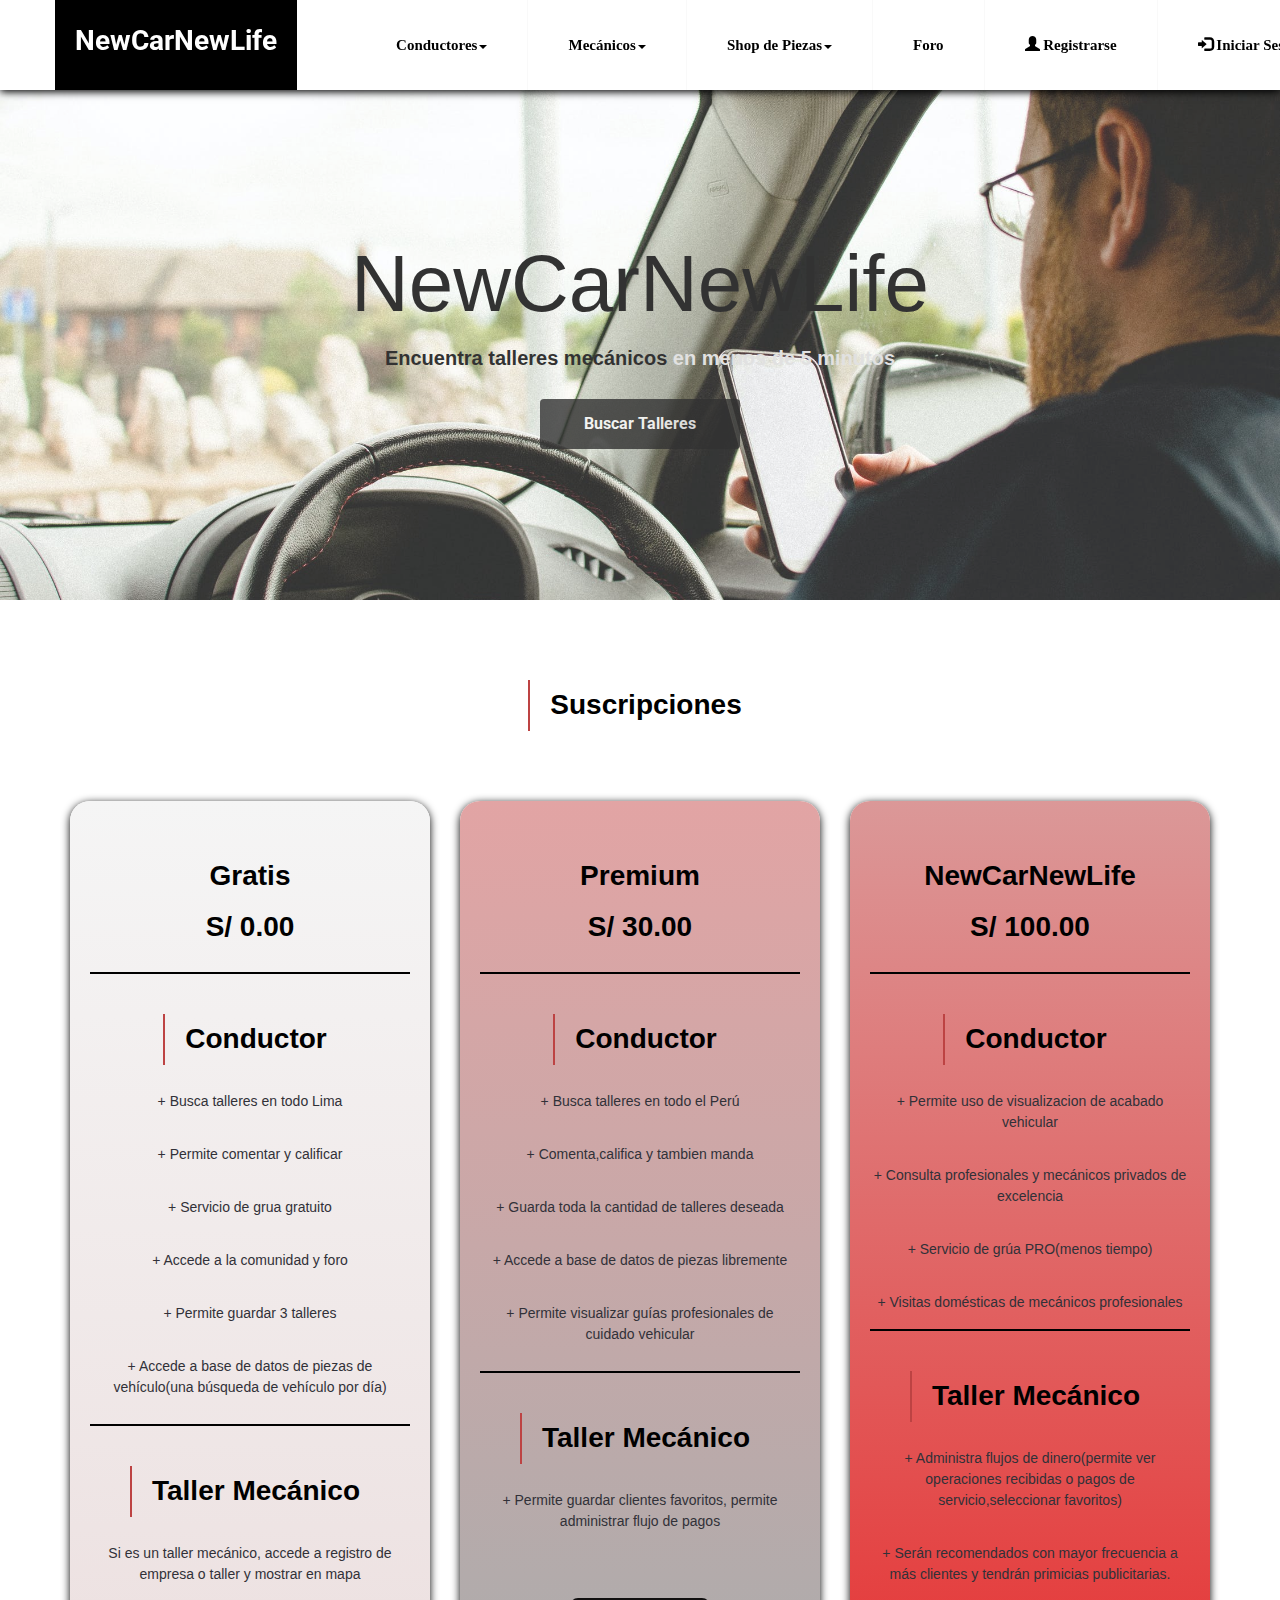
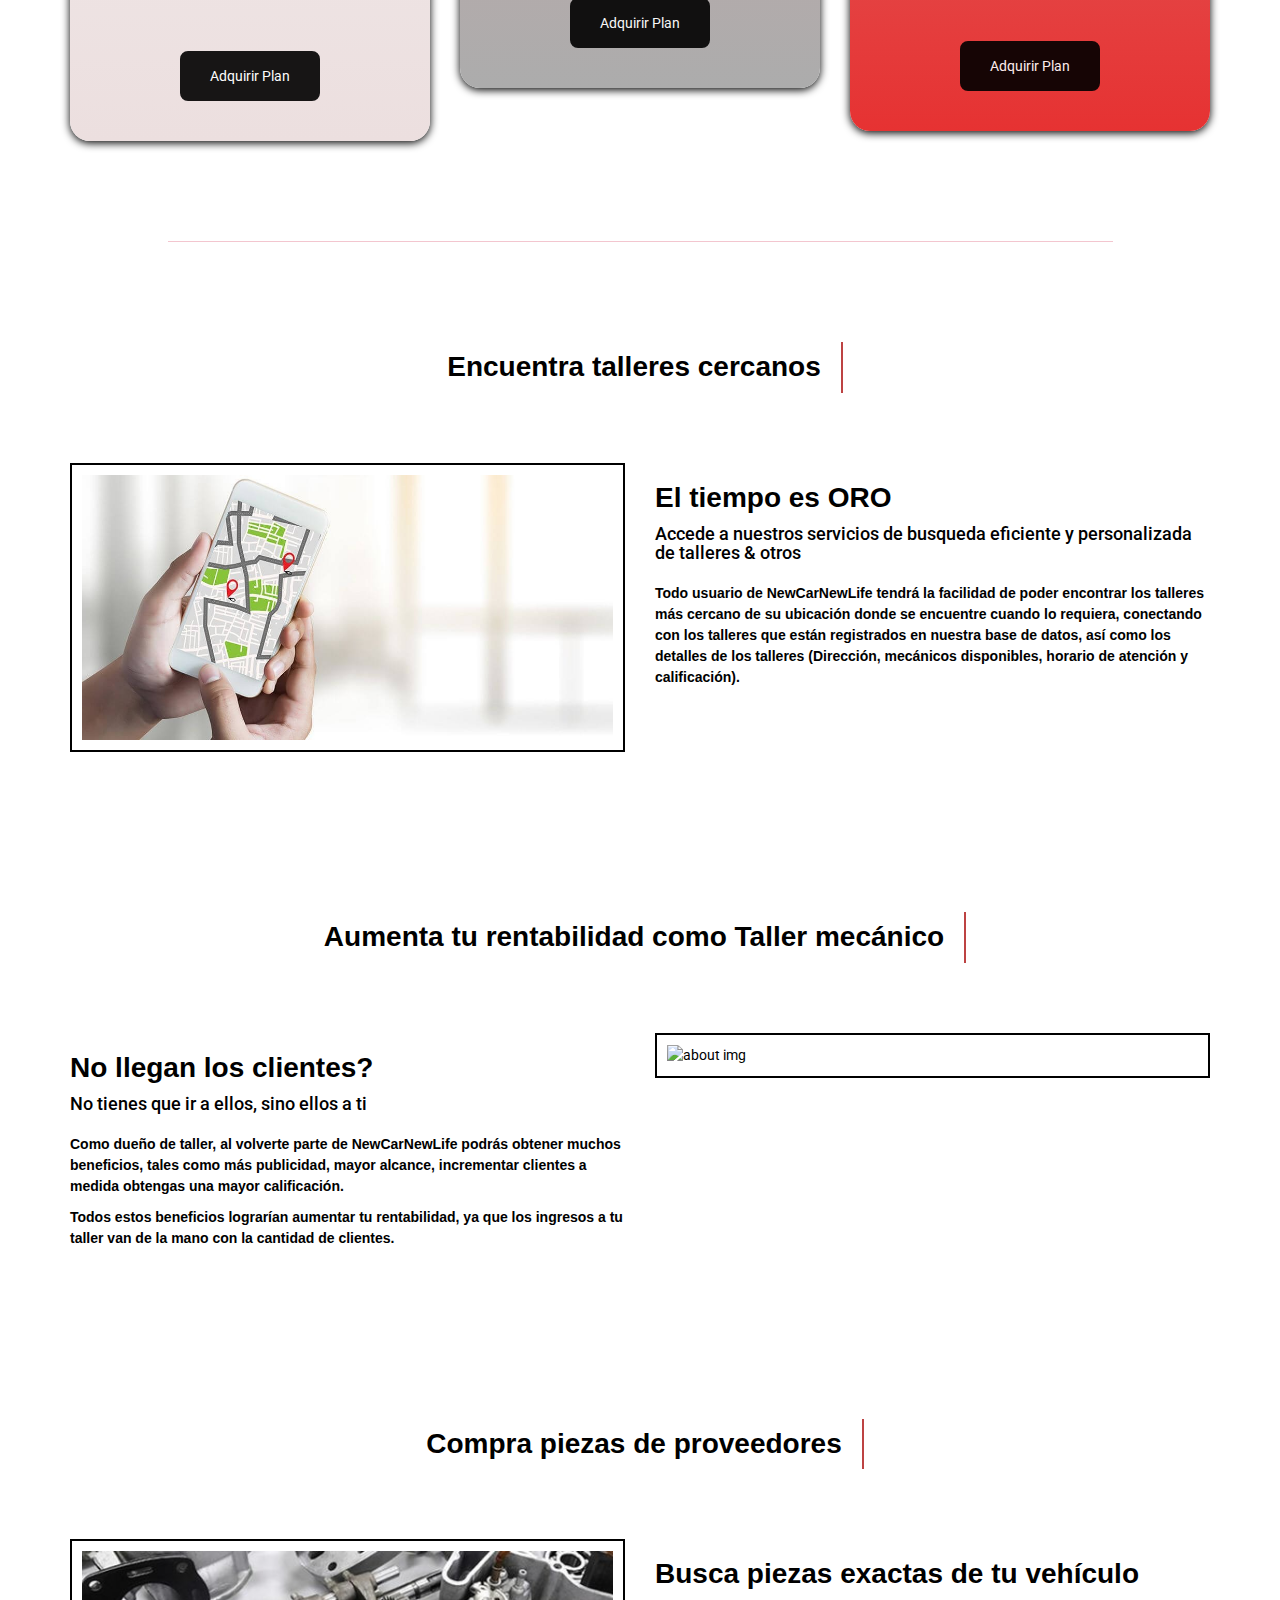
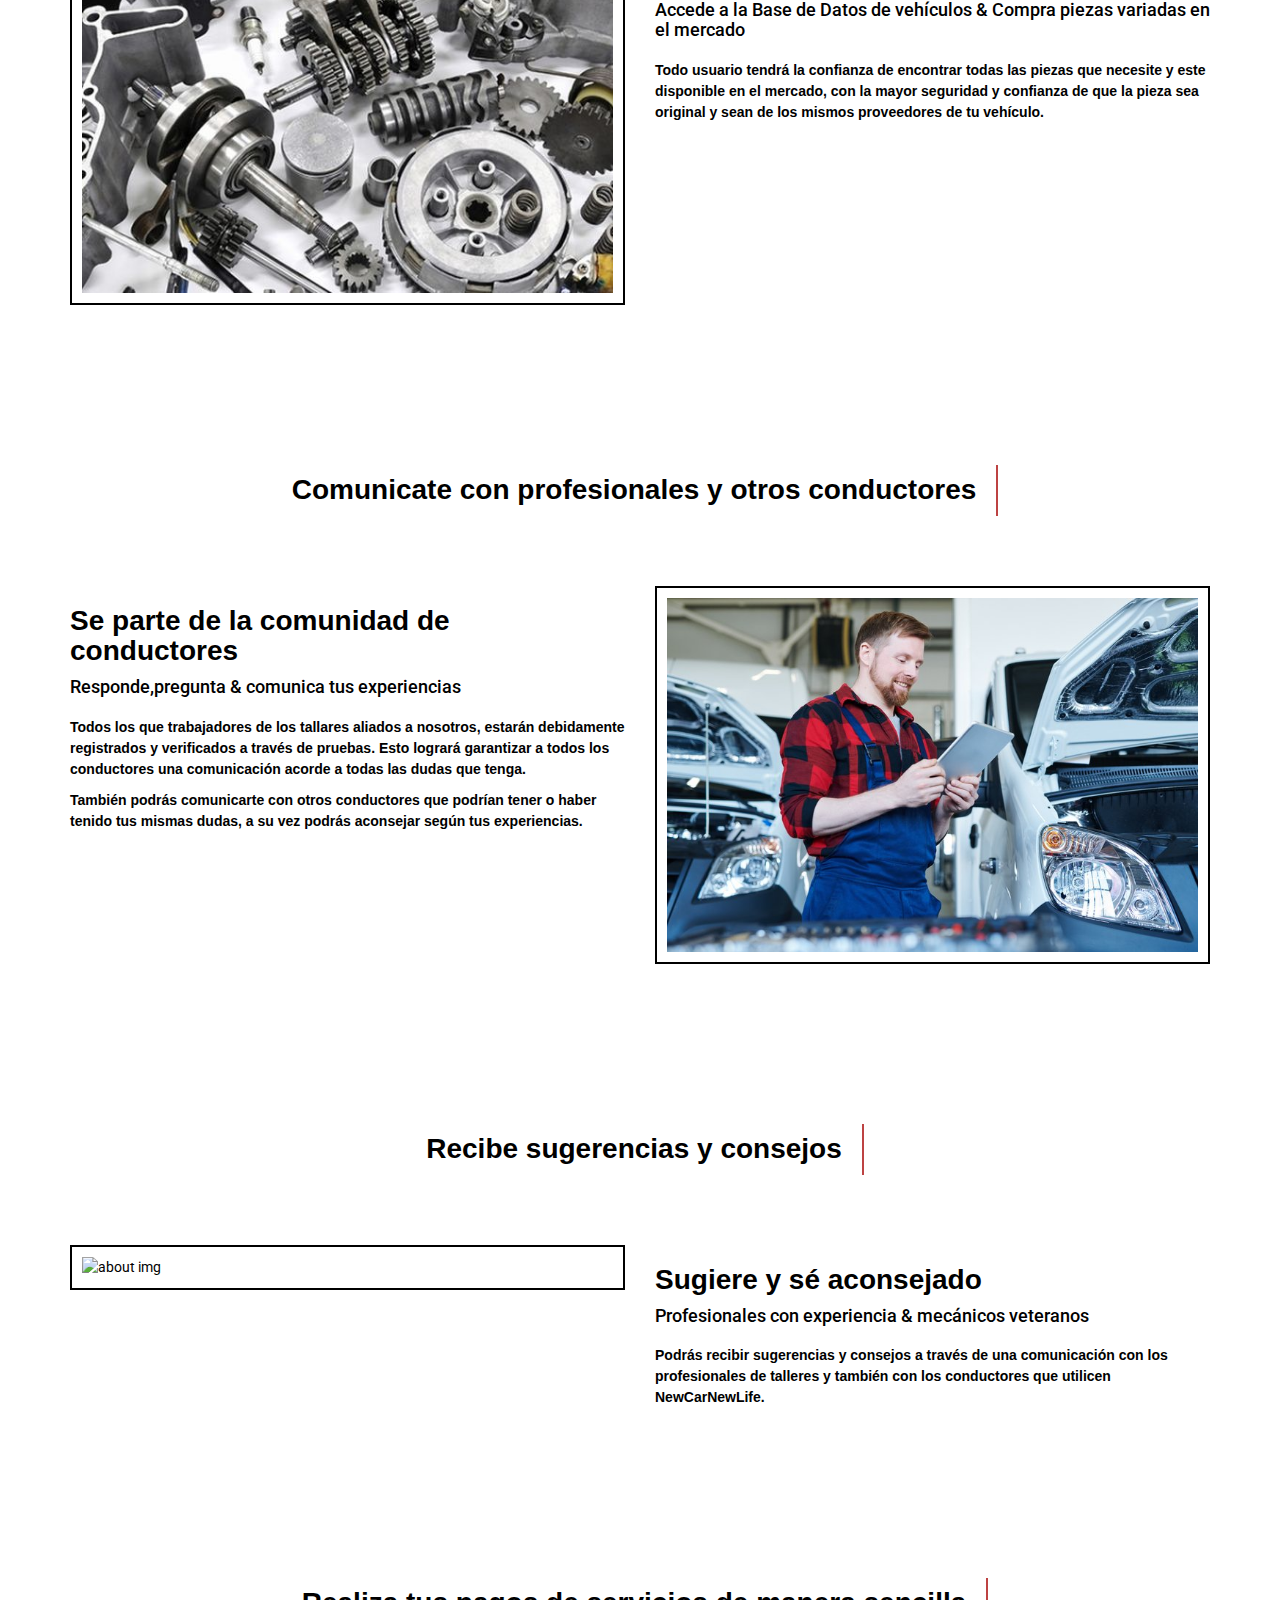
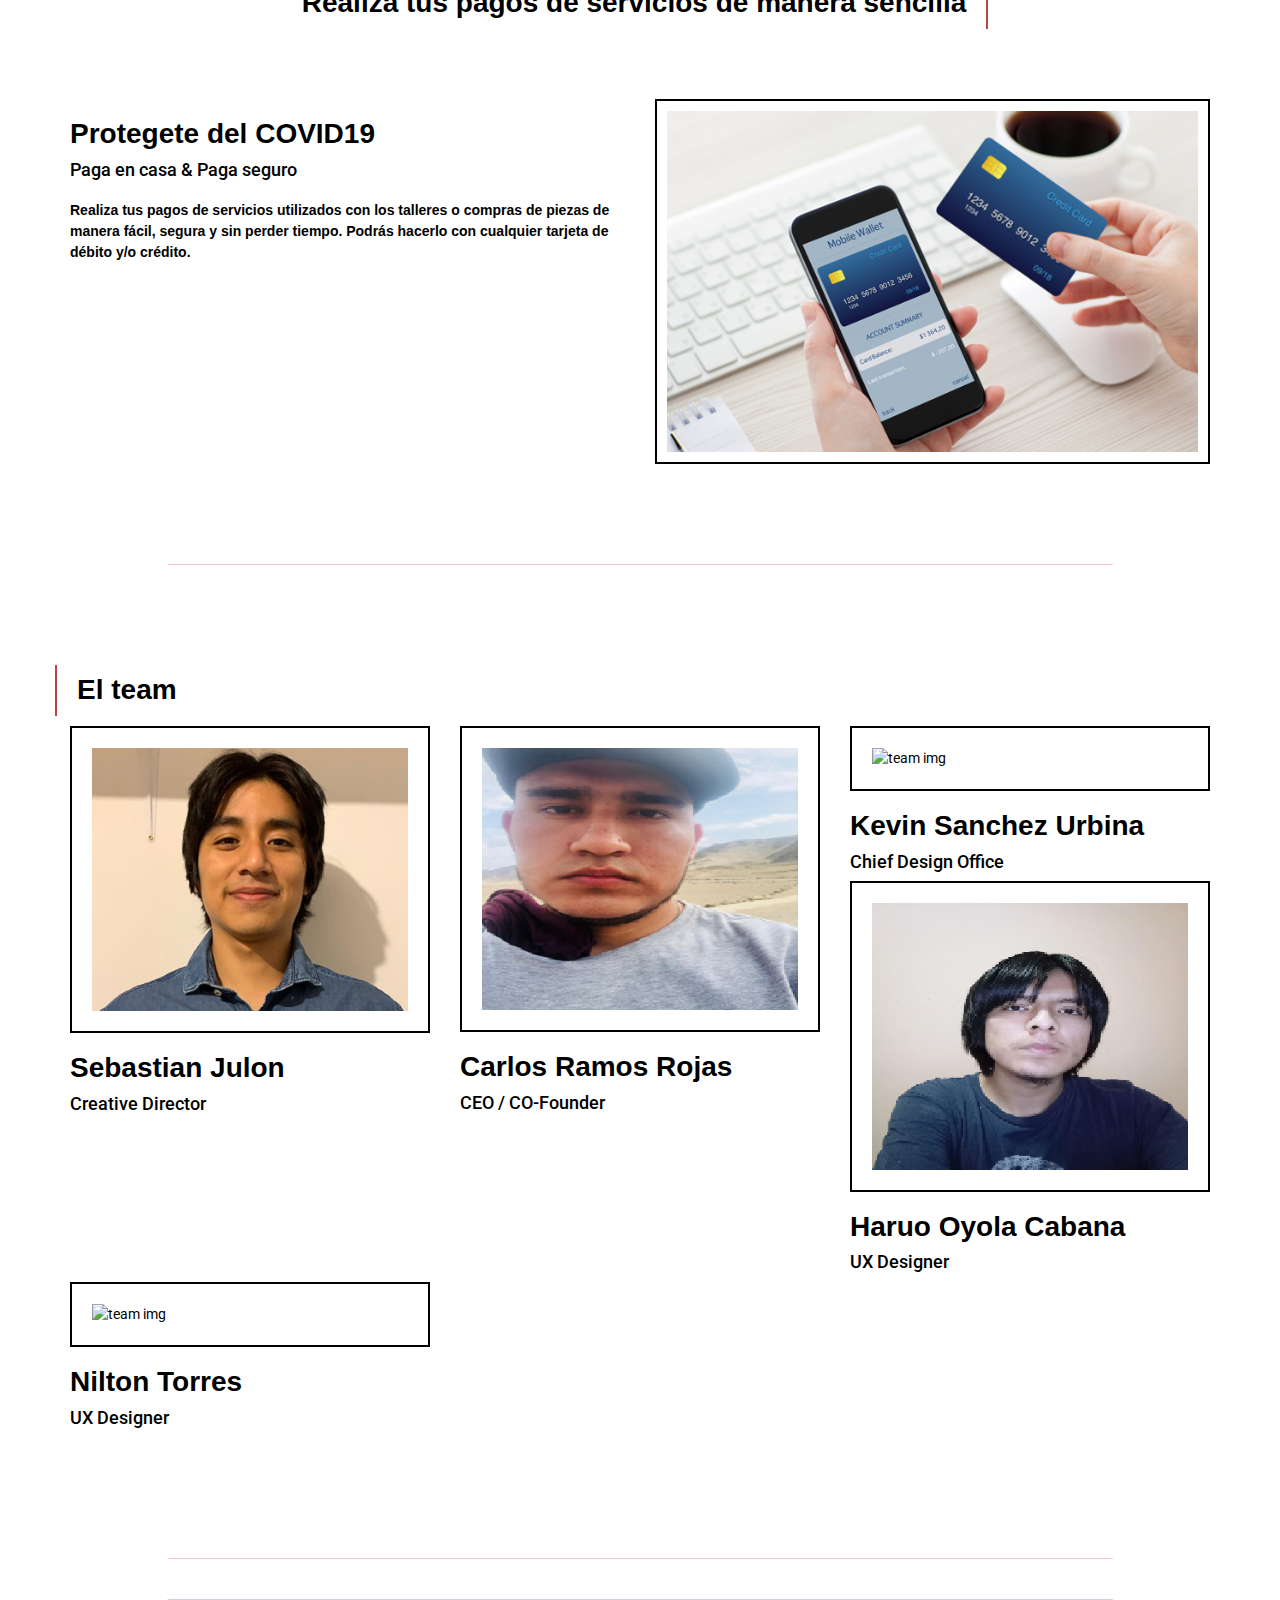
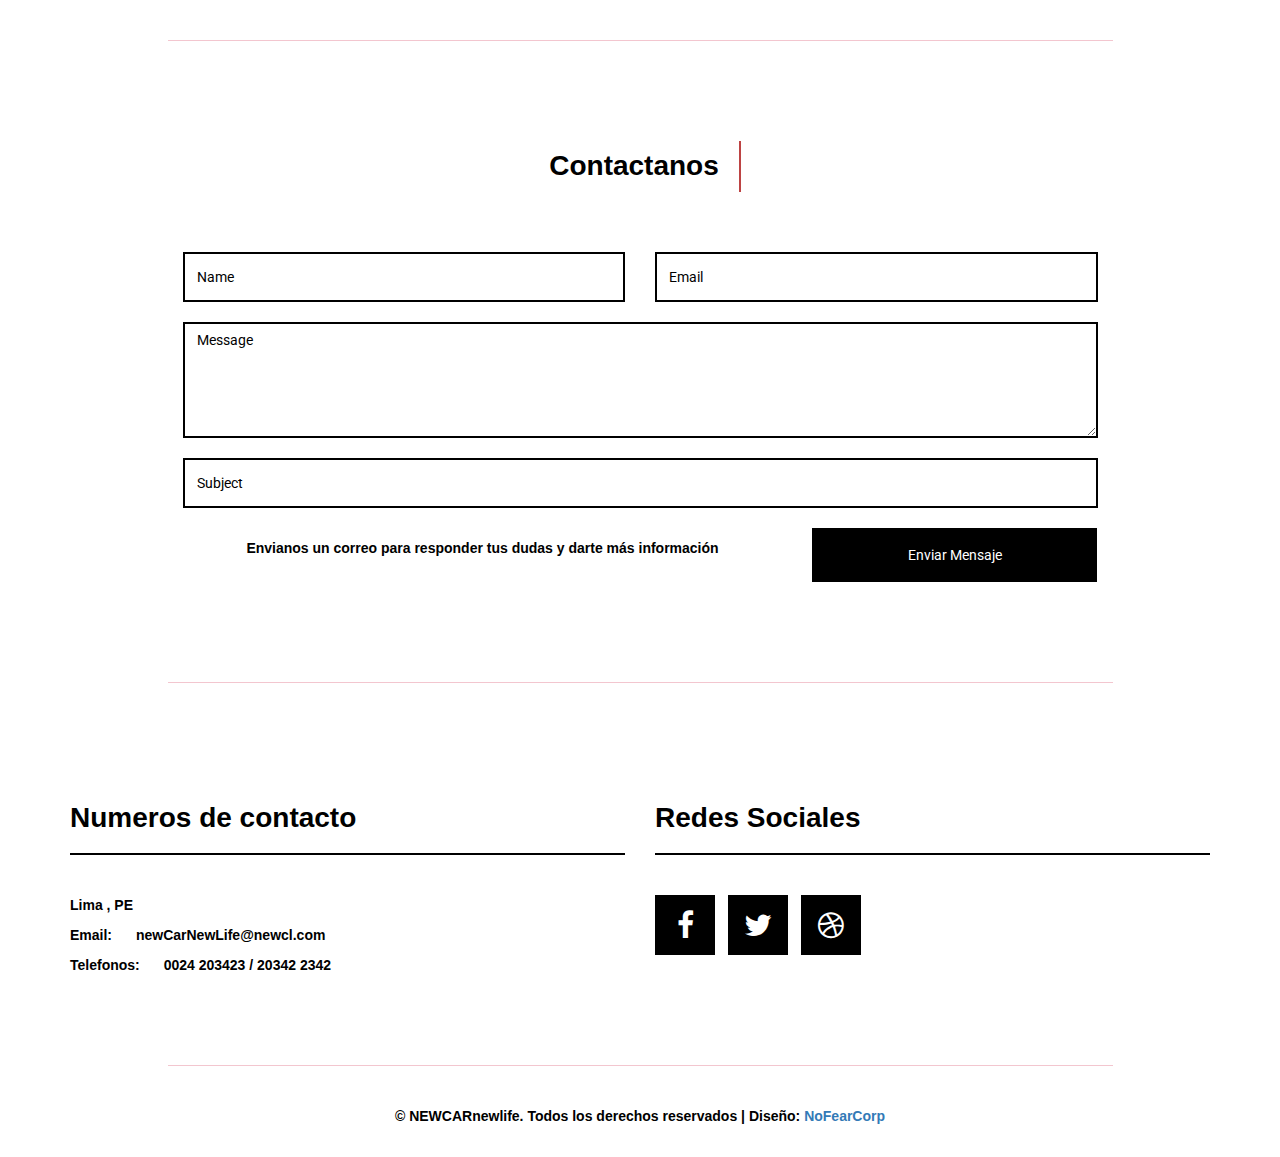
==== commit f670fc0a: "asd" ====
--- a/index.html
+++ b/index.html
@@ -7,11 +7,6 @@
 <meta name="viewport" content="width=device-width, initial-scale=1">
 <meta name="keywords" content="">
 <meta name="description" content="">
-<!-- 
-Superfresh Template
-http://www.templatemo.com/free-website-templates/
--->
-<!-- stylesheet css -->
 <link href="layout/styles/layout.css" rel="stylesheet" type="text/css" media="all">
 <link rel="stylesheet" href="css/bootstrap.min.css">
 <link rel="stylesheet" href="css/font-awesome.min.css">
@@ -56,7 +51,12 @@
                     </ul> 
        </li>
        <li><a href="#portfolio" class="smoothScroll">Foro</a></li>
-       <li><a href="#"><span class="glyphicon glyphicon-user"></span> Registrarse</a></li>
+       <li class="dropdown"><a href="#" class="dropdown-toggle" data-toggle="dropdown"><span class="glyphicon glyphicon-user"></span> Registrarse</a>
+                    <ul class="dropdown-menu" role="menu">
+                      <li><a href="mecanicoRegistroform.html" >Soy mecánico</a></li>
+                      <li><a href="conductorRegistroform.html">Soy conductor</a></li>
+                    </ul> 
+        </li>
         <li><a href="#"><span class="glyphicon glyphicon-log-in"></span> Iniciar Sesión</a></li>
       </ul>
     </div>
@@ -69,7 +69,7 @@
   <div class="containerHome">
     <div class="rowHome">
         <h1>NewCarNewLife</h1>
-        <p>Disfruta de nuestros servicios de manera gratuita. </p>
+        <p><span style="color:black;font-weight:bold">Encuentra talleres mecánicos</span> en menos de 5 minutos</p>
         <a href="#service" class="btn btn-default smoothScroll">Buscar Talleres</a>
     </div>
   </div>
@@ -87,15 +87,21 @@
             <h3>Gratis</h3>
             <h3>S/ 0.00</h3></div>
           <ul>
-            <li>Busca talleres en todo Lima</li>
-            <li>Permite comentar y calificar</li>
-            <li>Servicio de grua gratuito</li>
-            <li>Accede a la comunidad y foro</li>
-            <li>Permite guardar 3 talleres</li>
-            <li>Accede a base de datos de piezas de vehículo(una búsqueda de vehículo por día)</li>
-            <li>20 MORE THEMES</li>
-            <li>LIFETIME SUPPORT</li>
-          </ul>
+            <h2>Conductor</h2>
+            <li> + Busca talleres en todo Lima</li>
+            <li> + Permite comentar y calificar</li>
+            <li> + Servicio de grua gratuito</li>
+            <li> + Accede a la comunidad y foro</li>
+            <li> + Permite guardar 3 talleres</li>
+            <li> + Accede a base de datos de piezas de vehículo(una búsqueda de vehículo por día)</li>
+          </ul>
+          <div class="plan-titleInside">        
+          <ul>
+            <h2>Taller Mecánico</h2>
+            <li>Si es un taller mecánico, accede a registro de empresa o taller y mostrar en mapa</li>
+
+          </ul>
+          </div>
           <button class="btn btn-warning">Adquirir Plan</button>
         </div>
       </div>
@@ -105,15 +111,19 @@
             <h3>Premium</h3>
             <h3>S/ 30.00</h3></div>
           <ul>
-            <li>Busca talleres en todo el Perú</li>
-            <li>Comenta,califica y tambien manda </li>
-            <li>Guarda toda la cantidad de talleres deseada</li>
-            <li>Accede a base de datos de piezas libremente</li>
-            <li>Permite visualizar guías profesionales de cuidado vehicular</li>
-            <li>20 GB BANDWIDTH</li>
-            <li>20 MORE THEMES</li>
-            <li>LIFETIME SUPPORT</li>
-          </ul>
+            <h2>Conductor</h2>
+            <li> + Busca talleres en todo el Perú</li>
+            <li> + Comenta,califica y tambien manda </li>
+            <li> + Guarda toda la cantidad de talleres deseada</li>
+            <li> + Accede a base de datos de piezas libremente</li>
+            <li> + Permite visualizar guías profesionales de cuidado vehicular</li>
+          </ul>
+          <div class="plan-titleInside">        
+          <ul>
+          <h2>Taller Mecánico</h2>
+            <li> + Permite guardar clientes favoritos, permite administrar flujo de pagos</li>
+          </ul>
+          </div>
           <button class="btn btn-warning">Adquirir Plan</button>
         </div>
       </div>
@@ -123,14 +133,18 @@
             <h3>NewCarNewLife</h3>
             <h3>S/ 100.00</h3></div>
           <ul>
-            <li>permite uso de visualizacion de acabado  vehicular</li>
-            <li> Consulta profesionales y mecánicos privados de excelencia</li>
-            <li>Servicio de grúa PRO(menos tiempo)</li>
-            <li>Visitas domésticas de mecánicos profesionales</li>
-            <li>1 GB SPACE</li>
-            <li>20 GB BANDWIDTH</li>
-            <li>20 MORE THEMES</li>
-            <li>LIFETIME SUPPORT</li>
+            <h2>Conductor</h2>
+            <li> + Permite uso de visualizacion de acabado  vehicular</li>
+            <li> + Consulta profesionales y mecánicos privados de excelencia</li>
+            <li> + Servicio de grúa PRO(menos tiempo)</li>
+            <li> + Visitas domésticas de mecánicos profesionales</li>
+            <div class="plan-titleInside">        
+          <ul>
+          <h2>Taller Mecánico</h2>
+            <li> + Administra flujos de dinero(permite ver operaciones recibidas o pagos de servicio,seleccionar favoritos)</li>
+            <li> + Serán recomendados con mayor frecuencia a más clientes y tendrán primicias publicitarias.</li>
+          </ul>
+          </div>
           </ul>
           <button class="btn btn-warning">Adquirir Plan</button>
         </div>
--- a/css/templatemo-style.css
+++ b/css/templatemo-style.css
@@ -46,7 +46,9 @@
 	opacity: 0.5;
 }
 /* navigation */
-
+.collapse.navbar-collapse{
+	width: 90em;
+}
 .navbar-default {
 	background: #fff;
 	border: none;
@@ -120,9 +122,9 @@
 	font-size: 50px;
 }
 #home p{
-	color:#000000;
+	color:#dadada;
 	font-size: 20px;
-	font-family:'RobotoL', sans-serif;
+	font-family:'RobotoM', sans-serif;
 }
 #home .btn {
 	background: #000000;
@@ -318,6 +320,11 @@
 	background-image: linear-gradient(#db9898,#e63232);
 	/* background-image: linear-gradient(#e1e2dd,#b87b7b);
 	background-image: linear-gradient(#e1e2dd,#b87b7b); */
+}
+#pricing .plan .plan-titleInside{
+	border-top: 2px solid #000000;
+	padding: 20px 10px;
+	margin-bottom: 20px;
 }
 #pricing .plan .plan-title {
 	border-bottom: 2px solid #000000;
@@ -466,7 +473,11 @@
 }
 
 /* media 960 */
-@media only screen and ( max-width: 980px ) {
+
+@media only screen and ( max-width: 700px ) {
+#home h1{
+	font-size:2.0em
+}
 .navbar-default .navbar-nav li a {
 	padding-right: 20px;
 	padding-left: 20px;
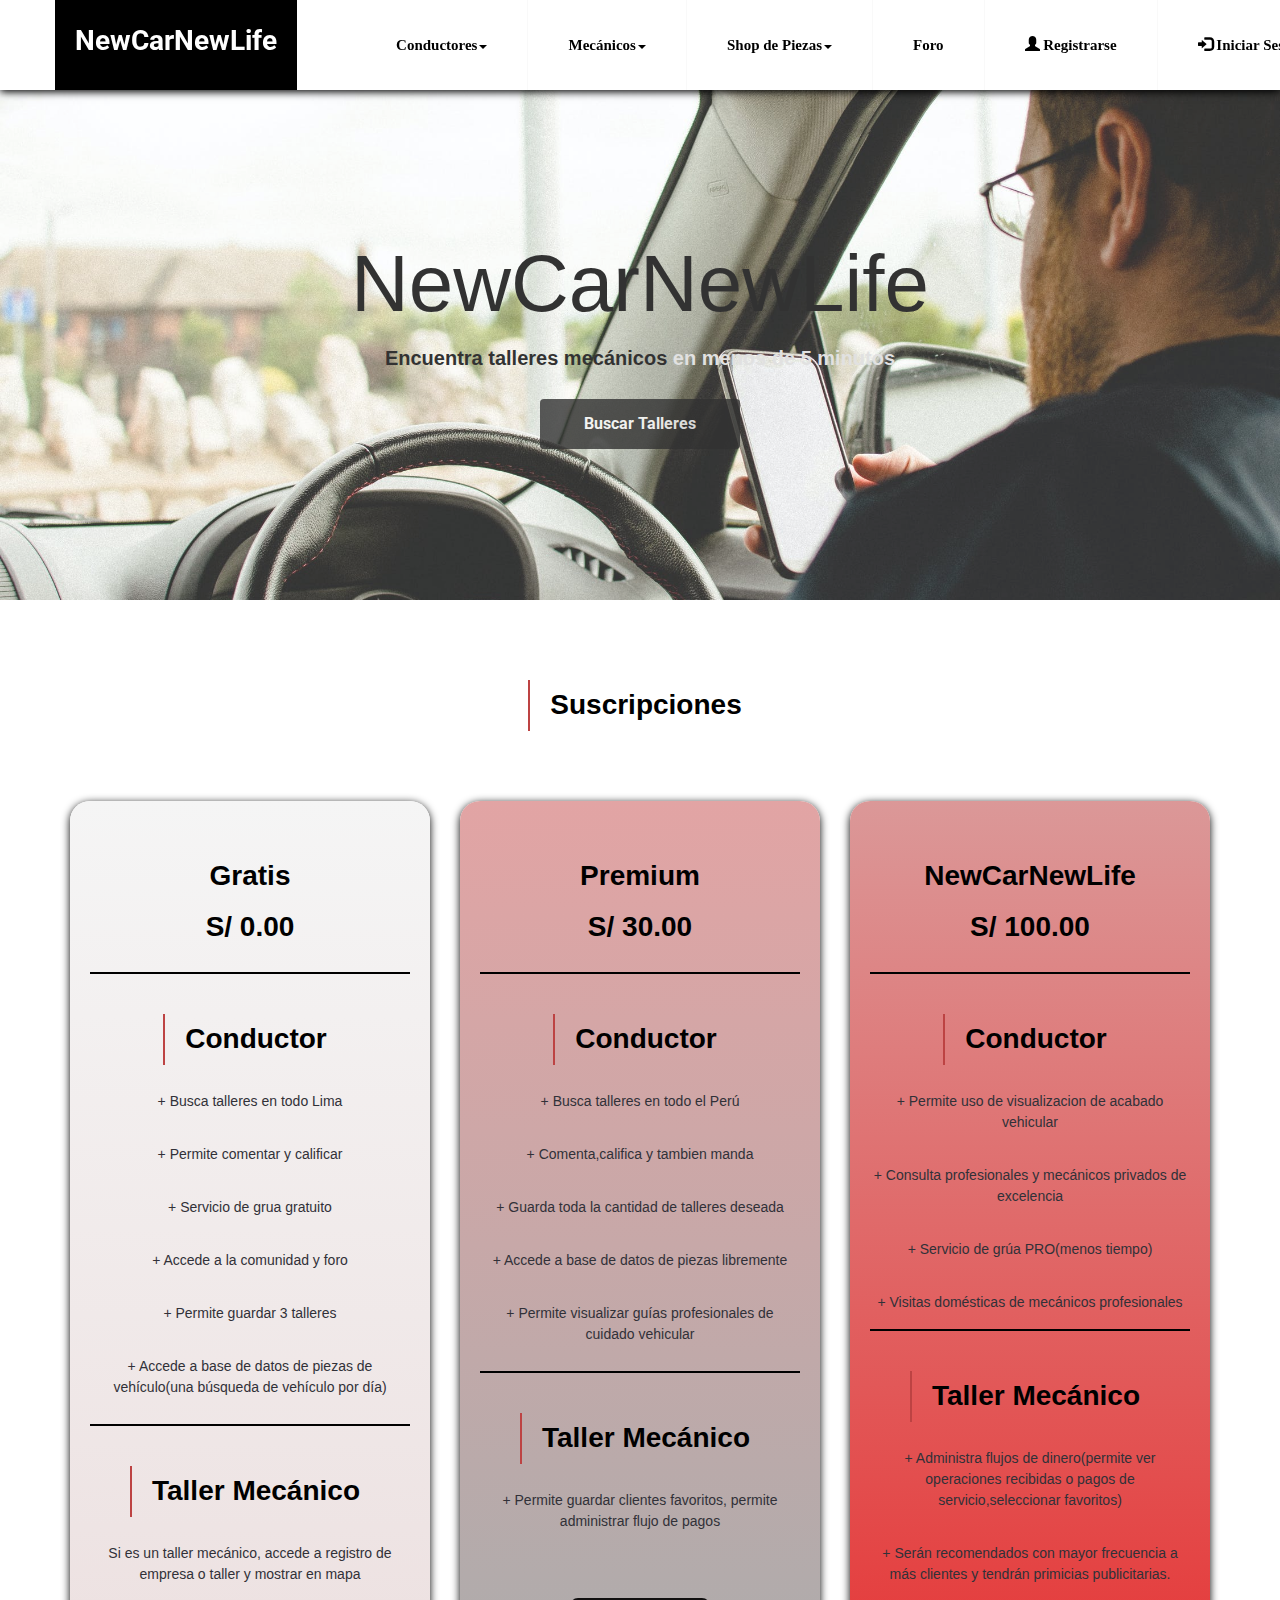
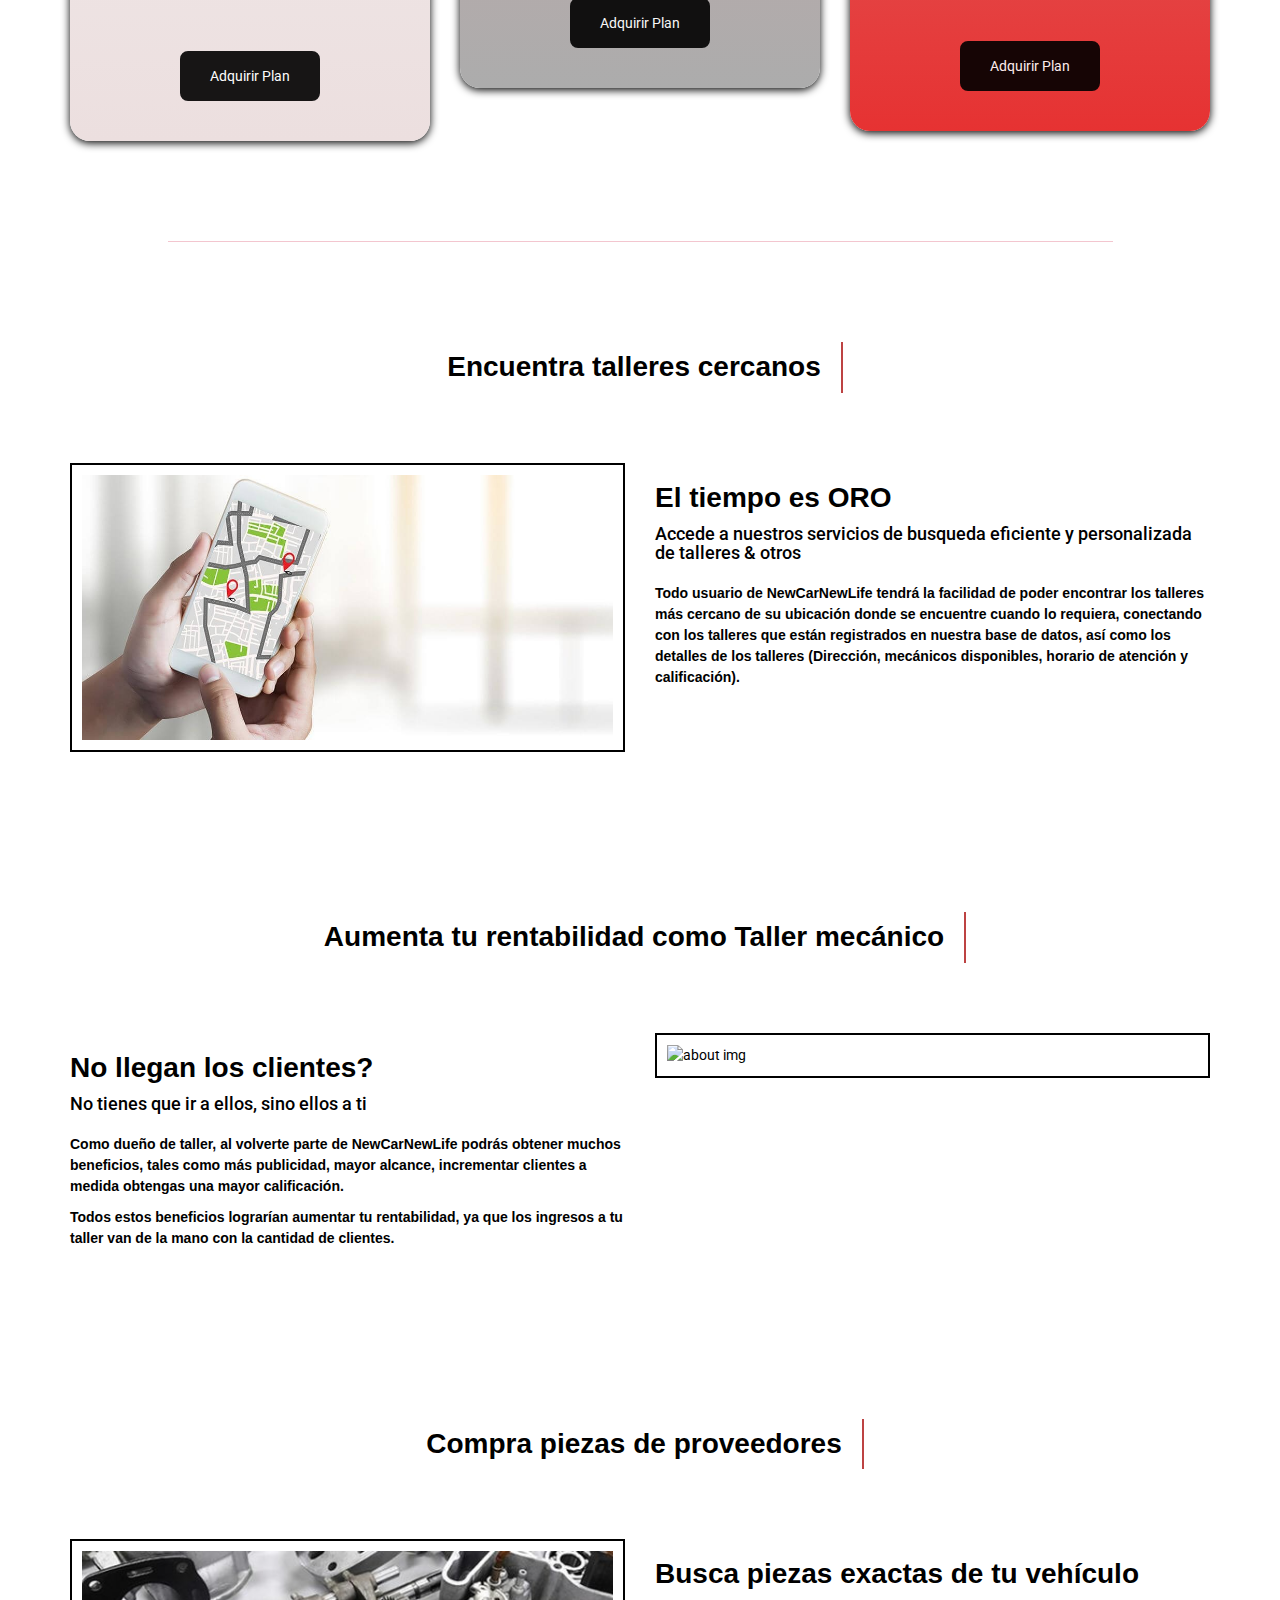
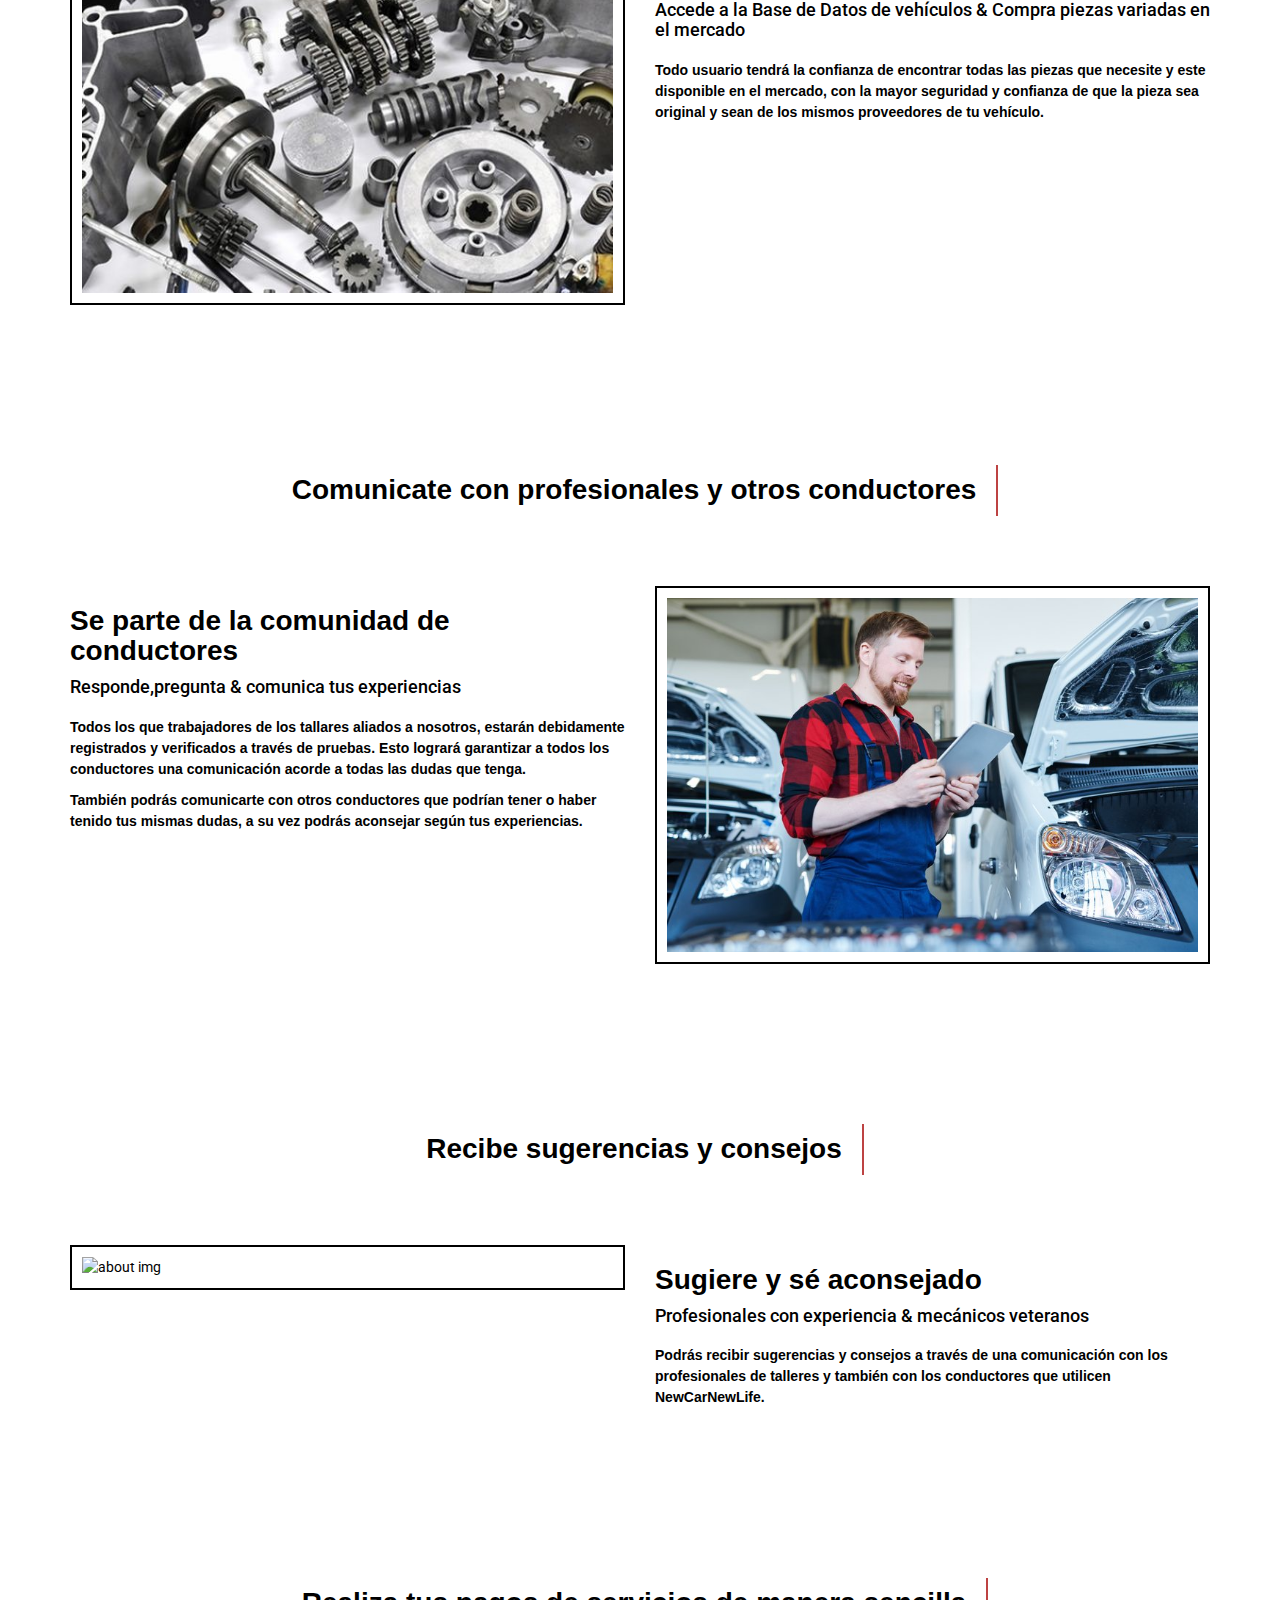
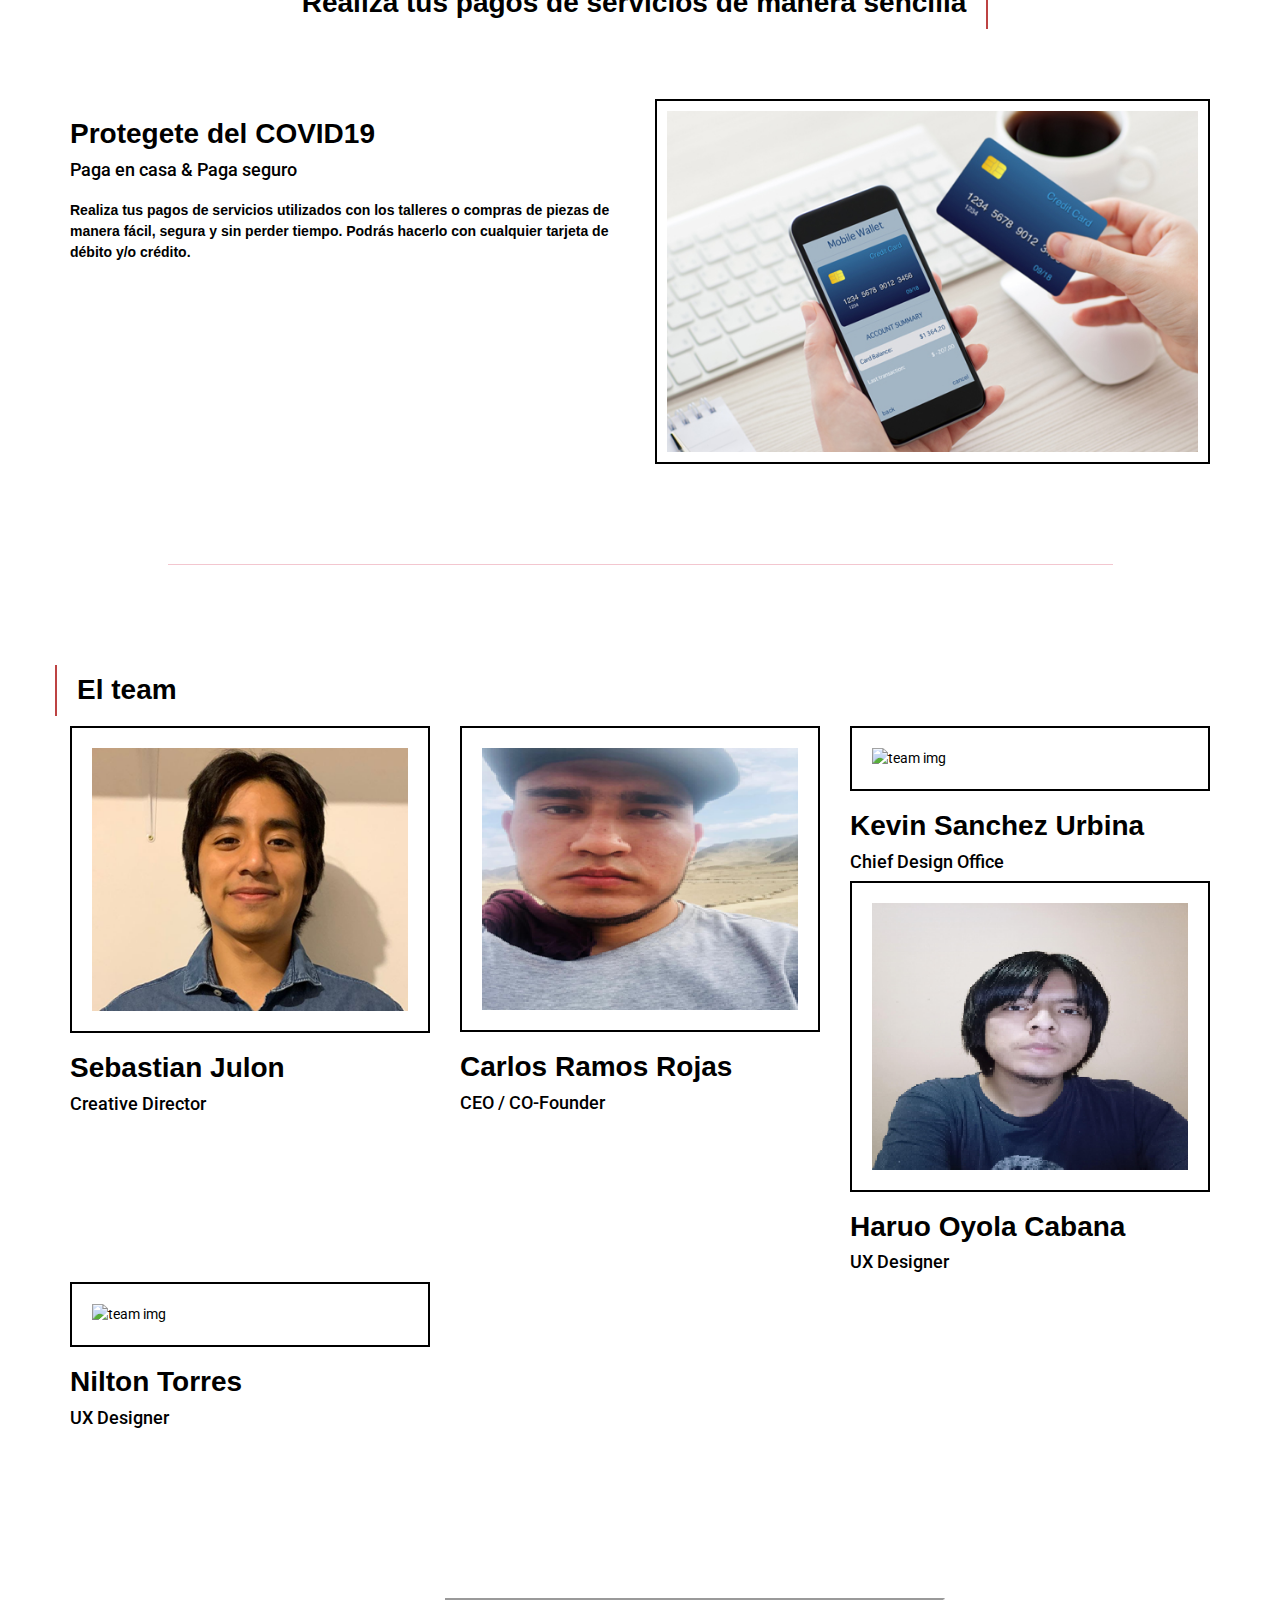
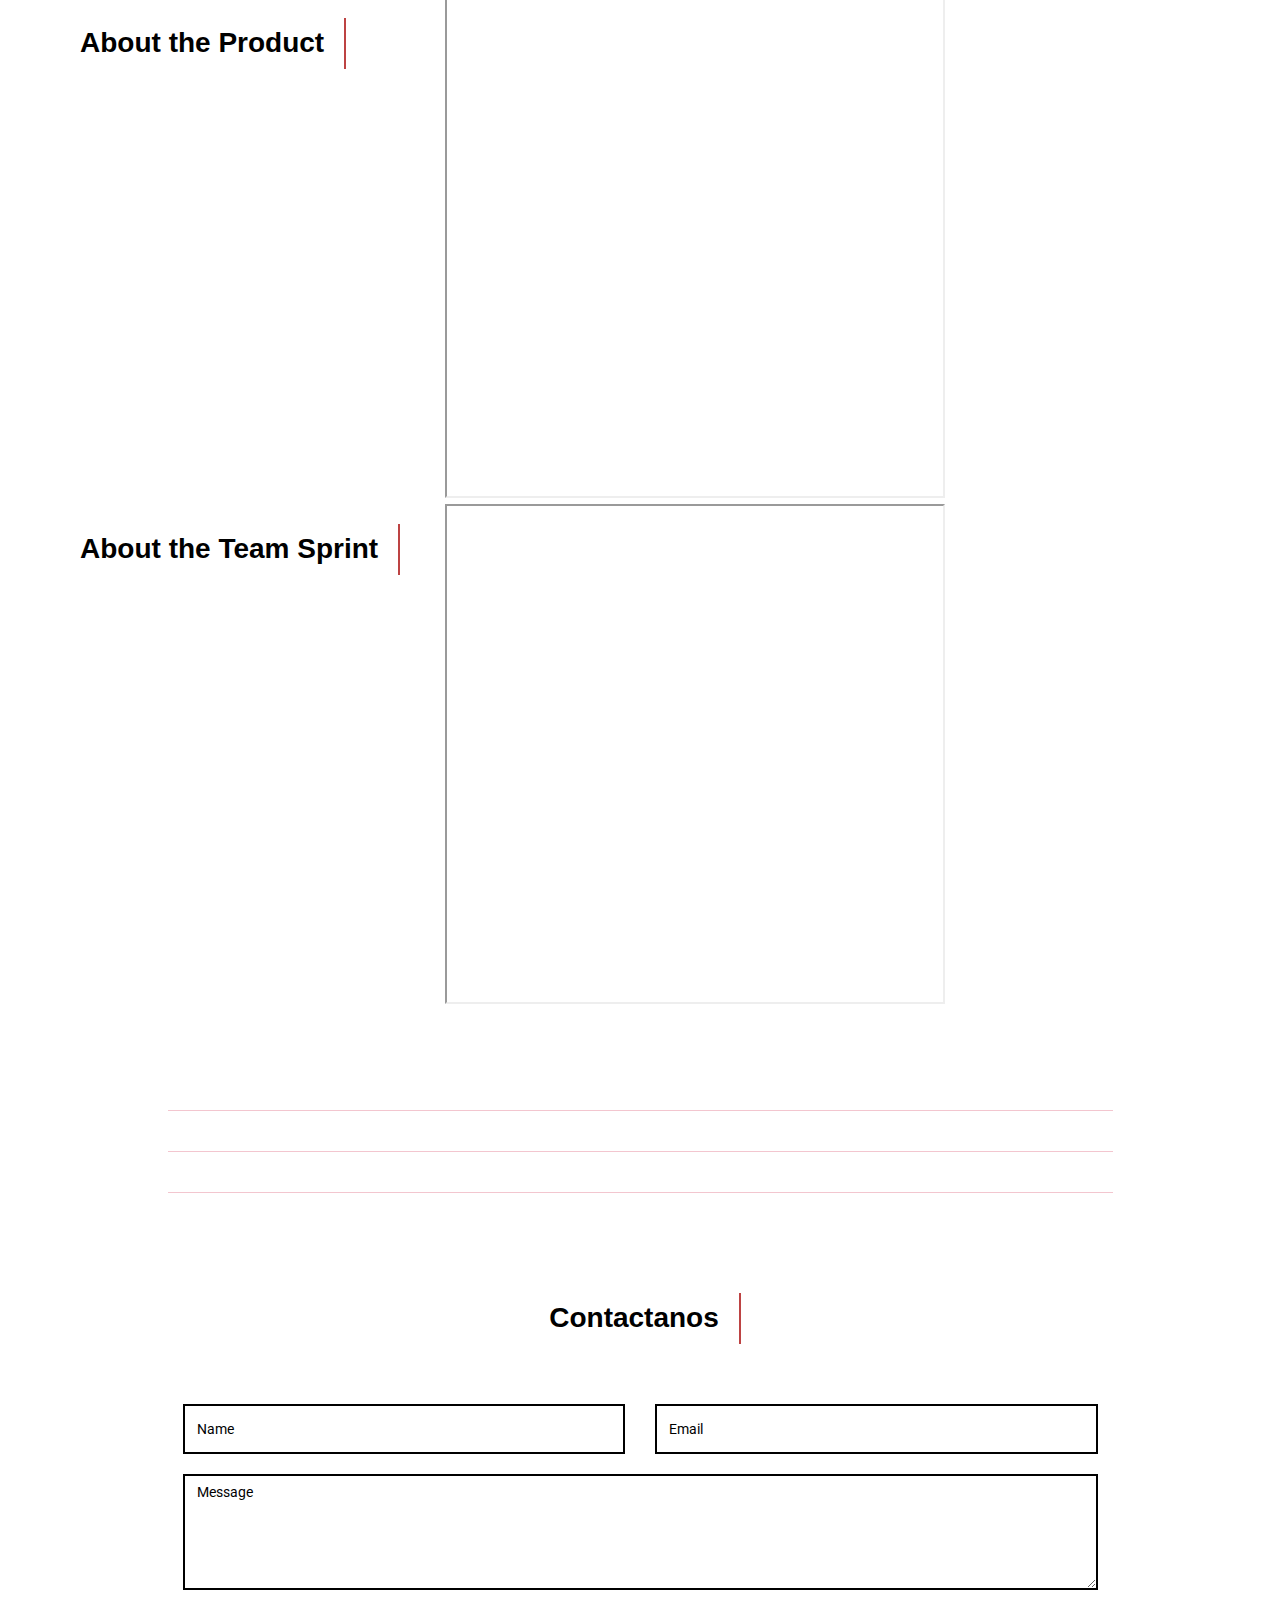
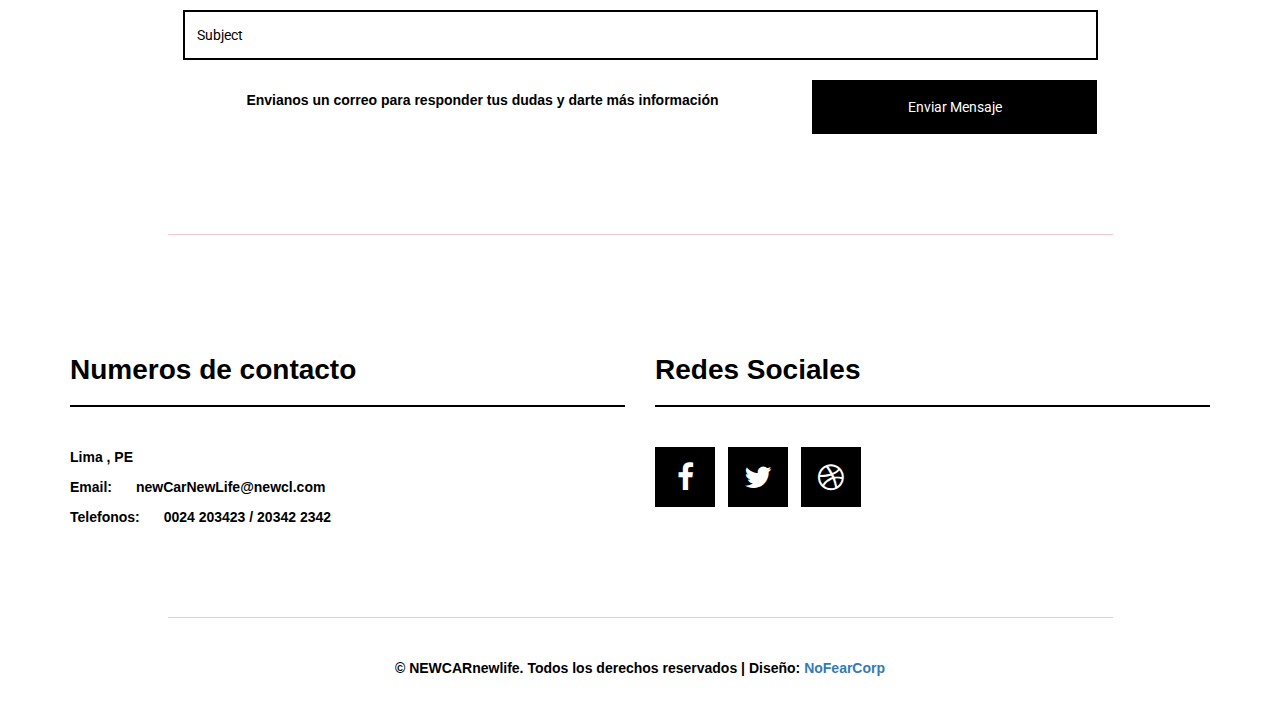
==== commit 979048a2: "last update" ====
--- a/index.html
+++ b/index.html
@@ -296,6 +296,22 @@
     </div>
   </div>
 </div>
+<div id="about">
+  <div class="container">
+    <div class="row">
+      <div class="col-md-4 col-sm-4">
+        <h2>About the Product</h2>
+      </div>
+      <iframe width="500" height="500" src="https://www.youtube.com/embed/QpmsMNaEguc">
+      </iframe>
+      <div class="col-md-4 col-sm-4">
+        <h2>About the Team Sprint</h2>      
+      </div>
+      <iframe width="500" height="500" src="https://www.youtube.com/embed/9OUrX4_cooU">
+      </iframe>
+    </div>
+  </div>
+</div>
 <!-- divider section -->
 <div class="container">
   <div class="row">
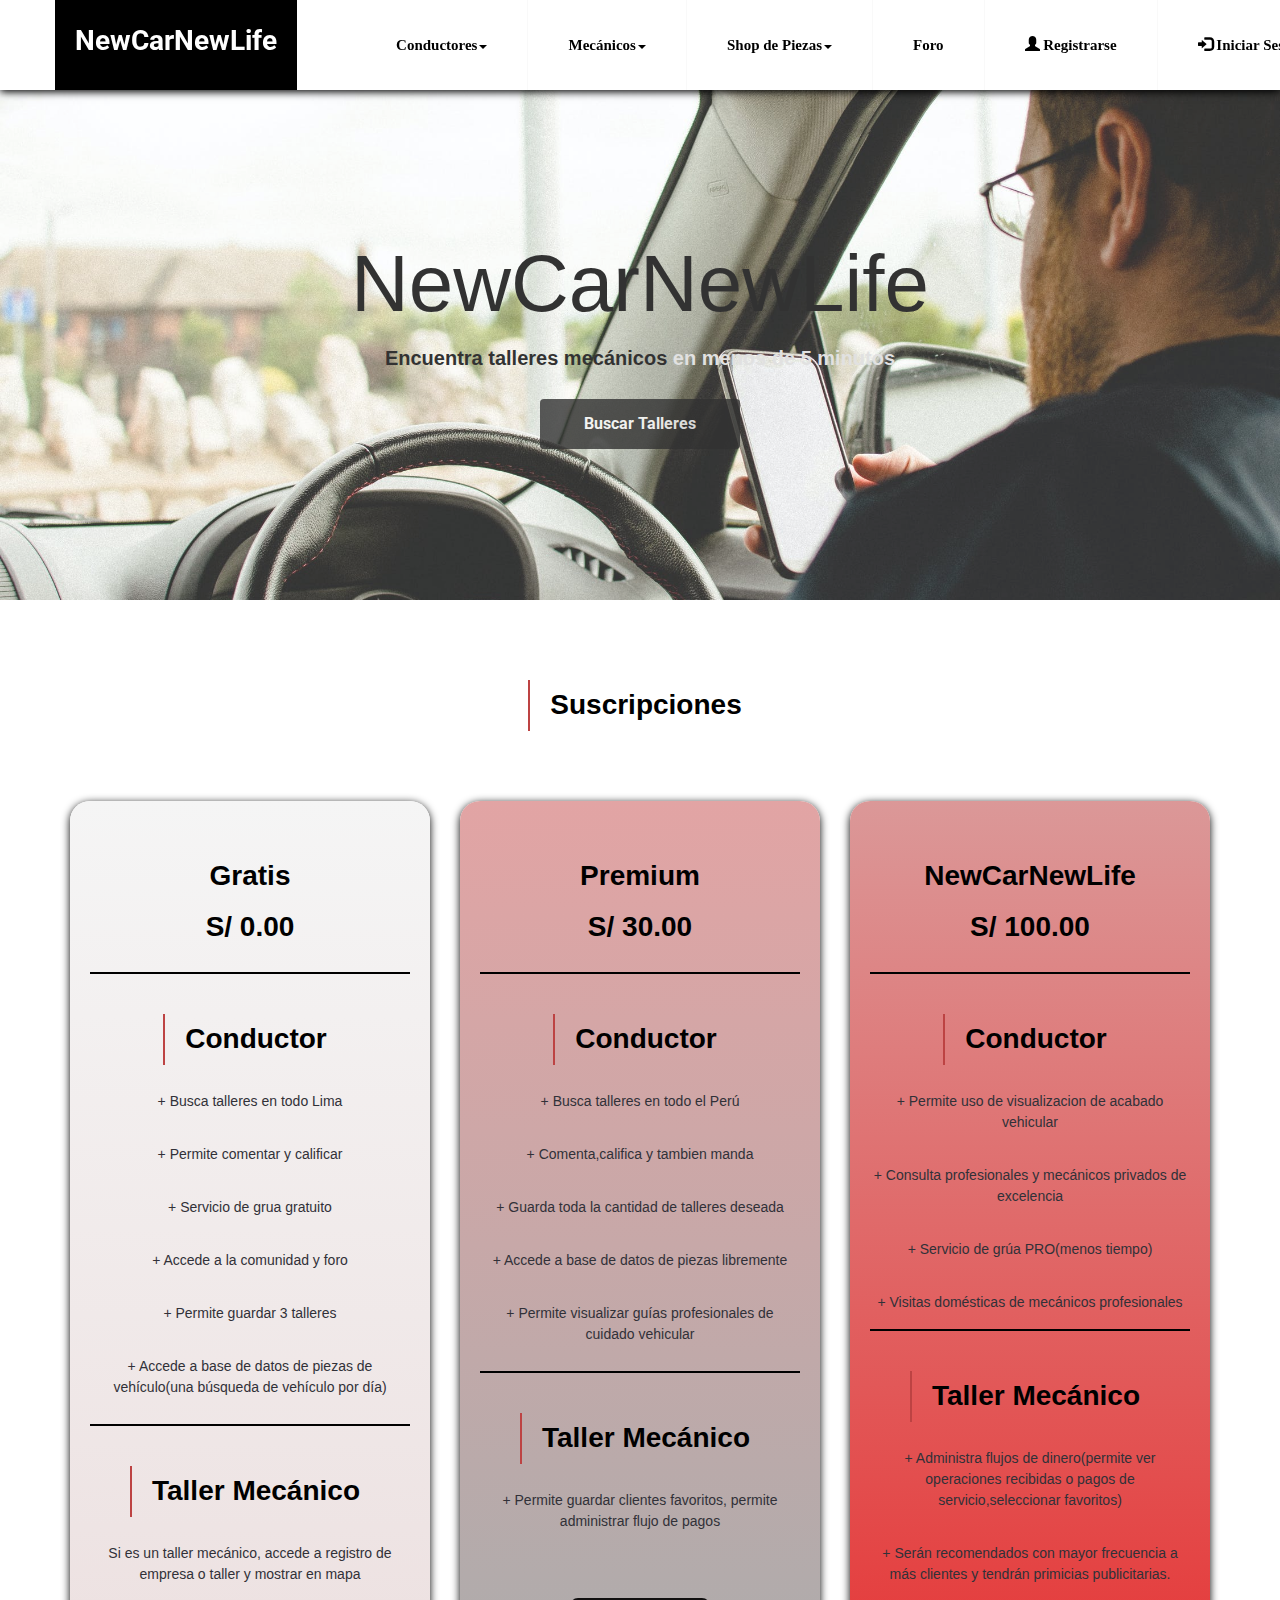
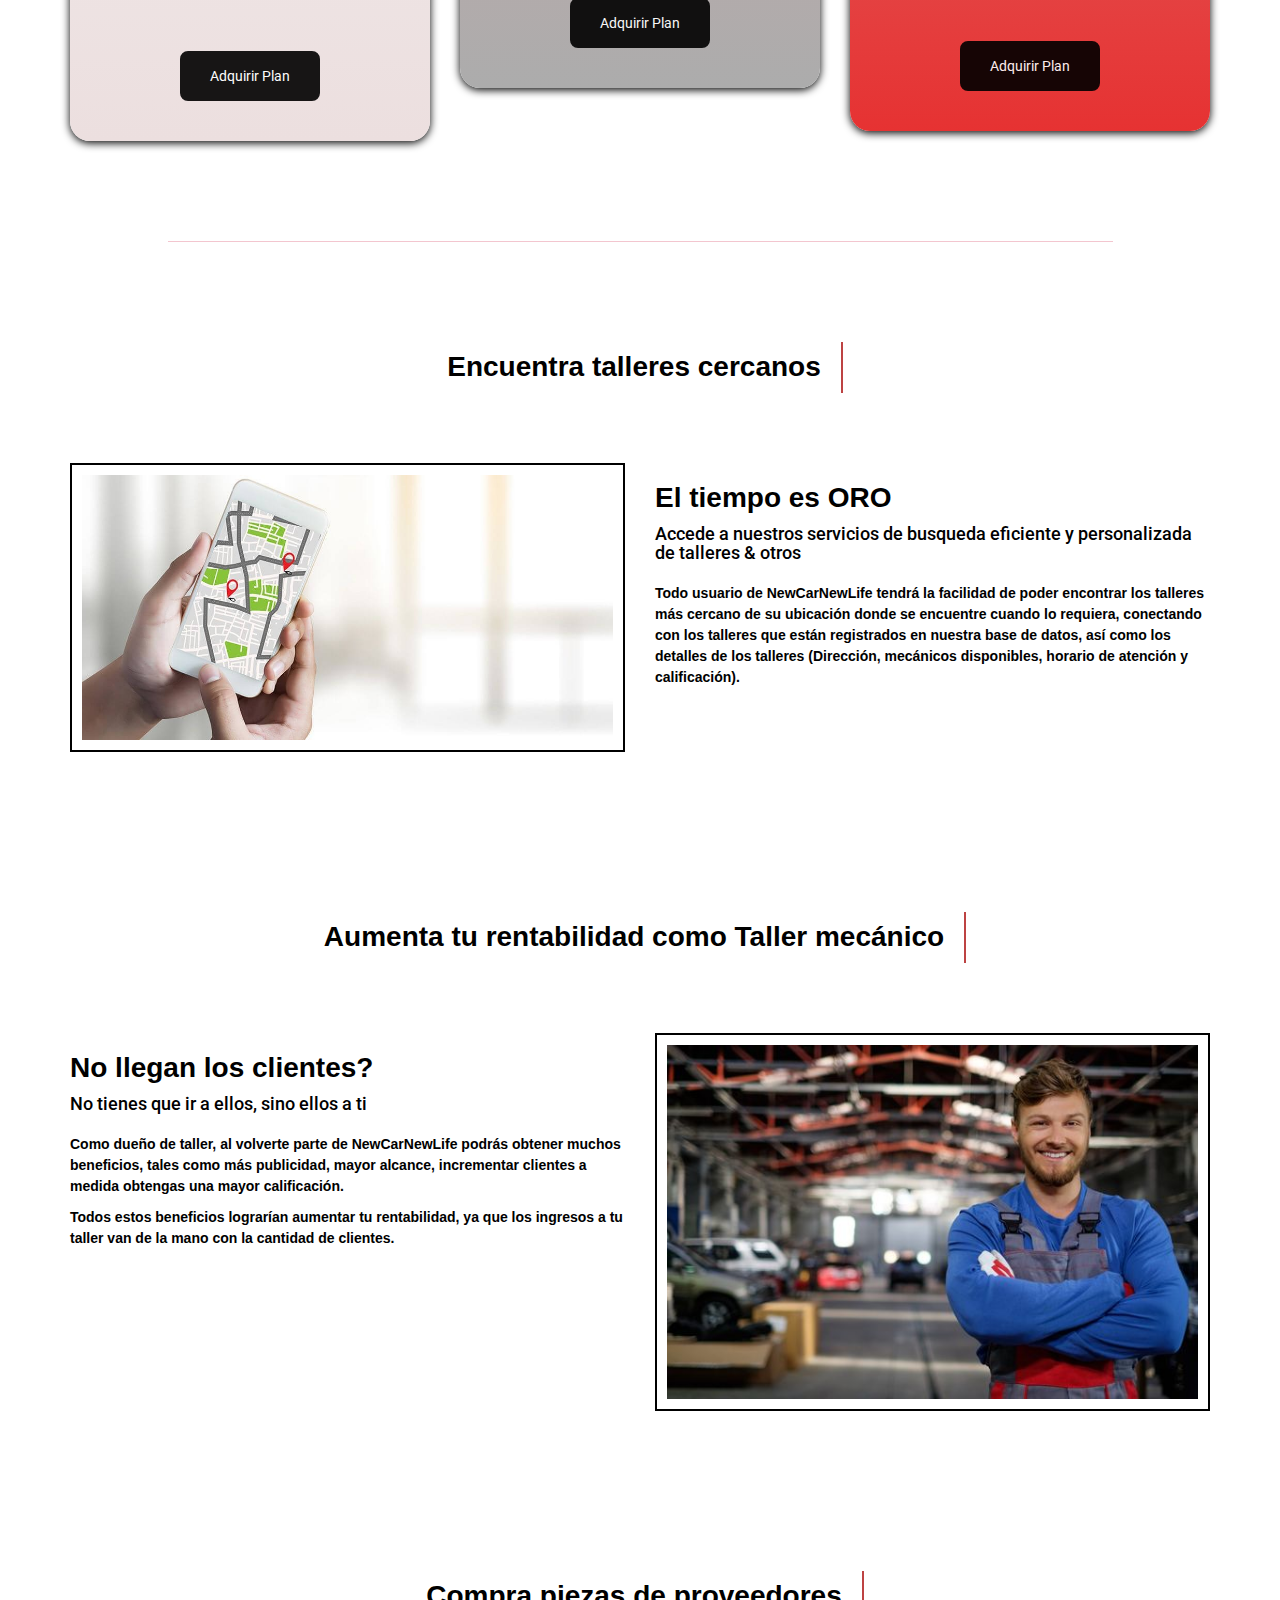
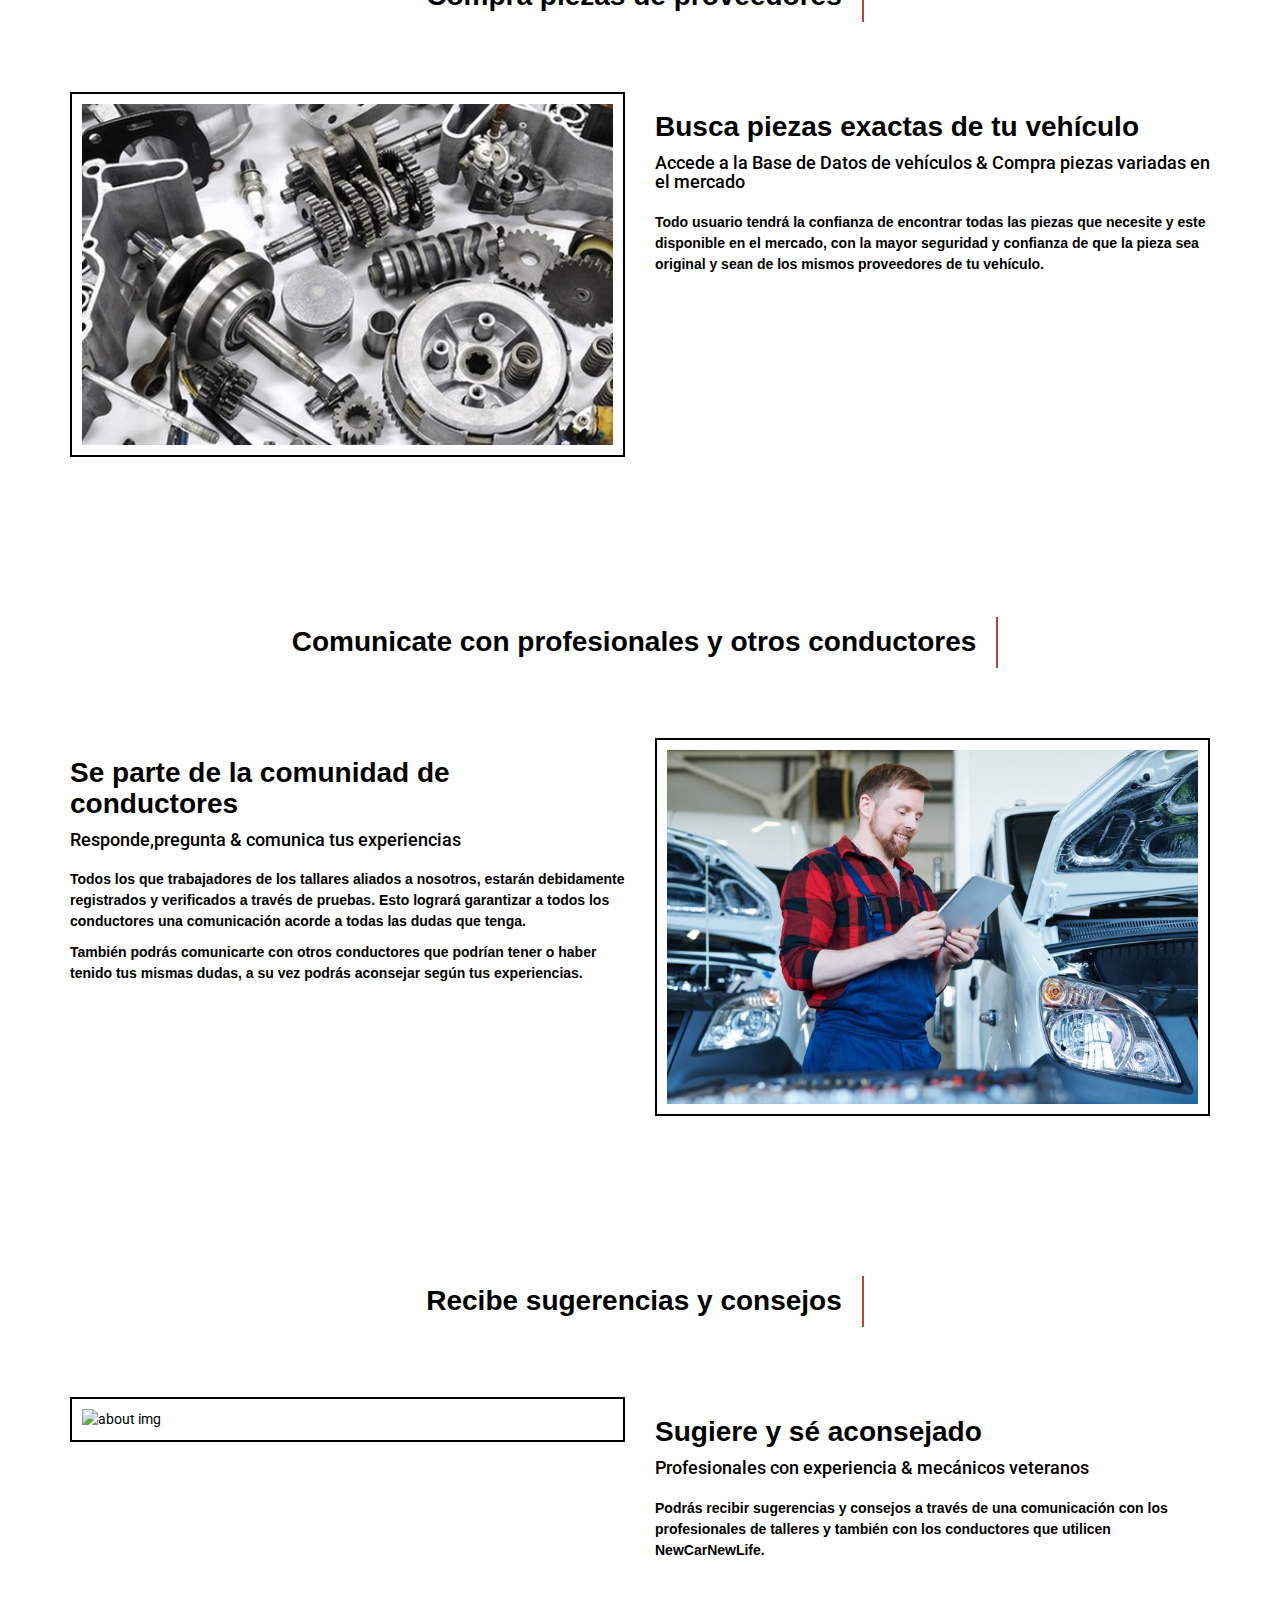
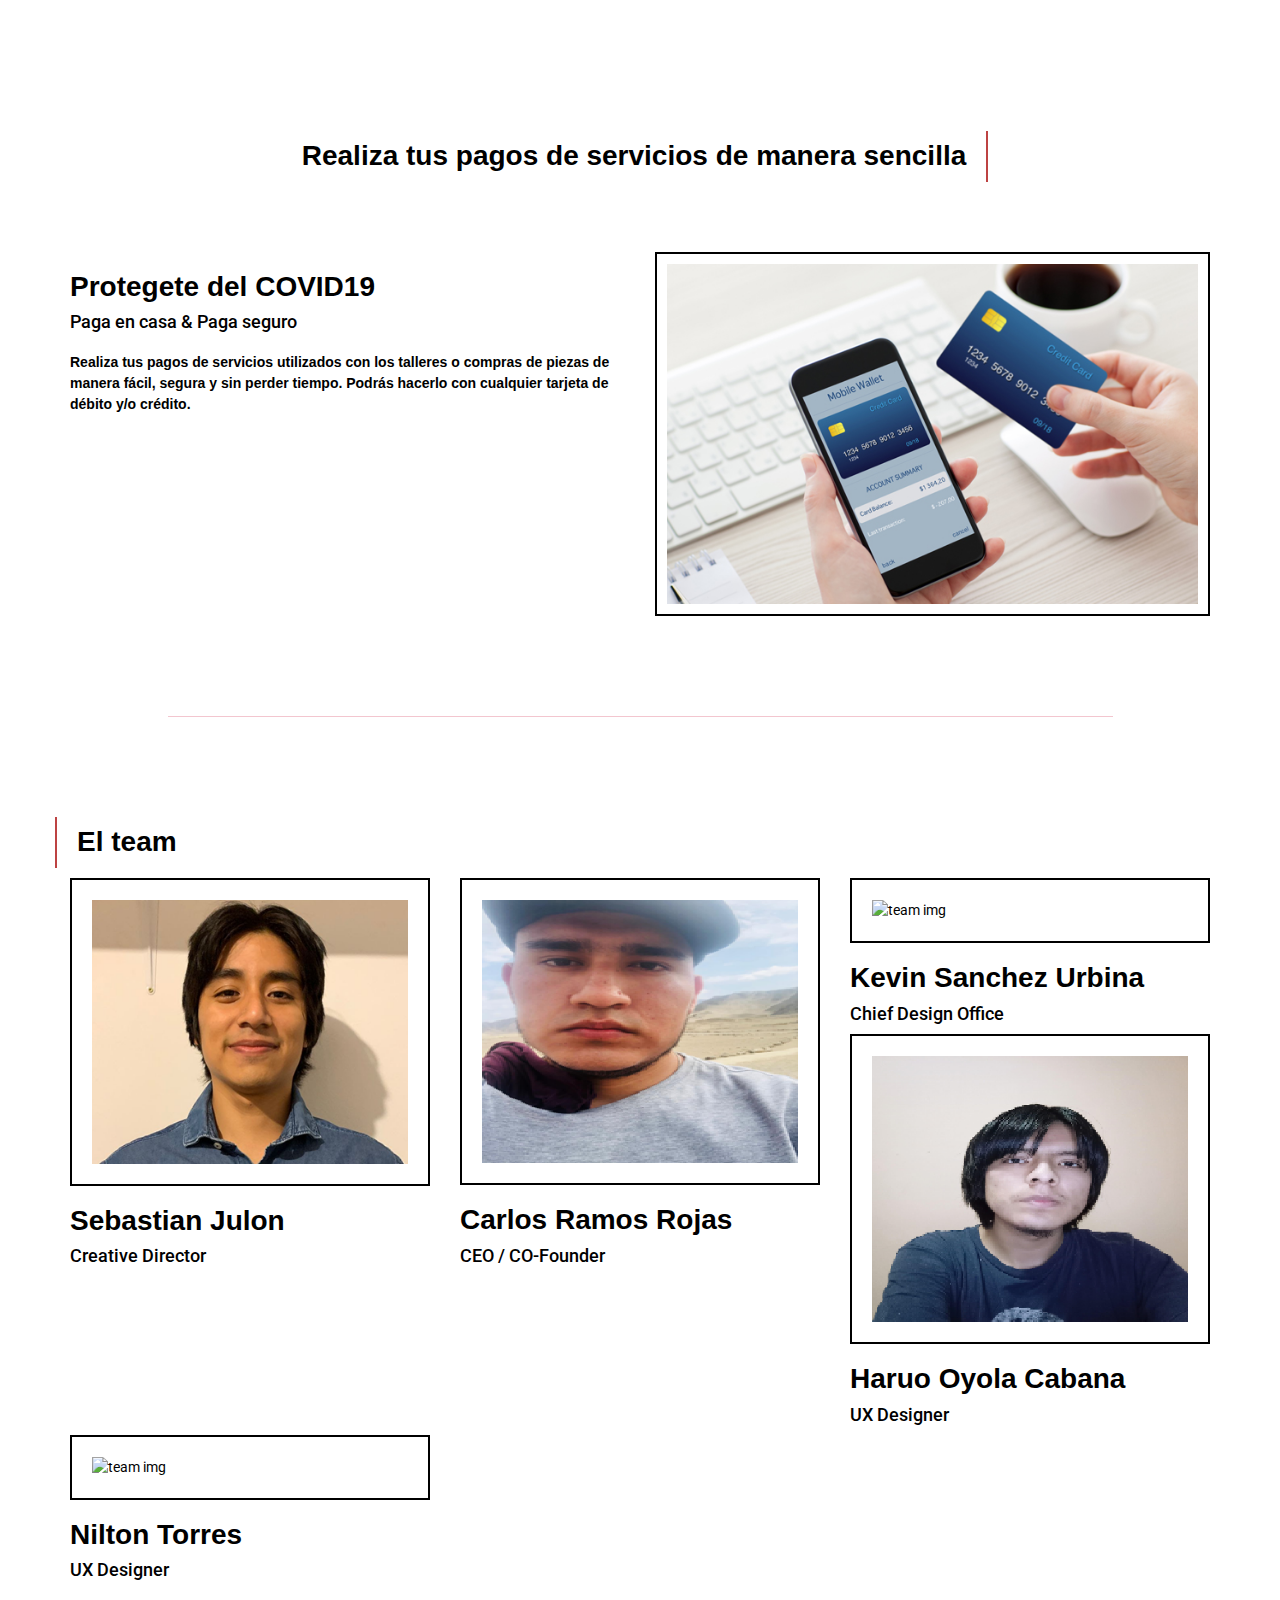
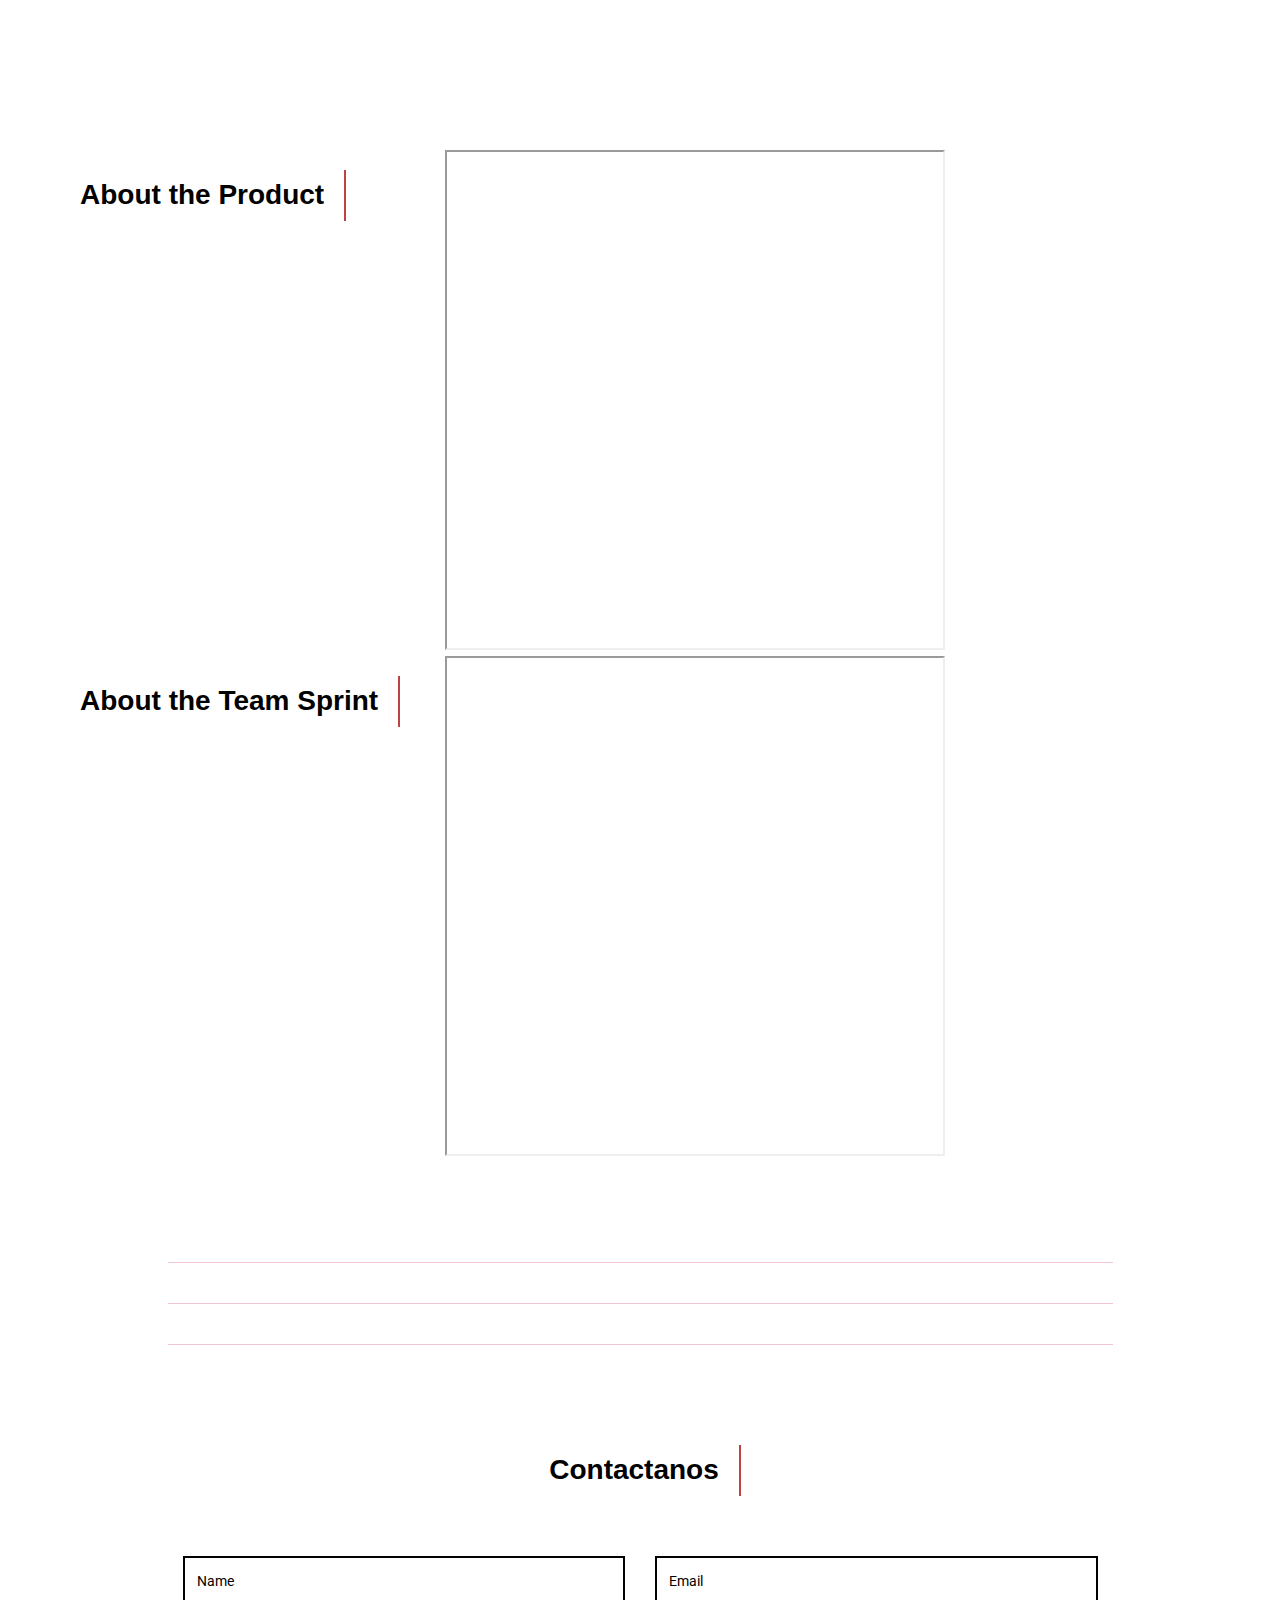
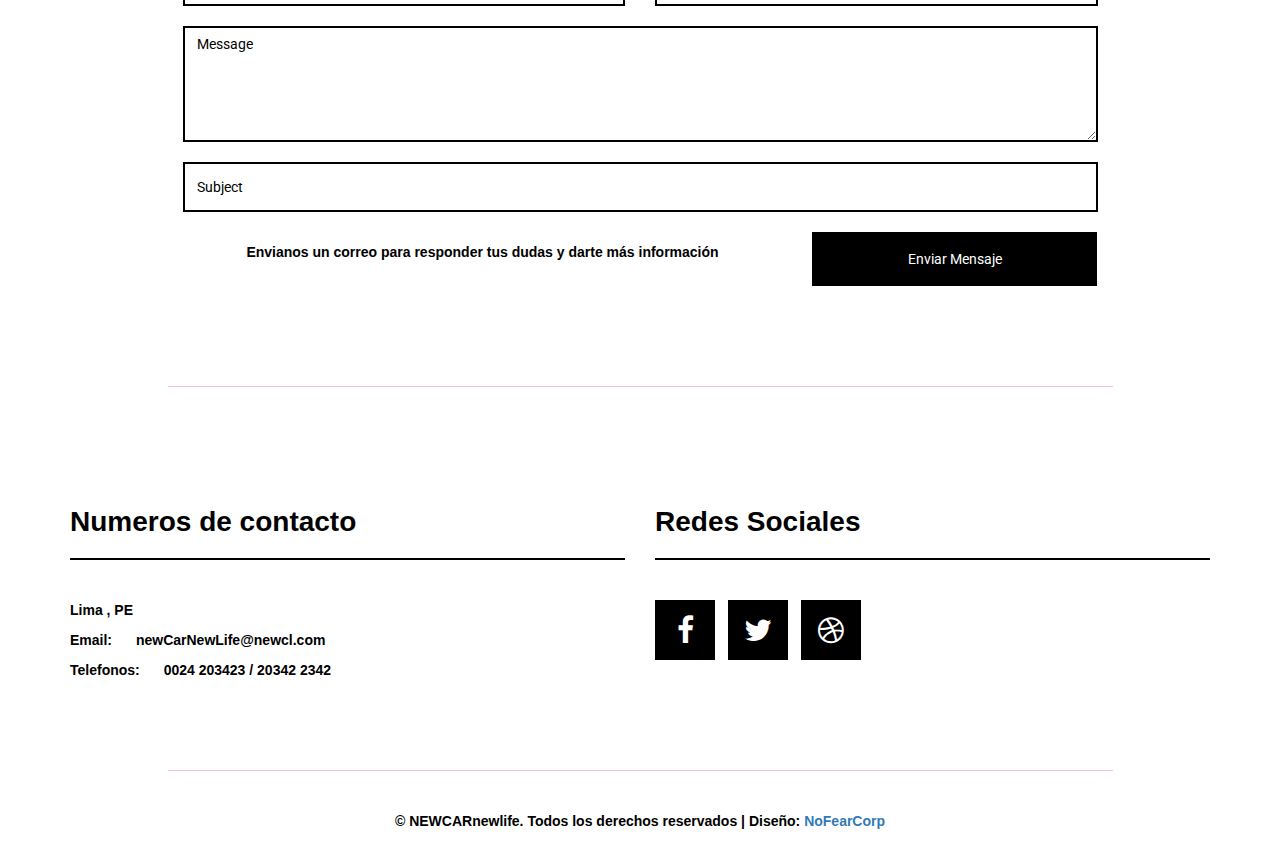
==== commit 42155e7f: "qd" ====
--- a/index.html
+++ b/index.html
@@ -191,7 +191,7 @@
         <p>Como dueño de taller, al volverte parte de NewCarNewLife podrás obtener muchos beneficios, tales como más publicidad, mayor alcance, incrementar clientes a medida obtengas una mayor calificación.</p>
         <p>Todos estos beneficios lograrían aumentar tu rentabilidad, ya que los ingresos a tu taller van de la mano con la cantidad de clientes.</p>
       </div>
-      <div class="col-md-6 col-sm-6"><img src="images/webonsonriendo.jpg" class="img-responsive" alt="about img"></div>  
+      <div class="col-md-6 col-sm-6"><img src="images/PersonaSonriente.jpg" class="img-responsive" alt="about img"></div>  
     </div>
   </div>
 </div>
